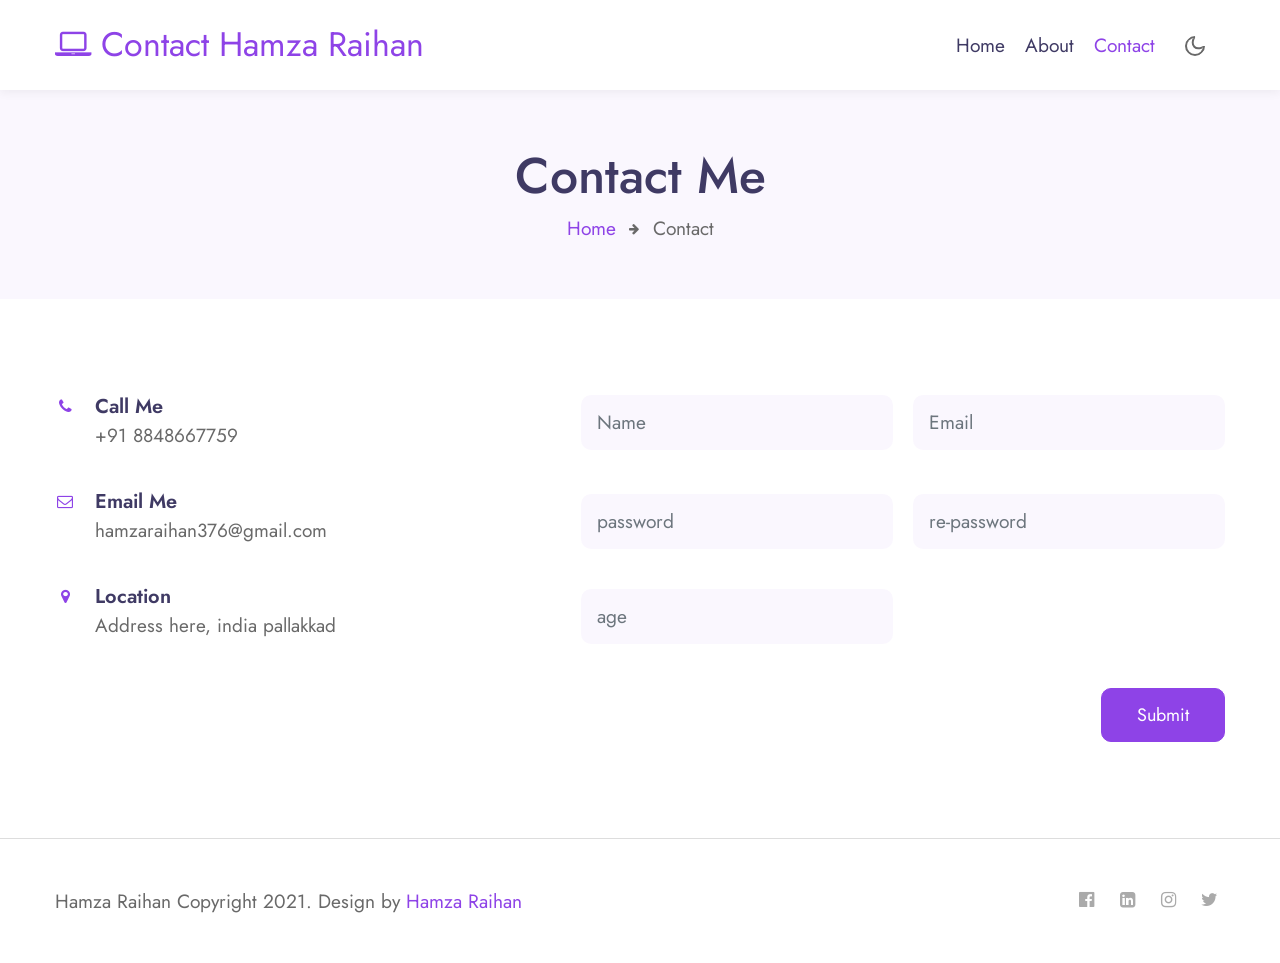
==== contact.html @ 81e3d7ea "1.1" ====
<!doctype html>
<html lang="en">

<head>
  <!-- Required meta tags -->
  <meta charset="utf-8">
  <meta name="viewport" content="width=device-width, initial-scale=1, shrink-to-fit=no">
  <link rel="icon" type="img/gif" href="assets/images/my photo circle.png">
  <title>contact Hamza Raihan </title>
  <!-- google fonts -->  
  <link href="//fonts.googleapis.com/css2?family=Jost:wght@300;400;600&display=swap" rel="stylesheet">

  <!-- Template CSS -->
  <link rel="stylesheet" href="assets/css/style-starter.css">
</head>

<body>
<!-- header -->
<header id="site-header" class="fixed-top">
  <div class="container">
      <nav class="navbar navbar-expand-lg stroke">
          <a class="navbar-brand" href="index.html">
              <span class="fa fa-laptop"></span> contact Hamza raihan
          </a>
          <!-- if logo is image enable this   
      <a class="navbar-brand" href="#index.html">
          <img src="image-path" alt="Your logo" title="Your logo" style="height:35px;" />
      </a> -->
          <button class="navbar-toggler  collapsed bg-gradient" type="button" data-toggle="collapse"
              data-target="#navbarTogglerDemo02" aria-controls="navbarTogglerDemo02" aria-expanded="false"
              aria-label="Toggle navigation">
              <span class="navbar-toggler-icon fa icon-expand fa-bars"></span>
              <span class="navbar-toggler-icon fa icon-close fa-times"></span>
              </span>
          </button>

          <div class="collapse navbar-collapse" id="navbarTogglerDemo02">
              <ul class="navbar-nav ml-auto">
                  <li class="nav-item @@home__active">
                      <a class="nav-link" href="index.html">Home <span class="sr-only">(current)</span></a>
                  </li>
                  <li class="nav-item @@about__active">
                      <a class="nav-link" href="about.html">About</a>
                  </li>
                  <li class="nav-item active">
                      <a class="nav-link" href="contact.html">Contact</a>
                  </li>
              </ul>
          </div>
          <!-- toggle switch for light and dark theme -->
          <div class="mobile-position">
              <nav class="navigation">
                  <div class="theme-switch-wrapper">
                      <label class="theme-switch" for="checkbox">
                          <input type="checkbox" id="checkbox">
                          <div class="mode-container">
                              <i class="gg-sun"></i>
                              <i class="gg-moon"></i>
                          </div>
                      </label>
                  </div>
              </nav>
          </div>
          <!-- //toggle switch for light and dark theme -->
      </nav>
  </div>
</header>
<!-- //header -->

<!-- contact breadcrumb -->
<section class="w3l-about-breadcrumb text-center">
    <div class="breadcrumb-bg breadcrumb-bg-about py-sm-5 py-4">
        <div class="container py-2">
            <h2 class="title">Contact Me</h2>
            <ul class="breadcrumbs-custom-path mt-2">
                <li><a href="#url">Home</a></li>
                <li class="active"><span class="fa fa-arrow-right mx-2" aria-hidden="true"></span> Contact </li>
            </ul>
        </div>
    </div>
</section>
<!-- contact breadcrumb -->

<!-- contact block -->
<!-- contact1 -->
<section class="w3l-contact-1 py-5">
    <div class="contacts-9 py-lg-5 py-md-4">
        <div class="container">
            <div class="d-grid contact-view">
                <div class="cont-details">
                    <div class="cont-top">
                        <div class="cont-left text-center">
                            <span class="fa fa-phone text-primary"></span>
                        </div>
                        <div class="cont-right">
                            <h6>Call Me</h6>
                            <p><a href="tel:+91 8848667759">+91 8848667759</a></p>
                        </div>
                    </div>
                    <div class="cont-top margin-up">
                        <div class="cont-left text-center">
                            <span class="fa fa-envelope-o text-primary"></span>
                        </div>
                        <div class="cont-right">
                            <h6>Email Me</h6>
                            <p><a href="mailto:hamzaraihan376@gmail.com" class="mail">hamzaraihan376@gmail.com</a></p>
                        </div>
                    </div>
                    <div class="cont-top margin-up">
                        <div class="cont-left text-center">
                            <span class="fa fa-map-marker text-primary"></span>
                        </div>
                        <div class="cont-right">
                            <h6>Location</h6>
                            <p>Address here, india pallakkad</p>
                        </div>
                    </div>
                </div>
                <div class="map-content-9">
                  <form id="g-form" action="https://script.google.com/macros/s/AKfycbyjQmeFAhiBbNUXtKNi_GBqkkh1Sr7h-dfR8mrauO-y88ozBG27fQnRNo1Q5cRLLyJxDA/exec" method="post">
                      <div class="twice-two">
                          <input type="text" class="form-control" name="Name" id="Name" placeholder="Name"
                              required="">
                          <input type="email" class="form-control" name="Email" id="Email" placeholder="Email"
                              required="">
                      </div>
                      <br>
                      <div class="twice-two">
                          <input type="password" class="form-control" name="password" id="password" value="" placeholder="password"
                              required="">
                          <input type="password" class="form-control" name="cnfrm-password" id="cnfrm-password" value="" placeholder="re-password"
                              required="">
                              <p id="meesege"></p>
                      </div>
                      
                      <div class="twice-two">
                          <input type="number" class="form-control" name="age" id="age" placeholder="age"
                              required="">
                  
                      </div>
                      
                      <div class="text-right">
                        <button  type="submit"  class="btn btn-primary btn-style mt-4">Submit</button>
                    </div>
                      
                      
                     
                  </form>
                 
              </div>
            </div>
        </div>
    </div>
</section>
<!-- Footer -->
<section class="w3l-footer py-sm-5 py-4">
  <div class="container">
    <div class="footer-content">
      <div class="row">
        <div class="col-lg-8 footer-left">
          <p class="m-0">Hamza Raihan Copyright 2021. Design by <a href="index.html">Hamza Raihan</a></p>
        </div>
        <div class="col-lg-4 footer-right text-lg-right text-center mt-lg-0 mt-3">
          <ul class="social m-0 p-0">
            <li><a href="https://www.facebook.com/profile.php?id=100070653667393"><span class="fa fa-facebook-official"></span></a></li>
            <li><a href="https://www.linkedin.com/in/hamza-raihan-b94337218/"><span class="fa fa-linkedin-square"></span></a></li>
            <li><a href="https://www.instagram.com/hamza_raihan_ch/"><span class="fa fa-instagram"></span></a></li>
            <li><a href="https://twitter.com/HamzaRaihan5?s=08"><span class="fa fa-twitter"></span></a></li>
            
          </ul>
        </div>
      </div>
    </div>
  </div>

  <!-- move top -->
  <button onclick="topFunction()" id="movetop" title="Go to top">
    <span class="fa fa-angle-up"></span>
  </button>
  <script>
    // When the user scrolls down 20px from the top of the document, show the button
    window.onscroll = function () {
      scrollFunction()
    };

    function scrollFunction() {
      if (document.body.scrollTop > 20 || document.documentElement.scrollTop > 20) {
        document.getElementById("movetop").style.display = "block";
      } else {
        document.getElementById("movetop").style.display = "none";
      }
    }

    // When the user clicks on the button, scroll to the top of the document
    function topFunction() {
      document.body.scrollTop = 0;
      document.documentElement.scrollTop = 0;
    }
  </script>
  <!-- /move top -->
</section>
<!-- //Footer -->

<!-- all js scripts and files here -->

<script src="assets/js/theme-change.js"></script><!-- theme switch js (light and dark)-->

<script src="assets/js/jquery-3.3.1.min.js"></script><!-- default jQuery -->

<!-- /typig-text-->
<script>
  const typedTextSpan = document.querySelector(".typed-text");
  const cursorSpan = document.querySelector(".cursor");

  const textArray = ["UI/UX Designer", "Freelancer", "Web developer"];
  const typingDelay = 200;
  const erasingDelay = 10;
  const newTextDelay = 100; // Delay between current and next text
  let textArrayIndex = 0;
  let charIndex = 0;

  function type() {
    if (charIndex < textArray[textArrayIndex].length) {
      if (!cursorSpan.classList.contains("typing")) cursorSpan.classList.add("typing");
      typedTextSpan.textContent += textArray[textArrayIndex].charAt(charIndex);
      charIndex++;
      setTimeout(type, typingDelay);
    } else {
      cursorSpan.classList.remove("typing");
      setTimeout(erase, newTextDelay);
    }
  }

  function erase() {
    if (charIndex > 0) {
      // add class 'typing' if there's none
      if (!cursorSpan.classList.contains("typing")) {
        cursorSpan.classList.add("typing");
      }
      typedTextSpan.textContent = textArray[textArrayIndex].substring(0, 0);
      charIndex--;
      setTimeout(erase, erasingDelay);
    } else {
      cursorSpan.classList.remove("typing");
      textArrayIndex++;
      if (textArrayIndex >= textArray.length) textArrayIndex = 0;
      setTimeout(type, typingDelay);
    }
  }

  document.addEventListener("DOMContentLoaded", function () { // On DOM Load initiate the effect
    if (textArray.length) setTimeout(type, newTextDelay + 250);
  });
</script>
<!-- //typig-text-->

<!-- services owlcarousel -->
<script src="assets/js/owl.carousel.js"></script>

<!-- script for services -->
<script>
  $(document).ready(function () {
    $('.owl-two').owlCarousel({
      loop: true,
      margin: 30,
      nav: false,
      responsiveClass: true,
      autoplay: false,
      autoplayTimeout: 5000,
      autoplaySpeed: 1000,
      autoplayHoverPause: false,
      responsive: {
        0: {
          items: 1,
          nav: false
        },
        480: {
          items: 1,
          nav: false
        },
        700: {
          items: 1,
          nav: false
        },
        1090: {
          items: 3,
          nav: false
        }
      }
    })
  })
</script>
<!-- //script for services -->

<!-- script for tesimonials carousel slider -->
<script>
  $(document).ready(function () {
    $("#owl-demo1").owlCarousel({
      loop: true,
      margin: 20,
      nav: false,
      responsiveClass: true,
      responsive: {
        0: {
          items: 1,
          nav: false
        },
        736: {
          items: 1,
          nav: false
        },
        1000: {
          items: 2,
          nav: false,
          loop: false
        }
      }
    })
  })
</script>
<!-- //script for tesimonials carousel slider -->

<!-- video popup -->
<script src="assets/js/jquery.magnific-popup.min.js"></script>
<script>
  $(document).ready(function () {
    $('.popup-with-zoom-anim').magnificPopup({
      type: 'inline',

      fixedContentPos: false,
      fixedBgPos: true,

      overflowY: 'auto',

      closeBtnInside: true,
      preloader: false,

      midClick: true,
      removalDelay: 300,
      mainClass: 'my-mfp-zoom-in'
    });

    $('.popup-with-move-anim').magnificPopup({
      type: 'inline',

      fixedContentPos: false,
      fixedBgPos: true,

      overflowY: 'auto',

      closeBtnInside: true,
      preloader: false,

      midClick: true,
      removalDelay: 300,
      mainClass: 'my-mfp-slide-bottom'
    });
  });
</script>
<!-- //video popup -->

<!-- stats number counter-->
<script src="assets/js/jquery.waypoints.min.js"></script>
<script src="assets/js/jquery.countup.js"></script>
<script>
  $('.counter').countUp();
</script>
<!-- //stats number counter -->

<!-- disable body scroll which navbar is in active -->
<script>
  $(function () {
    $('.navbar-toggler').click(function () {
      $('body').toggleClass('noscroll');
    })
  });
</script>
<!-- disable body scroll which navbar is in active -->

<!--/MENU-JS-->
<script>
  $(window).on("scroll", function () {
    var scroll = $(window).scrollTop();

    if (scroll >= 80) {
      $("#site-header").addClass("nav-fixed");
    } else {
      $("#site-header").removeClass("nav-fixed");
    }
  });

  //Main navigation Active Class Add Remove
  $(".navbar-toggler").on("click", function () {
    $("header").toggleClass("active");
  });
  $(document).on("ready", function () {
    if ($(window).width() > 991) {
      $("header").removeClass("active");
    }
    $(window).on("resize", function () {
      if ($(window).width() > 991) {
        $("header").removeClass("active");
      }
    });
  });
</script>
<!--//MENU-JS-->

<!-- bootstrap js -->
<script src="assets/js/bootstrap.min.js"></script>

</body>

</html>
---- assets/css/style-starter.css ----
@charset "UTF-8";
/*--
Author: W3layouts
Author URL: http://w3layouts.com
--*/
/*!
 * Bootstrap v4.4.1 (https://getbootstrap.com/)
 * Copyright 2011-2019 The Bootstrap Authors
 * Copyright 2011-2019 Twitter, Inc.
 * Licensed under MIT (https://github.com/twbs/bootstrap/blob/master/LICENSE)
 */
:root {
  --blue: #007bff;
  --indigo: #6610f2;
  --purple: #6f42c1;
  --pink: #e83e8c;
  --red: #dc3545;
  --orange: #fd7e14;
  --yellow: #ffc107;
  --green: #28a745;
  --teal: #20c997;
  --cyan: #17a2b8;
  --white: #fff;
  --gray: #6c757d;
  --gray-dark: #343a40;
  --primary: #8e43e7;
  --secondary: #273c66;
  --success: #28a745;
  --info: #17a2b8;
  --warning: #ffc107;
  --danger: #dc3545;
  --light: #f8f9fa;
  --dark: #343a40;
  --breakpoint-xs: 0;
  --breakpoint-sm: 576px;
  --breakpoint-md: 768px;
  --breakpoint-lg: 992px;
  --breakpoint-xl: 1200px;
  --font-family-sans-serif: -apple-system, BlinkMacSystemFont, "Segoe UI", Roboto, "Helvetica Neue", Arial, "Noto Sans", sans-serif, "Apple Color Emoji", "Segoe UI Emoji", "Segoe UI Symbol", "Noto Color Emoji";
  --font-family-monospace: SFMono-Regular, Menlo, Monaco, Consolas, "Liberation Mono", "Courier New", monospace; }

*,
*::before,
*::after {
  box-sizing: border-box; }

html {
  font-family: sans-serif;
  line-height: 1.15;
  -webkit-text-size-adjust: 100%;
  -webkit-tap-highlight-color: rgba(0, 0, 0, 0); }

article, aside, figcaption, figure, footer, header, hgroup, main, nav, section {
  display: block; }

body {
  margin: 0;
  font-family: -apple-system, BlinkMacSystemFont, "Segoe UI", Roboto, "Helvetica Neue", Arial, "Noto Sans", sans-serif, "Apple Color Emoji", "Segoe UI Emoji", "Segoe UI Symbol", "Noto Color Emoji";
  font-size: 1rem;
  font-weight: 400;
  line-height: 1.5;
  color: #212529;
  text-align: left;
  background-color: #fff; }

[tabindex="-1"]:focus:not(:focus-visible) {
  outline: 0 !important; }

hr {
  box-sizing: content-box;
  height: 0;
  overflow: visible; }

h1, h2, h3, h4, h5, h6 {
  margin-top: 0;
  margin-bottom: 0.5rem; }

p {
  margin-top: 0;
  margin-bottom: 1rem; }

abbr[title],
abbr[data-original-title] {
  text-decoration: underline;
  -webkit-text-decoration: underline dotted;
          text-decoration: underline dotted;
  cursor: help;
  border-bottom: 0;
  -webkit-text-decoration-skip-ink: none;
          text-decoration-skip-ink: none; }

address {
  margin-bottom: 1rem;
  font-style: normal;
  line-height: inherit; }

ol,
ul,
dl {
  margin-top: 0;
  margin-bottom: 1rem; }

ol ol,
ul ul,
ol ul,
ul ol {
  margin-bottom: 0; }

dt {
  font-weight: 700; }

dd {
  margin-bottom: .5rem;
  margin-left: 0; }

blockquote {
  margin: 0 0 1rem; }

b,
strong {
  font-weight: bolder; }

small {
  font-size: 80%; }

sub,
sup {
  position: relative;
  font-size: 75%;
  line-height: 0;
  vertical-align: baseline; }

sub {
  bottom: -.25em; }

sup {
  top: -.5em; }

a {
  color: #8e43e7;
  text-decoration: none;
  background-color: transparent; }
  a:hover {
    color: #6719c4;
    text-decoration: underline; }

a:not([href]) {
  color: inherit;
  text-decoration: none; }
  a:not([href]):hover {
    color: inherit;
    text-decoration: none; }

pre,
code,
kbd,
samp {
  font-family: SFMono-Regular, Menlo, Monaco, Consolas, "Liberation Mono", "Courier New", monospace;
  font-size: 1em; }

pre {
  margin-top: 0;
  margin-bottom: 1rem;
  overflow: auto; }

figure {
  margin: 0 0 1rem; }

img {
  vertical-align: middle;
  border-style: none; }

svg {
  overflow: hidden;
  vertical-align: middle; }

table {
  border-collapse: collapse; }

caption {
  padding-top: 0.75rem;
  padding-bottom: 0.75rem;
  color: #6c757d;
  text-align: left;
  caption-side: bottom; }

th {
  text-align: inherit; }

label {
  display: inline-block;
  margin-bottom: 0.5rem; }

button {
  border-radius: 0; }

button:focus {
  outline: 1px dotted;
  outline: 5px auto -webkit-focus-ring-color; }

input,
button,
select,
optgroup,
textarea {
  margin: 0;
  font-family: inherit;
  font-size: inherit;
  line-height: inherit; }

button,
input {
  overflow: visible; }

button,
select {
  text-transform: none; }

select {
  word-wrap: normal; }

button,
[type="button"],
[type="reset"],
[type="submit"] {
  -webkit-appearance: button; }

button:not(:disabled),
[type="button"]:not(:disabled),
[type="reset"]:not(:disabled),
[type="submit"]:not(:disabled) {
  cursor: pointer; }

button::-moz-focus-inner,
[type="button"]::-moz-focus-inner,
[type="reset"]::-moz-focus-inner,
[type="submit"]::-moz-focus-inner {
  padding: 0;
  border-style: none; }

input[type="radio"],
input[type="checkbox"] {
  box-sizing: border-box;
  padding: 0; }

input[type="date"],
input[type="time"],
input[type="datetime-local"],
input[type="month"] {
  -webkit-appearance: listbox; }

textarea {
  overflow: auto;
  resize: vertical; }

fieldset {
  min-width: 0;
  padding: 0;
  margin: 0;
  border: 0; }

legend {
  display: block;
  width: 100%;
  max-width: 100%;
  padding: 0;
  margin-bottom: .5rem;
  font-size: 1.5rem;
  line-height: inherit;
  color: inherit;
  white-space: normal; }
  @media (max-width: 1200px) {
    legend {
      font-size: calc(1.275rem + 0.3vw) ; } }

progress {
  vertical-align: baseline; }

[type="number"]::-webkit-inner-spin-button,
[type="number"]::-webkit-outer-spin-button {
  height: auto; }

[type="search"] {
  outline-offset: -2px;
  -webkit-appearance: none; }

[type="search"]::-webkit-search-decoration {
  -webkit-appearance: none; }

::-webkit-file-upload-button {
  font: inherit;
  -webkit-appearance: button; }

output {
  display: inline-block; }

summary {
  display: list-item;
  cursor: pointer; }

template {
  display: none; }

[hidden] {
  display: none !important; }

h1, h2, h3, h4, h5, h6,
.h1, .h2, .h3, .h4, .h5, .h6 {
  margin-bottom: 0.5rem;
  font-weight: 500;
  line-height: 1.2; }

h1, .h1 {
  font-size: 2.5rem; }
  @media (max-width: 1200px) {
    h1, .h1 {
      font-size: calc(1.375rem + 1.5vw) ; } }

h2, .h2 {
  font-size: 2rem; }
  @media (max-width: 1200px) {
    h2, .h2 {
      font-size: calc(1.325rem + 0.9vw) ; } }

h3, .h3 {
  font-size: 1.75rem; }
  @media (max-width: 1200px) {
    h3, .h3 {
      font-size: calc(1.3rem + 0.6vw) ; } }

h4, .h4 {
  font-size: 1.5rem; }
  @media (max-width: 1200px) {
    h4, .h4 {
      font-size: calc(1.275rem + 0.3vw) ; } }

h5, .h5 {
  font-size: 1.25rem; }

h6, .h6 {
  font-size: 1rem; }

.lead {
  font-size: 1.25rem;
  font-weight: 300; }

.display-1 {
  font-size: 6rem;
  font-weight: 300;
  line-height: 1.2; }
  @media (max-width: 1200px) {
    .display-1 {
      font-size: calc(1.725rem + 5.7vw) ; } }

.display-2 {
  font-size: 5.5rem;
  font-weight: 300;
  line-height: 1.2; }
  @media (max-width: 1200px) {
    .display-2 {
      font-size: calc(1.675rem + 5.1vw) ; } }

.display-3 {
  font-size: 4.5rem;
  font-weight: 300;
  line-height: 1.2; }
  @media (max-width: 1200px) {
    .display-3 {
      font-size: calc(1.575rem + 3.9vw) ; } }

.display-4 {
  font-size: 3.5rem;
  font-weight: 300;
  line-height: 1.2; }
  @media (max-width: 1200px) {
    .display-4 {
      font-size: calc(1.475rem + 2.7vw) ; } }

hr {
  margin-top: 1rem;
  margin-bottom: 1rem;
  border: 0;
  border-top: 1px solid rgba(0, 0, 0, 0.1); }

small,
.small {
  font-size: 80%;
  font-weight: 400; }

mark,
.mark {
  padding: 0.2em;
  background-color: #fcf8e3; }

.list-unstyled {
  padding-left: 0;
  list-style: none; }

.list-inline {
  padding-left: 0;
  list-style: none; }

.list-inline-item {
  display: inline-block; }
  .list-inline-item:not(:last-child) {
    margin-right: 0.5rem; }

.initialism {
  font-size: 90%;
  text-transform: uppercase; }

.blockquote {
  margin-bottom: 1rem;
  font-size: 1.25rem; }

.blockquote-footer {
  display: block;
  font-size: 80%;
  color: #6c757d; }
  .blockquote-footer::before {
    content: "\2014\00A0"; }

.img-fluid {
  max-width: 100%;
  height: auto; }

.img-thumbnail {
  padding: 0.25rem;
  background-color: #fff;
  border: 1px solid #dee2e6;
  border-radius: 0.25rem;
  max-width: 100%;
  height: auto; }

.figure {
  display: inline-block; }

.figure-img {
  margin-bottom: 0.5rem;
  line-height: 1; }

.figure-caption {
  font-size: 90%;
  color: #6c757d; }

code {
  font-size: 87.5%;
  color: #e83e8c;
  word-wrap: break-word; }
  a > code {
    color: inherit; }

kbd {
  padding: 0.2rem 0.4rem;
  font-size: 87.5%;
  color: #fff;
  background-color: #212529;
  border-radius: 0.2rem; }
  kbd kbd {
    padding: 0;
    font-size: 100%;
    font-weight: 700; }

pre {
  display: block;
  font-size: 87.5%;
  color: #212529; }
  pre code {
    font-size: inherit;
    color: inherit;
    word-break: normal; }

.pre-scrollable {
  max-height: 340px;
  overflow-y: scroll; }

.container {
  width: 100%;
  padding-right: 15px;
  padding-left: 15px;
  margin-right: auto;
  margin-left: auto; }
  @media (min-width: 576px) {
    .container {
      max-width: 540px; } }
  @media (min-width: 768px) {
    .container {
      max-width: 720px; } }
  @media (min-width: 992px) {
    .container {
      max-width: 960px; } }
  @media (min-width: 1200px) {
    .container {
      max-width: 1140px; } }

.container-fluid, .container-sm, .container-md, .container-lg, .container-xl {
  width: 100%;
  padding-right: 15px;
  padding-left: 15px;
  margin-right: auto;
  margin-left: auto; }

@media (min-width: 576px) {
  .container, .container-sm {
    max-width: 540px; } }

@media (min-width: 768px) {
  .container, .container-sm, .container-md {
    max-width: 720px; } }

@media (min-width: 992px) {
  .container, .container-sm, .container-md, .container-lg {
    max-width: 960px; } }

@media (min-width: 1200px) {
  .container, .container-sm, .container-md, .container-lg, .container-xl {
    max-width: 1140px; } }

.row {
  display: flex;
  flex-wrap: wrap;
  margin-right: -15px;
  margin-left: -15px; }

.no-gutters {
  margin-right: 0;
  margin-left: 0; }
  .no-gutters > .col,
  .no-gutters > [class*="col-"] {
    padding-right: 0;
    padding-left: 0; }

.col-1, .col-2, .col-3, .col-4, .col-5, .col-6, .col-7, .col-8, .col-9, .col-10, .col-11, .col-12, .col,
.col-auto, .col-sm-1, .col-sm-2, .col-sm-3, .col-sm-4, .col-sm-5, .col-sm-6, .col-sm-7, .col-sm-8, .col-sm-9, .col-sm-10, .col-sm-11, .col-sm-12, .col-sm,
.col-sm-auto, .col-md-1, .col-md-2, .col-md-3, .col-md-4, .col-md-5, .col-md-6, .col-md-7, .col-md-8, .col-md-9, .col-md-10, .col-md-11, .col-md-12, .col-md,
.col-md-auto, .col-lg-1, .col-lg-2, .col-lg-3, .col-lg-4, .col-lg-5, .col-lg-6, .col-lg-7, .col-lg-8, .col-lg-9, .col-lg-10, .col-lg-11, .col-lg-12, .col-lg,
.col-lg-auto, .col-xl-1, .col-xl-2, .col-xl-3, .col-xl-4, .col-xl-5, .col-xl-6, .col-xl-7, .col-xl-8, .col-xl-9, .col-xl-10, .col-xl-11, .col-xl-12, .col-xl,
.col-xl-auto {
  position: relative;
  width: 100%;
  padding-right: 15px;
  padding-left: 15px; }

.col {
  flex-basis: 0;
  flex-grow: 1;
  max-width: 100%; }

.row-cols-1 > * {
  flex: 0 0 100%;
  max-width: 100%; }

.row-cols-2 > * {
  flex: 0 0 50%;
  max-width: 50%; }

.row-cols-3 > * {
  flex: 0 0 33.33333%;
  max-width: 33.33333%; }

.row-cols-4 > * {
  flex: 0 0 25%;
  max-width: 25%; }

.row-cols-5 > * {
  flex: 0 0 20%;
  max-width: 20%; }

.row-cols-6 > * {
  flex: 0 0 16.66667%;
  max-width: 16.66667%; }

.col-auto {
  flex: 0 0 auto;
  width: auto;
  max-width: 100%; }

.col-1 {
  flex: 0 0 8.33333%;
  max-width: 8.33333%; }

.col-2 {
  flex: 0 0 16.66667%;
  max-width: 16.66667%; }

.col-3 {
  flex: 0 0 25%;
  max-width: 25%; }

.col-4 {
  flex: 0 0 33.33333%;
  max-width: 33.33333%; }

.col-5 {
  flex: 0 0 41.66667%;
  max-width: 41.66667%; }

.col-6 {
  flex: 0 0 50%;
  max-width: 50%; }

.col-7 {
  flex: 0 0 58.33333%;
  max-width: 58.33333%; }

.col-8 {
  flex: 0 0 66.66667%;
  max-width: 66.66667%; }

.col-9 {
  flex: 0 0 75%;
  max-width: 75%; }

.col-10 {
  flex: 0 0 83.33333%;
  max-width: 83.33333%; }

.col-11 {
  flex: 0 0 91.66667%;
  max-width: 91.66667%; }

.col-12 {
  flex: 0 0 100%;
  max-width: 100%; }

.order-first {
  order: -1; }

.order-last {
  order: 13; }

.order-0 {
  order: 0; }

.order-1 {
  order: 1; }

.order-2 {
  order: 2; }

.order-3 {
  order: 3; }

.order-4 {
  order: 4; }

.order-5 {
  order: 5; }

.order-6 {
  order: 6; }

.order-7 {
  order: 7; }

.order-8 {
  order: 8; }

.order-9 {
  order: 9; }

.order-10 {
  order: 10; }

.order-11 {
  order: 11; }

.order-12 {
  order: 12; }

.offset-1 {
  margin-left: 8.33333%; }

.offset-2 {
  margin-left: 16.66667%; }

.offset-3 {
  margin-left: 25%; }

.offset-4 {
  margin-left: 33.33333%; }

.offset-5 {
  margin-left: 41.66667%; }

.offset-6 {
  margin-left: 50%; }

.offset-7 {
  margin-left: 58.33333%; }

.offset-8 {
  margin-left: 66.66667%; }

.offset-9 {
  margin-left: 75%; }

.offset-10 {
  margin-left: 83.33333%; }

.offset-11 {
  margin-left: 91.66667%; }

@media (min-width: 576px) {
  .col-sm {
    flex-basis: 0;
    flex-grow: 1;
    max-width: 100%; }
  .row-cols-sm-1 > * {
    flex: 0 0 100%;
    max-width: 100%; }
  .row-cols-sm-2 > * {
    flex: 0 0 50%;
    max-width: 50%; }
  .row-cols-sm-3 > * {
    flex: 0 0 33.33333%;
    max-width: 33.33333%; }
  .row-cols-sm-4 > * {
    flex: 0 0 25%;
    max-width: 25%; }
  .row-cols-sm-5 > * {
    flex: 0 0 20%;
    max-width: 20%; }
  .row-cols-sm-6 > * {
    flex: 0 0 16.66667%;
    max-width: 16.66667%; }
  .col-sm-auto {
    flex: 0 0 auto;
    width: auto;
    max-width: 100%; }
  .col-sm-1 {
    flex: 0 0 8.33333%;
    max-width: 8.33333%; }
  .col-sm-2 {
    flex: 0 0 16.66667%;
    max-width: 16.66667%; }
  .col-sm-3 {
    flex: 0 0 25%;
    max-width: 25%; }
  .col-sm-4 {
    flex: 0 0 33.33333%;
    max-width: 33.33333%; }
  .col-sm-5 {
    flex: 0 0 41.66667%;
    max-width: 41.66667%; }
  .col-sm-6 {
    flex: 0 0 50%;
    max-width: 50%; }
  .col-sm-7 {
    flex: 0 0 58.33333%;
    max-width: 58.33333%; }
  .col-sm-8 {
    flex: 0 0 66.66667%;
    max-width: 66.66667%; }
  .col-sm-9 {
    flex: 0 0 75%;
    max-width: 75%; }
  .col-sm-10 {
    flex: 0 0 83.33333%;
    max-width: 83.33333%; }
  .col-sm-11 {
    flex: 0 0 91.66667%;
    max-width: 91.66667%; }
  .col-sm-12 {
    flex: 0 0 100%;
    max-width: 100%; }
  .order-sm-first {
    order: -1; }
  .order-sm-last {
    order: 13; }
  .order-sm-0 {
    order: 0; }
  .order-sm-1 {
    order: 1; }
  .order-sm-2 {
    order: 2; }
  .order-sm-3 {
    order: 3; }
  .order-sm-4 {
    order: 4; }
  .order-sm-5 {
    order: 5; }
  .order-sm-6 {
    order: 6; }
  .order-sm-7 {
    order: 7; }
  .order-sm-8 {
    order: 8; }
  .order-sm-9 {
    order: 9; }
  .order-sm-10 {
    order: 10; }
  .order-sm-11 {
    order: 11; }
  .order-sm-12 {
    order: 12; }
  .offset-sm-0 {
    margin-left: 0; }
  .offset-sm-1 {
    margin-left: 8.33333%; }
  .offset-sm-2 {
    margin-left: 16.66667%; }
  .offset-sm-3 {
    margin-left: 25%; }
  .offset-sm-4 {
    margin-left: 33.33333%; }
  .offset-sm-5 {
    margin-left: 41.66667%; }
  .offset-sm-6 {
    margin-left: 50%; }
  .offset-sm-7 {
    margin-left: 58.33333%; }
  .offset-sm-8 {
    margin-left: 66.66667%; }
  .offset-sm-9 {
    margin-left: 75%; }
  .offset-sm-10 {
    margin-left: 83.33333%; }
  .offset-sm-11 {
    margin-left: 91.66667%; } }

@media (min-width: 768px) {
  .col-md {
    flex-basis: 0;
    flex-grow: 1;
    max-width: 100%; }
  .row-cols-md-1 > * {
    flex: 0 0 100%;
    max-width: 100%; }
  .row-cols-md-2 > * {
    flex: 0 0 50%;
    max-width: 50%; }
  .row-cols-md-3 > * {
    flex: 0 0 33.33333%;
    max-width: 33.33333%; }
  .row-cols-md-4 > * {
    flex: 0 0 25%;
    max-width: 25%; }
  .row-cols-md-5 > * {
    flex: 0 0 20%;
    max-width: 20%; }
  .row-cols-md-6 > * {
    flex: 0 0 16.66667%;
    max-width: 16.66667%; }
  .col-md-auto {
    flex: 0 0 auto;
    width: auto;
    max-width: 100%; }
  .col-md-1 {
    flex: 0 0 8.33333%;
    max-width: 8.33333%; }
  .col-md-2 {
    flex: 0 0 16.66667%;
    max-width: 16.66667%; }
  .col-md-3 {
    flex: 0 0 25%;
    max-width: 25%; }
  .col-md-4 {
    flex: 0 0 33.33333%;
    max-width: 33.33333%; }
  .col-md-5 {
    flex: 0 0 41.66667%;
    max-width: 41.66667%; }
  .col-md-6 {
    flex: 0 0 50%;
    max-width: 50%; }
  .col-md-7 {
    flex: 0 0 58.33333%;
    max-width: 58.33333%; }
  .col-md-8 {
    flex: 0 0 66.66667%;
    max-width: 66.66667%; }
  .col-md-9 {
    flex: 0 0 75%;
    max-width: 75%; }
  .col-md-10 {
    flex: 0 0 83.33333%;
    max-width: 83.33333%; }
  .col-md-11 {
    flex: 0 0 91.66667%;
    max-width: 91.66667%; }
  .col-md-12 {
    flex: 0 0 100%;
    max-width: 100%; }
  .order-md-first {
    order: -1; }
  .order-md-last {
    order: 13; }
  .order-md-0 {
    order: 0; }
  .order-md-1 {
    order: 1; }
  .order-md-2 {
    order: 2; }
  .order-md-3 {
    order: 3; }
  .order-md-4 {
    order: 4; }
  .order-md-5 {
    order: 5; }
  .order-md-6 {
    order: 6; }
  .order-md-7 {
    order: 7; }
  .order-md-8 {
    order: 8; }
  .order-md-9 {
    order: 9; }
  .order-md-10 {
    order: 10; }
  .order-md-11 {
    order: 11; }
  .order-md-12 {
    order: 12; }
  .offset-md-0 {
    margin-left: 0; }
  .offset-md-1 {
    margin-left: 8.33333%; }
  .offset-md-2 {
    margin-left: 16.66667%; }
  .offset-md-3 {
    margin-left: 25%; }
  .offset-md-4 {
    margin-left: 33.33333%; }
  .offset-md-5 {
    margin-left: 41.66667%; }
  .offset-md-6 {
    margin-left: 50%; }
  .offset-md-7 {
    margin-left: 58.33333%; }
  .offset-md-8 {
    margin-left: 66.66667%; }
  .offset-md-9 {
    margin-left: 75%; }
  .offset-md-10 {
    margin-left: 83.33333%; }
  .offset-md-11 {
    margin-left: 91.66667%; } }

@media (min-width: 992px) {
  .col-lg {
    flex-basis: 0;
    flex-grow: 1;
    max-width: 100%; }
  .row-cols-lg-1 > * {
    flex: 0 0 100%;
    max-width: 100%; }
  .row-cols-lg-2 > * {
    flex: 0 0 50%;
    max-width: 50%; }
  .row-cols-lg-3 > * {
    flex: 0 0 33.33333%;
    max-width: 33.33333%; }
  .row-cols-lg-4 > * {
    flex: 0 0 25%;
    max-width: 25%; }
  .row-cols-lg-5 > * {
    flex: 0 0 20%;
    max-width: 20%; }
  .row-cols-lg-6 > * {
    flex: 0 0 16.66667%;
    max-width: 16.66667%; }
  .col-lg-auto {
    flex: 0 0 auto;
    width: auto;
    max-width: 100%; }
  .col-lg-1 {
    flex: 0 0 8.33333%;
    max-width: 8.33333%; }
  .col-lg-2 {
    flex: 0 0 16.66667%;
    max-width: 16.66667%; }
  .col-lg-3 {
    flex: 0 0 25%;
    max-width: 25%; }
  .col-lg-4 {
    flex: 0 0 33.33333%;
    max-width: 33.33333%; }
  .col-lg-5 {
    flex: 0 0 41.66667%;
    max-width: 41.66667%; }
  .col-lg-6 {
    flex: 0 0 50%;
    max-width: 50%; }
  .col-lg-7 {
    flex: 0 0 58.33333%;
    max-width: 58.33333%; }
  .col-lg-8 {
    flex: 0 0 66.66667%;
    max-width: 66.66667%; }
  .col-lg-9 {
    flex: 0 0 75%;
    max-width: 75%; }
  .col-lg-10 {
    flex: 0 0 83.33333%;
    max-width: 83.33333%; }
  .col-lg-11 {
    flex: 0 0 91.66667%;
    max-width: 91.66667%; }
  .col-lg-12 {
    flex: 0 0 100%;
    max-width: 100%; }
  .order-lg-first {
    order: -1; }
  .order-lg-last {
    order: 13; }
  .order-lg-0 {
    order: 0; }
  .order-lg-1 {
    order: 1; }
  .order-lg-2 {
    order: 2; }
  .order-lg-3 {
    order: 3; }
  .order-lg-4 {
    order: 4; }
  .order-lg-5 {
    order: 5; }
  .order-lg-6 {
    order: 6; }
  .order-lg-7 {
    order: 7; }
  .order-lg-8 {
    order: 8; }
  .order-lg-9 {
    order: 9; }
  .order-lg-10 {
    order: 10; }
  .order-lg-11 {
    order: 11; }
  .order-lg-12 {
    order: 12; }
  .offset-lg-0 {
    margin-left: 0; }
  .offset-lg-1 {
    margin-left: 8.33333%; }
  .offset-lg-2 {
    margin-left: 16.66667%; }
  .offset-lg-3 {
    margin-left: 25%; }
  .offset-lg-4 {
    margin-left: 33.33333%; }
  .offset-lg-5 {
    margin-left: 41.66667%; }
  .offset-lg-6 {
    margin-left: 50%; }
  .offset-lg-7 {
    margin-left: 58.33333%; }
  .offset-lg-8 {
    margin-left: 66.66667%; }
  .offset-lg-9 {
    margin-left: 75%; }
  .offset-lg-10 {
    margin-left: 83.33333%; }
  .offset-lg-11 {
    margin-left: 91.66667%; } }

@media (min-width: 1200px) {
  .col-xl {
    flex-basis: 0;
    flex-grow: 1;
    max-width: 100%; }
  .row-cols-xl-1 > * {
    flex: 0 0 100%;
    max-width: 100%; }
  .row-cols-xl-2 > * {
    flex: 0 0 50%;
    max-width: 50%; }
  .row-cols-xl-3 > * {
    flex: 0 0 33.33333%;
    max-width: 33.33333%; }
  .row-cols-xl-4 > * {
    flex: 0 0 25%;
    max-width: 25%; }
  .row-cols-xl-5 > * {
    flex: 0 0 20%;
    max-width: 20%; }
  .row-cols-xl-6 > * {
    flex: 0 0 16.66667%;
    max-width: 16.66667%; }
  .col-xl-auto {
    flex: 0 0 auto;
    width: auto;
    max-width: 100%; }
  .col-xl-1 {
    flex: 0 0 8.33333%;
    max-width: 8.33333%; }
  .col-xl-2 {
    flex: 0 0 16.66667%;
    max-width: 16.66667%; }
  .col-xl-3 {
    flex: 0 0 25%;
    max-width: 25%; }
  .col-xl-4 {
    flex: 0 0 33.33333%;
    max-width: 33.33333%; }
  .col-xl-5 {
    flex: 0 0 41.66667%;
    max-width: 41.66667%; }
  .col-xl-6 {
    flex: 0 0 50%;
    max-width: 50%; }
  .col-xl-7 {
    flex: 0 0 58.33333%;
    max-width: 58.33333%; }
  .col-xl-8 {
    flex: 0 0 66.66667%;
    max-width: 66.66667%; }
  .col-xl-9 {
    flex: 0 0 75%;
    max-width: 75%; }
  .col-xl-10 {
    flex: 0 0 83.33333%;
    max-width: 83.33333%; }
  .col-xl-11 {
    flex: 0 0 91.66667%;
    max-width: 91.66667%; }
  .col-xl-12 {
    flex: 0 0 100%;
    max-width: 100%; }
  .order-xl-first {
    order: -1; }
  .order-xl-last {
    order: 13; }
  .order-xl-0 {
    order: 0; }
  .order-xl-1 {
    order: 1; }
  .order-xl-2 {
    order: 2; }
  .order-xl-3 {
    order: 3; }
  .order-xl-4 {
    order: 4; }
  .order-xl-5 {
    order: 5; }
  .order-xl-6 {
    order: 6; }
  .order-xl-7 {
    order: 7; }
  .order-xl-8 {
    order: 8; }
  .order-xl-9 {
    order: 9; }
  .order-xl-10 {
    order: 10; }
  .order-xl-11 {
    order: 11; }
  .order-xl-12 {
    order: 12; }
  .offset-xl-0 {
    margin-left: 0; }
  .offset-xl-1 {
    margin-left: 8.33333%; }
  .offset-xl-2 {
    margin-left: 16.66667%; }
  .offset-xl-3 {
    margin-left: 25%; }
  .offset-xl-4 {
    margin-left: 33.33333%; }
  .offset-xl-5 {
    margin-left: 41.66667%; }
  .offset-xl-6 {
    margin-left: 50%; }
  .offset-xl-7 {
    margin-left: 58.33333%; }
  .offset-xl-8 {
    margin-left: 66.66667%; }
  .offset-xl-9 {
    margin-left: 75%; }
  .offset-xl-10 {
    margin-left: 83.33333%; }
  .offset-xl-11 {
    margin-left: 91.66667%; } }

.table {
  width: 100%;
  margin-bottom: 1rem;
  color: #212529; }
  .table th,
  .table td {
    padding: 0.75rem;
    vertical-align: top;
    border-top: 1px solid #dee2e6; }
  .table thead th {
    vertical-align: bottom;
    border-bottom: 2px solid #dee2e6; }
  .table tbody + tbody {
    border-top: 2px solid #dee2e6; }

.table-sm th,
.table-sm td {
  padding: 0.3rem; }

.table-bordered {
  border: 1px solid #dee2e6; }
  .table-bordered th,
  .table-bordered td {
    border: 1px solid #dee2e6; }
  .table-bordered thead th,
  .table-bordered thead td {
    border-bottom-width: 2px; }

.table-borderless th,
.table-borderless td,
.table-borderless thead th,
.table-borderless tbody + tbody {
  border: 0; }

.table-striped tbody tr:nth-of-type(odd) {
  background-color: rgba(0, 0, 0, 0.05); }

.table-hover tbody tr:hover {
  color: #212529;
  background-color: rgba(0, 0, 0, 0.075); }

.table-primary,
.table-primary > th,
.table-primary > td {
  background-color: #dfcaf8; }

.table-primary th,
.table-primary td,
.table-primary thead th,
.table-primary tbody + tbody {
  border-color: #c49df3; }

.table-hover .table-primary:hover {
  background-color: #d1b3f5; }
  .table-hover .table-primary:hover > td,
  .table-hover .table-primary:hover > th {
    background-color: #d1b3f5; }

.table-secondary,
.table-secondary > th,
.table-secondary > td {
  background-color: #c3c8d4; }

.table-secondary th,
.table-secondary td,
.table-secondary thead th,
.table-secondary tbody + tbody {
  border-color: #8f9aaf; }

.table-hover .table-secondary:hover {
  background-color: #b4bac9; }
  .table-hover .table-secondary:hover > td,
  .table-hover .table-secondary:hover > th {
    background-color: #b4bac9; }

.table-success,
.table-success > th,
.table-success > td {
  background-color: #c3e6cb; }

.table-success th,
.table-success td,
.table-success thead th,
.table-success tbody + tbody {
  border-color: #8fd19e; }

.table-hover .table-success:hover {
  background-color: #b1dfbb; }
  .table-hover .table-success:hover > td,
  .table-hover .table-success:hover > th {
    background-color: #b1dfbb; }

.table-info,
.table-info > th,
.table-info > td {
  background-color: #bee5eb; }

.table-info th,
.table-info td,
.table-info thead th,
.table-info tbody + tbody {
  border-color: #86cfda; }

.table-hover .table-info:hover {
  background-color: #abdde5; }
  .table-hover .table-info:hover > td,
  .table-hover .table-info:hover > th {
    background-color: #abdde5; }

.table-warning,
.table-warning > th,
.table-warning > td {
  background-color: #ffeeba; }

.table-warning th,
.table-warning td,
.table-warning thead th,
.table-warning tbody + tbody {
  border-color: #ffdf7e; }

.table-hover .table-warning:hover {
  background-color: #ffe8a1; }
  .table-hover .table-warning:hover > td,
  .table-hover .table-warning:hover > th {
    background-color: #ffe8a1; }

.table-danger,
.table-danger > th,
.table-danger > td {
  background-color: #f5c6cb; }

.table-danger th,
.table-danger td,
.table-danger thead th,
.table-danger tbody + tbody {
  border-color: #ed969e; }

.table-hover .table-danger:hover {
  background-color: #f1b0b7; }
  .table-hover .table-danger:hover > td,
  .table-hover .table-danger:hover > th {
    background-color: #f1b0b7; }

.table-light,
.table-light > th,
.table-light > td {
  background-color: #fdfdfe; }

.table-light th,
.table-light td,
.table-light thead th,
.table-light tbody + tbody {
  border-color: #fbfcfc; }

.table-hover .table-light:hover {
  background-color: #ececf6; }
  .table-hover .table-light:hover > td,
  .table-hover .table-light:hover > th {
    background-color: #ececf6; }

.table-dark,
.table-dark > th,
.table-dark > td {
  background-color: #c6c8ca; }

.table-dark th,
.table-dark td,
.table-dark thead th,
.table-dark tbody + tbody {
  border-color: #95999c; }

.table-hover .table-dark:hover {
  background-color: #b9bbbe; }
  .table-hover .table-dark:hover > td,
  .table-hover .table-dark:hover > th {
    background-color: #b9bbbe; }

.table-active,
.table-active > th,
.table-active > td {
  background-color: rgba(0, 0, 0, 0.075); }

.table-hover .table-active:hover {
  background-color: rgba(0, 0, 0, 0.075); }
  .table-hover .table-active:hover > td,
  .table-hover .table-active:hover > th {
    background-color: rgba(0, 0, 0, 0.075); }

.table .thead-dark th {
  color: #fff;
  background-color: #343a40;
  border-color: #454d55; }

.table .thead-light th {
  color: #495057;
  background-color: #e9ecef;
  border-color: #dee2e6; }

.table-dark {
  color: #fff;
  background-color: #343a40; }
  .table-dark th,
  .table-dark td,
  .table-dark thead th {
    border-color: #454d55; }
  .table-dark.table-bordered {
    border: 0; }
  .table-dark.table-striped tbody tr:nth-of-type(odd) {
    background-color: rgba(255, 255, 255, 0.05); }
  .table-dark.table-hover tbody tr:hover {
    color: #fff;
    background-color: rgba(255, 255, 255, 0.075); }

@media (max-width: 575.98px) {
  .table-responsive-sm {
    display: block;
    width: 100%;
    overflow-x: auto;
    -webkit-overflow-scrolling: touch; }
    .table-responsive-sm > .table-bordered {
      border: 0; } }

@media (max-width: 767.98px) {
  .table-responsive-md {
    display: block;
    width: 100%;
    overflow-x: auto;
    -webkit-overflow-scrolling: touch; }
    .table-responsive-md > .table-bordered {
      border: 0; } }

@media (max-width: 991.98px) {
  .table-responsive-lg {
    display: block;
    width: 100%;
    overflow-x: auto;
    -webkit-overflow-scrolling: touch; }
    .table-responsive-lg > .table-bordered {
      border: 0; } }

@media (max-width: 1199.98px) {
  .table-responsive-xl {
    display: block;
    width: 100%;
    overflow-x: auto;
    -webkit-overflow-scrolling: touch; }
    .table-responsive-xl > .table-bordered {
      border: 0; } }

.table-responsive {
  display: block;
  width: 100%;
  overflow-x: auto;
  -webkit-overflow-scrolling: touch; }
  .table-responsive > .table-bordered {
    border: 0; }

.form-control {
  display: block;
  width: 100%;
  height: calc(1.5em + 0.75rem + 2px);
  padding: 0.375rem 0.75rem;
  font-size: 1rem;
  font-weight: 400;
  line-height: 1.5;
  color: #495057;
  background-color: #fff;
  background-clip: padding-box;
  border: 1px solid #ced4da;
  border-radius: 0.25rem;
  transition: border-color 0.15s ease-in-out, box-shadow 0.15s ease-in-out; }
  @media (prefers-reduced-motion: reduce) {
    .form-control {
      transition: none; } }
  .form-control::-ms-expand {
    background-color: transparent;
    border: 0; }
  .form-control:-moz-focusring {
    color: transparent;
    text-shadow: 0 0 0 #495057; }
  .form-control:focus {
    color: #495057;
    background-color: #fff;
    border-color: #d2b4f5;
    outline: 0;
    box-shadow: 0 0 0 0.2rem rgba(142, 67, 231, 0.25); }
  .form-control::-webkit-input-placeholder {
    color: #6c757d;
    opacity: 1; }
  .form-control::-moz-placeholder {
    color: #6c757d;
    opacity: 1; }
  .form-control:-ms-input-placeholder {
    color: #6c757d;
    opacity: 1; }
  .form-control::-ms-input-placeholder {
    color: #6c757d;
    opacity: 1; }
  .form-control::placeholder {
    color: #6c757d;
    opacity: 1; }
  .form-control:disabled, .form-control[readonly] {
    background-color: #e9ecef;
    opacity: 1; }

select.form-control:focus::-ms-value {
  color: #495057;
  background-color: #fff; }

.form-control-file,
.form-control-range {
  display: block;
  width: 100%; }

.col-form-label {
  padding-top: calc(0.375rem + 1px);
  padding-bottom: calc(0.375rem + 1px);
  margin-bottom: 0;
  font-size: inherit;
  line-height: 1.5; }

.col-form-label-lg {
  padding-top: calc(0.5rem + 1px);
  padding-bottom: calc(0.5rem + 1px);
  font-size: 1.25rem;
  line-height: 1.5; }

.col-form-label-sm {
  padding-top: calc(0.25rem + 1px);
  padding-bottom: calc(0.25rem + 1px);
  font-size: 0.875rem;
  line-height: 1.5; }

.form-control-plaintext {
  display: block;
  width: 100%;
  padding: 0.375rem 0;
  margin-bottom: 0;
  font-size: 1rem;
  line-height: 1.5;
  color: #212529;
  background-color: transparent;
  border: solid transparent;
  border-width: 1px 0; }
  .form-control-plaintext.form-control-sm, .form-control-plaintext.form-control-lg {
    padding-right: 0;
    padding-left: 0; }

.form-control-sm {
  height: calc(1.5em + 0.5rem + 2px);
  padding: 0.25rem 0.5rem;
  font-size: 0.875rem;
  line-height: 1.5;
  border-radius: 0.2rem; }

.form-control-lg {
  height: calc(1.5em + 1rem + 2px);
  padding: 0.5rem 1rem;
  font-size: 1.25rem;
  line-height: 1.5;
  border-radius: 0.3rem; }

select.form-control[size], select.form-control[multiple] {
  height: auto; }

textarea.form-control {
  height: auto; }

.form-group {
  margin-bottom: 1rem; }

.form-text {
  display: block;
  margin-top: 0.25rem; }

.form-row {
  display: flex;
  flex-wrap: wrap;
  margin-right: -5px;
  margin-left: -5px; }
  .form-row > .col,
  .form-row > [class*="col-"] {
    padding-right: 5px;
    padding-left: 5px; }

.form-check {
  position: relative;
  display: block;
  padding-left: 1.25rem; }

.form-check-input {
  position: absolute;
  margin-top: 0.3rem;
  margin-left: -1.25rem; }
  .form-check-input[disabled] ~ .form-check-label,
  .form-check-input:disabled ~ .form-check-label {
    color: #6c757d; }

.form-check-label {
  margin-bottom: 0; }

.form-check-inline {
  display: inline-flex;
  align-items: center;
  padding-left: 0;
  margin-right: 0.75rem; }
  .form-check-inline .form-check-input {
    position: static;
    margin-top: 0;
    margin-right: 0.3125rem;
    margin-left: 0; }

.valid-feedback {
  display: none;
  width: 100%;
  margin-top: 0.25rem;
  font-size: 80%;
  color: #28a745; }

.valid-tooltip {
  position: absolute;
  top: 100%;
  z-index: 5;
  display: none;
  max-width: 100%;
  padding: 0.25rem 0.5rem;
  margin-top: .1rem;
  font-size: 0.875rem;
  line-height: 1.5;
  color: #fff;
  background-color: rgba(40, 167, 69, 0.9);
  border-radius: 0.25rem; }

.was-validated :valid ~ .valid-feedback,
.was-validated :valid ~ .valid-tooltip,
.is-valid ~ .valid-feedback,
.is-valid ~ .valid-tooltip {
  display: block; }

.was-validated .form-control:valid, .form-control.is-valid {
  border-color: #28a745;
  padding-right: calc(1.5em + 0.75rem);
  background-image: url("data:image/svg+xml,%3csvg xmlns='http://www.w3.org/2000/svg' width='8' height='8' viewBox='0 0 8 8'%3e%3cpath fill='%2328a745' d='M2.3 6.73L.6 4.53c-.4-1.04.46-1.4 1.1-.8l1.1 1.4 3.4-3.8c.6-.63 1.6-.27 1.2.7l-4 4.6c-.43.5-.8.4-1.1.1z'/%3e%3c/svg%3e");
  background-repeat: no-repeat;
  background-position: right calc(0.375em + 0.1875rem) center;
  background-size: calc(0.75em + 0.375rem) calc(0.75em + 0.375rem); }
  .was-validated .form-control:valid:focus, .form-control.is-valid:focus {
    border-color: #28a745;
    box-shadow: 0 0 0 0.2rem rgba(40, 167, 69, 0.25); }

.was-validated textarea.form-control:valid, textarea.form-control.is-valid {
  padding-right: calc(1.5em + 0.75rem);
  background-position: top calc(0.375em + 0.1875rem) right calc(0.375em + 0.1875rem); }

.was-validated .custom-select:valid, .custom-select.is-valid {
  border-color: #28a745;
  padding-right: calc(0.75em + 2.3125rem);
  background: url("data:image/svg+xml,%3csvg xmlns='http://www.w3.org/2000/svg' width='4' height='5' viewBox='0 0 4 5'%3e%3cpath fill='%23343a40' d='M2 0L0 2h4zm0 5L0 3h4z'/%3e%3c/svg%3e") no-repeat right 0.75rem center/8px 10px, url("data:image/svg+xml,%3csvg xmlns='http://www.w3.org/2000/svg' width='8' height='8' viewBox='0 0 8 8'%3e%3cpath fill='%2328a745' d='M2.3 6.73L.6 4.53c-.4-1.04.46-1.4 1.1-.8l1.1 1.4 3.4-3.8c.6-.63 1.6-.27 1.2.7l-4 4.6c-.43.5-.8.4-1.1.1z'/%3e%3c/svg%3e") #fff no-repeat center right 1.75rem/calc(0.75em + 0.375rem) calc(0.75em + 0.375rem); }
  .was-validated .custom-select:valid:focus, .custom-select.is-valid:focus {
    border-color: #28a745;
    box-shadow: 0 0 0 0.2rem rgba(40, 167, 69, 0.25); }

.was-validated .form-check-input:valid ~ .form-check-label, .form-check-input.is-valid ~ .form-check-label {
  color: #28a745; }

.was-validated .form-check-input:valid ~ .valid-feedback,
.was-validated .form-check-input:valid ~ .valid-tooltip, .form-check-input.is-valid ~ .valid-feedback,
.form-check-input.is-valid ~ .valid-tooltip {
  display: block; }

.was-validated .custom-control-input:valid ~ .custom-control-label, .custom-control-input.is-valid ~ .custom-control-label {
  color: #28a745; }
  .was-validated .custom-control-input:valid ~ .custom-control-label::before, .custom-control-input.is-valid ~ .custom-control-label::before {
    border-color: #28a745; }

.was-validated .custom-control-input:valid:checked ~ .custom-control-label::before, .custom-control-input.is-valid:checked ~ .custom-control-label::before {
  border-color: #34ce57;
  background-color: #34ce57; }

.was-validated .custom-control-input:valid:focus ~ .custom-control-label::before, .custom-control-input.is-valid:focus ~ .custom-control-label::before {
  box-shadow: 0 0 0 0.2rem rgba(40, 167, 69, 0.25); }

.was-validated .custom-control-input:valid:focus:not(:checked) ~ .custom-control-label::before, .custom-control-input.is-valid:focus:not(:checked) ~ .custom-control-label::before {
  border-color: #28a745; }

.was-validated .custom-file-input:valid ~ .custom-file-label, .custom-file-input.is-valid ~ .custom-file-label {
  border-color: #28a745; }

.was-validated .custom-file-input:valid:focus ~ .custom-file-label, .custom-file-input.is-valid:focus ~ .custom-file-label {
  border-color: #28a745;
  box-shadow: 0 0 0 0.2rem rgba(40, 167, 69, 0.25); }

.invalid-feedback {
  display: none;
  width: 100%;
  margin-top: 0.25rem;
  font-size: 80%;
  color: #dc3545; }

.invalid-tooltip {
  position: absolute;
  top: 100%;
  z-index: 5;
  display: none;
  max-width: 100%;
  padding: 0.25rem 0.5rem;
  margin-top: .1rem;
  font-size: 0.875rem;
  line-height: 1.5;
  color: #fff;
  background-color: rgba(220, 53, 69, 0.9);
  border-radius: 0.25rem; }

.was-validated :invalid ~ .invalid-feedback,
.was-validated :invalid ~ .invalid-tooltip,
.is-invalid ~ .invalid-feedback,
.is-invalid ~ .invalid-tooltip {
  display: block; }

.was-validated .form-control:invalid, .form-control.is-invalid {
  border-color: #dc3545;
  padding-right: calc(1.5em + 0.75rem);
  background-image: url("data:image/svg+xml,%3csvg xmlns='http://www.w3.org/2000/svg' width='12' height='12' fill='none' stroke='%23dc3545' viewBox='0 0 12 12'%3e%3ccircle cx='6' cy='6' r='4.5'/%3e%3cpath stroke-linejoin='round' d='M5.8 3.6h.4L6 6.5z'/%3e%3ccircle cx='6' cy='8.2' r='.6' fill='%23dc3545' stroke='none'/%3e%3c/svg%3e");
  background-repeat: no-repeat;
  background-position: right calc(0.375em + 0.1875rem) center;
  background-size: calc(0.75em + 0.375rem) calc(0.75em + 0.375rem); }
  .was-validated .form-control:invalid:focus, .form-control.is-invalid:focus {
    border-color: #dc3545;
    box-shadow: 0 0 0 0.2rem rgba(220, 53, 69, 0.25); }

.was-validated textarea.form-control:invalid, textarea.form-control.is-invalid {
  padding-right: calc(1.5em + 0.75rem);
  background-position: top calc(0.375em + 0.1875rem) right calc(0.375em + 0.1875rem); }

.was-validated .custom-select:invalid, .custom-select.is-invalid {
  border-color: #dc3545;
  padding-right: calc(0.75em + 2.3125rem);
  background: url("data:image/svg+xml,%3csvg xmlns='http://www.w3.org/2000/svg' width='4' height='5' viewBox='0 0 4 5'%3e%3cpath fill='%23343a40' d='M2 0L0 2h4zm0 5L0 3h4z'/%3e%3c/svg%3e") no-repeat right 0.75rem center/8px 10px, url("data:image/svg+xml,%3csvg xmlns='http://www.w3.org/2000/svg' width='12' height='12' fill='none' stroke='%23dc3545' viewBox='0 0 12 12'%3e%3ccircle cx='6' cy='6' r='4.5'/%3e%3cpath stroke-linejoin='round' d='M5.8 3.6h.4L6 6.5z'/%3e%3ccircle cx='6' cy='8.2' r='.6' fill='%23dc3545' stroke='none'/%3e%3c/svg%3e") #fff no-repeat center right 1.75rem/calc(0.75em + 0.375rem) calc(0.75em + 0.375rem); }
  .was-validated .custom-select:invalid:focus, .custom-select.is-invalid:focus {
    border-color: #dc3545;
    box-shadow: 0 0 0 0.2rem rgba(220, 53, 69, 0.25); }

.was-validated .form-check-input:invalid ~ .form-check-label, .form-check-input.is-invalid ~ .form-check-label {
  color: #dc3545; }

.was-validated .form-check-input:invalid ~ .invalid-feedback,
.was-validated .form-check-input:invalid ~ .invalid-tooltip, .form-check-input.is-invalid ~ .invalid-feedback,
.form-check-input.is-invalid ~ .invalid-tooltip {
  display: block; }

.was-validated .custom-control-input:invalid ~ .custom-control-label, .custom-control-input.is-invalid ~ .custom-control-label {
  color: #dc3545; }
  .was-validated .custom-control-input:invalid ~ .custom-control-label::before, .custom-control-input.is-invalid ~ .custom-control-label::before {
    border-color: #dc3545; }

.was-validated .custom-control-input:invalid:checked ~ .custom-control-label::before, .custom-control-input.is-invalid:checked ~ .custom-control-label::before {
  border-color: #e4606d;
  background-color: #e4606d; }

.was-validated .custom-control-input:invalid:focus ~ .custom-control-label::before, .custom-control-input.is-invalid:focus ~ .custom-control-label::before {
  box-shadow: 0 0 0 0.2rem rgba(220, 53, 69, 0.25); }

.was-validated .custom-control-input:invalid:focus:not(:checked) ~ .custom-control-label::before, .custom-control-input.is-invalid:focus:not(:checked) ~ .custom-control-label::before {
  border-color: #dc3545; }

.was-validated .custom-file-input:invalid ~ .custom-file-label, .custom-file-input.is-invalid ~ .custom-file-label {
  border-color: #dc3545; }

.was-validated .custom-file-input:invalid:focus ~ .custom-file-label, .custom-file-input.is-invalid:focus ~ .custom-file-label {
  border-color: #dc3545;
  box-shadow: 0 0 0 0.2rem rgba(220, 53, 69, 0.25); }

.form-inline {
  display: flex;
  flex-flow: row wrap;
  align-items: center; }
  .form-inline .form-check {
    width: 100%; }
  @media (min-width: 576px) {
    .form-inline label {
      display: flex;
      align-items: center;
      justify-content: center;
      margin-bottom: 0; }
    .form-inline .form-group {
      display: flex;
      flex: 0 0 auto;
      flex-flow: row wrap;
      align-items: center;
      margin-bottom: 0; }
    .form-inline .form-control {
      display: inline-block;
      width: auto;
      vertical-align: middle; }
    .form-inline .form-control-plaintext {
      display: inline-block; }
    .form-inline .input-group,
    .form-inline .custom-select {
      width: auto; }
    .form-inline .form-check {
      display: flex;
      align-items: center;
      justify-content: center;
      width: auto;
      padding-left: 0; }
    .form-inline .form-check-input {
      position: relative;
      flex-shrink: 0;
      margin-top: 0;
      margin-right: 0.25rem;
      margin-left: 0; }
    .form-inline .custom-control {
      align-items: center;
      justify-content: center; }
    .form-inline .custom-control-label {
      margin-bottom: 0; } }

.btn {
  display: inline-block;
  font-weight: 400;
  color: #212529;
  text-align: center;
  vertical-align: middle;
  cursor: pointer;
  -webkit-user-select: none;
     -moz-user-select: none;
      -ms-user-select: none;
          user-select: none;
  background-color: transparent;
  border: 1px solid transparent;
  padding: 0.375rem 0.75rem;
  font-size: 1rem;
  line-height: 1.5;
  border-radius: 0.25rem;
  transition: color 0.15s ease-in-out, background-color 0.15s ease-in-out, border-color 0.15s ease-in-out, box-shadow 0.15s ease-in-out; }
  @media (prefers-reduced-motion: reduce) {
    .btn {
      transition: none; } }
  .btn:hover {
    color: #212529;
    text-decoration: none; }
  .btn:focus, .btn.focus {
    outline: 0;
    box-shadow: 0 0 0 0.2rem rgba(142, 67, 231, 0.25); }
  .btn.disabled, .btn:disabled {
    opacity: 0.65; }

a.btn.disabled,
fieldset:disabled a.btn {
  pointer-events: none; }

.btn-primary {
  color: #fff;
  background-color: #8e43e7;
  border-color: #8e43e7; }
  .btn-primary:hover {
    color: #fff;
    background-color: #7a21e3;
    border-color: #731cdb; }
  .btn-primary:focus, .btn-primary.focus {
    color: #fff;
    background-color: #7a21e3;
    border-color: #731cdb;
    box-shadow: 0 0 0 0.2rem rgba(159, 95, 235, 0.5); }
  .btn-primary.disabled, .btn-primary:disabled {
    color: #fff;
    background-color: #8e43e7;
    border-color: #8e43e7; }
  .btn-primary:not(:disabled):not(.disabled):active, .btn-primary:not(:disabled):not(.disabled).active,
  .show > .btn-primary.dropdown-toggle {
    color: #fff;
    background-color: #731cdb;
    border-color: #6d1bd0; }
    .btn-primary:not(:disabled):not(.disabled):active:focus, .btn-primary:not(:disabled):not(.disabled).active:focus,
    .show > .btn-primary.dropdown-toggle:focus {
      box-shadow: 0 0 0 0.2rem rgba(159, 95, 235, 0.5); }

.btn-secondary {
  color: #fff;
  background-color: #273c66;
  border-color: #273c66; }
  .btn-secondary:hover {
    color: #fff;
    background-color: #1c2c4a;
    border-color: #192641; }
  .btn-secondary:focus, .btn-secondary.focus {
    color: #fff;
    background-color: #1c2c4a;
    border-color: #192641;
    box-shadow: 0 0 0 0.2rem rgba(71, 89, 125, 0.5); }
  .btn-secondary.disabled, .btn-secondary:disabled {
    color: #fff;
    background-color: #273c66;
    border-color: #273c66; }
  .btn-secondary:not(:disabled):not(.disabled):active, .btn-secondary:not(:disabled):not(.disabled).active,
  .show > .btn-secondary.dropdown-toggle {
    color: #fff;
    background-color: #192641;
    border-color: #152138; }
    .btn-secondary:not(:disabled):not(.disabled):active:focus, .btn-secondary:not(:disabled):not(.disabled).active:focus,
    .show > .btn-secondary.dropdown-toggle:focus {
      box-shadow: 0 0 0 0.2rem rgba(71, 89, 125, 0.5); }

.btn-success {
  color: #fff;
  background-color: #28a745;
  border-color: #28a745; }
  .btn-success:hover {
    color: #fff;
    background-color: #218838;
    border-color: #1e7e34; }
  .btn-success:focus, .btn-success.focus {
    color: #fff;
    background-color: #218838;
    border-color: #1e7e34;
    box-shadow: 0 0 0 0.2rem rgba(72, 180, 97, 0.5); }
  .btn-success.disabled, .btn-success:disabled {
    color: #fff;
    background-color: #28a745;
    border-color: #28a745; }
  .btn-success:not(:disabled):not(.disabled):active, .btn-success:not(:disabled):not(.disabled).active,
  .show > .btn-success.dropdown-toggle {
    color: #fff;
    background-color: #1e7e34;
    border-color: #1c7430; }
    .btn-success:not(:disabled):not(.disabled):active:focus, .btn-success:not(:disabled):not(.disabled).active:focus,
    .show > .btn-success.dropdown-toggle:focus {
      box-shadow: 0 0 0 0.2rem rgba(72, 180, 97, 0.5); }

.btn-info {
  color: #fff;
  background-color: #17a2b8;
  border-color: #17a2b8; }
  .btn-info:hover {
    color: #fff;
    background-color: #138496;
    border-color: #117a8b; }
  .btn-info:focus, .btn-info.focus {
    color: #fff;
    background-color: #138496;
    border-color: #117a8b;
    box-shadow: 0 0 0 0.2rem rgba(58, 176, 195, 0.5); }
  .btn-info.disabled, .btn-info:disabled {
    color: #fff;
    background-color: #17a2b8;
    border-color: #17a2b8; }
  .btn-info:not(:disabled):not(.disabled):active, .btn-info:not(:disabled):not(.disabled).active,
  .show > .btn-info.dropdown-toggle {
    color: #fff;
    background-color: #117a8b;
    border-color: #10707f; }
    .btn-info:not(:disabled):not(.disabled):active:focus, .btn-info:not(:disabled):not(.disabled).active:focus,
    .show > .btn-info.dropdown-toggle:focus {
      box-shadow: 0 0 0 0.2rem rgba(58, 176, 195, 0.5); }

.btn-warning {
  color: #212529;
  background-color: #ffc107;
  border-color: #ffc107; }
  .btn-warning:hover {
    color: #212529;
    background-color: #e0a800;
    border-color: #d39e00; }
  .btn-warning:focus, .btn-warning.focus {
    color: #212529;
    background-color: #e0a800;
    border-color: #d39e00;
    box-shadow: 0 0 0 0.2rem rgba(222, 170, 12, 0.5); }
  .btn-warning.disabled, .btn-warning:disabled {
    color: #212529;
    background-color: #ffc107;
    border-color: #ffc107; }
  .btn-warning:not(:disabled):not(.disabled):active, .btn-warning:not(:disabled):not(.disabled).active,
  .show > .btn-warning.dropdown-toggle {
    color: #212529;
    background-color: #d39e00;
    border-color: #c69500; }
    .btn-warning:not(:disabled):not(.disabled):active:focus, .btn-warning:not(:disabled):not(.disabled).active:focus,
    .show > .btn-warning.dropdown-toggle:focus {
      box-shadow: 0 0 0 0.2rem rgba(222, 170, 12, 0.5); }

.btn-danger {
  color: #fff;
  background-color: #dc3545;
  border-color: #dc3545; }
  .btn-danger:hover {
    color: #fff;
    background-color: #c82333;
    border-color: #bd2130; }
  .btn-danger:focus, .btn-danger.focus {
    color: #fff;
    background-color: #c82333;
    border-color: #bd2130;
    box-shadow: 0 0 0 0.2rem rgba(225, 83, 97, 0.5); }
  .btn-danger.disabled, .btn-danger:disabled {
    color: #fff;
    background-color: #dc3545;
    border-color: #dc3545; }
  .btn-danger:not(:disabled):not(.disabled):active, .btn-danger:not(:disabled):not(.disabled).active,
  .show > .btn-danger.dropdown-toggle {
    color: #fff;
    background-color: #bd2130;
    border-color: #b21f2d; }
    .btn-danger:not(:disabled):not(.disabled):active:focus, .btn-danger:not(:disabled):not(.disabled).active:focus,
    .show > .btn-danger.dropdown-toggle:focus {
      box-shadow: 0 0 0 0.2rem rgba(225, 83, 97, 0.5); }

.btn-light {
  color: #212529;
  background-color: #f8f9fa;
  border-color: #f8f9fa; }
  .btn-light:hover {
    color: #212529;
    background-color: #e2e6ea;
    border-color: #dae0e5; }
  .btn-light:focus, .btn-light.focus {
    color: #212529;
    background-color: #e2e6ea;
    border-color: #dae0e5;
    box-shadow: 0 0 0 0.2rem rgba(216, 217, 219, 0.5); }
  .btn-light.disabled, .btn-light:disabled {
    color: #212529;
    background-color: #f8f9fa;
    border-color: #f8f9fa; }
  .btn-light:not(:disabled):not(.disabled):active, .btn-light:not(:disabled):not(.disabled).active,
  .show > .btn-light.dropdown-toggle {
    color: #212529;
    background-color: #dae0e5;
    border-color: #d3d9df; }
    .btn-light:not(:disabled):not(.disabled):active:focus, .btn-light:not(:disabled):not(.disabled).active:focus,
    .show > .btn-light.dropdown-toggle:focus {
      box-shadow: 0 0 0 0.2rem rgba(216, 217, 219, 0.5); }

.btn-dark {
  color: #fff;
  background-color: #343a40;
  border-color: #343a40; }
  .btn-dark:hover {
    color: #fff;
    background-color: #23272b;
    border-color: #1d2124; }
  .btn-dark:focus, .btn-dark.focus {
    color: #fff;
    background-color: #23272b;
    border-color: #1d2124;
    box-shadow: 0 0 0 0.2rem rgba(82, 88, 93, 0.5); }
  .btn-dark.disabled, .btn-dark:disabled {
    color: #fff;
    background-color: #343a40;
    border-color: #343a40; }
  .btn-dark:not(:disabled):not(.disabled):active, .btn-dark:not(:disabled):not(.disabled).active,
  .show > .btn-dark.dropdown-toggle {
    color: #fff;
    background-color: #1d2124;
    border-color: #171a1d; }
    .btn-dark:not(:disabled):not(.disabled):active:focus, .btn-dark:not(:disabled):not(.disabled).active:focus,
    .show > .btn-dark.dropdown-toggle:focus {
      box-shadow: 0 0 0 0.2rem rgba(82, 88, 93, 0.5); }

.btn-outline-primary {
  color: #8e43e7;
  border-color: #8e43e7; }
  .btn-outline-primary:hover {
    color: #fff;
    background-color: #8e43e7;
    border-color: #8e43e7; }
  .btn-outline-primary:focus, .btn-outline-primary.focus {
    box-shadow: 0 0 0 0.2rem rgba(142, 67, 231, 0.5); }
  .btn-outline-primary.disabled, .btn-outline-primary:disabled {
    color: #8e43e7;
    background-color: transparent; }
  .btn-outline-primary:not(:disabled):not(.disabled):active, .btn-outline-primary:not(:disabled):not(.disabled).active,
  .show > .btn-outline-primary.dropdown-toggle {
    color: #fff;
    background-color: #8e43e7;
    border-color: #8e43e7; }
    .btn-outline-primary:not(:disabled):not(.disabled):active:focus, .btn-outline-primary:not(:disabled):not(.disabled).active:focus,
    .show > .btn-outline-primary.dropdown-toggle:focus {
      box-shadow: 0 0 0 0.2rem rgba(142, 67, 231, 0.5); }

.btn-outline-secondary {
  color: #273c66;
  border-color: #273c66; }
  .btn-outline-secondary:hover {
    color: #fff;
    background-color: #273c66;
    border-color: #273c66; }
  .btn-outline-secondary:focus, .btn-outline-secondary.focus {
    box-shadow: 0 0 0 0.2rem rgba(39, 60, 102, 0.5); }
  .btn-outline-secondary.disabled, .btn-outline-secondary:disabled {
    color: #273c66;
    background-color: transparent; }
  .btn-outline-secondary:not(:disabled):not(.disabled):active, .btn-outline-secondary:not(:disabled):not(.disabled).active,
  .show > .btn-outline-secondary.dropdown-toggle {
    color: #fff;
    background-color: #273c66;
    border-color: #273c66; }
    .btn-outline-secondary:not(:disabled):not(.disabled):active:focus, .btn-outline-secondary:not(:disabled):not(.disabled).active:focus,
    .show > .btn-outline-secondary.dropdown-toggle:focus {
      box-shadow: 0 0 0 0.2rem rgba(39, 60, 102, 0.5); }

.btn-outline-success {
  color: #28a745;
  border-color: #28a745; }
  .btn-outline-success:hover {
    color: #fff;
    background-color: #28a745;
    border-color: #28a745; }
  .btn-outline-success:focus, .btn-outline-success.focus {
    box-shadow: 0 0 0 0.2rem rgba(40, 167, 69, 0.5); }
  .btn-outline-success.disabled, .btn-outline-success:disabled {
    color: #28a745;
    background-color: transparent; }
  .btn-outline-success:not(:disabled):not(.disabled):active, .btn-outline-success:not(:disabled):not(.disabled).active,
  .show > .btn-outline-success.dropdown-toggle {
    color: #fff;
    background-color: #28a745;
    border-color: #28a745; }
    .btn-outline-success:not(:disabled):not(.disabled):active:focus, .btn-outline-success:not(:disabled):not(.disabled).active:focus,
    .show > .btn-outline-success.dropdown-toggle:focus {
      box-shadow: 0 0 0 0.2rem rgba(40, 167, 69, 0.5); }

.btn-outline-info {
  color: #17a2b8;
  border-color: #17a2b8; }
  .btn-outline-info:hover {
    color: #fff;
    background-color: #17a2b8;
    border-color: #17a2b8; }
  .btn-outline-info:focus, .btn-outline-info.focus {
    box-shadow: 0 0 0 0.2rem rgba(23, 162, 184, 0.5); }
  .btn-outline-info.disabled, .btn-outline-info:disabled {
    color: #17a2b8;
    background-color: transparent; }
  .btn-outline-info:not(:disabled):not(.disabled):active, .btn-outline-info:not(:disabled):not(.disabled).active,
  .show > .btn-outline-info.dropdown-toggle {
    color: #fff;
    background-color: #17a2b8;
    border-color: #17a2b8; }
    .btn-outline-info:not(:disabled):not(.disabled):active:focus, .btn-outline-info:not(:disabled):not(.disabled).active:focus,
    .show > .btn-outline-info.dropdown-toggle:focus {
      box-shadow: 0 0 0 0.2rem rgba(23, 162, 184, 0.5); }

.btn-outline-warning {
  color: #ffc107;
  border-color: #ffc107; }
  .btn-outline-warning:hover {
    color: #212529;
    background-color: #ffc107;
    border-color: #ffc107; }
  .btn-outline-warning:focus, .btn-outline-warning.focus {
    box-shadow: 0 0 0 0.2rem rgba(255, 193, 7, 0.5); }
  .btn-outline-warning.disabled, .btn-outline-warning:disabled {
    color: #ffc107;
    background-color: transparent; }
  .btn-outline-warning:not(:disabled):not(.disabled):active, .btn-outline-warning:not(:disabled):not(.disabled).active,
  .show > .btn-outline-warning.dropdown-toggle {
    color: #212529;
    background-color: #ffc107;
    border-color: #ffc107; }
    .btn-outline-warning:not(:disabled):not(.disabled):active:focus, .btn-outline-warning:not(:disabled):not(.disabled).active:focus,
    .show > .btn-outline-warning.dropdown-toggle:focus {
      box-shadow: 0 0 0 0.2rem rgba(255, 193, 7, 0.5); }

.btn-outline-danger {
  color: #dc3545;
  border-color: #dc3545; }
  .btn-outline-danger:hover {
    color: #fff;
    background-color: #dc3545;
    border-color: #dc3545; }
  .btn-outline-danger:focus, .btn-outline-danger.focus {
    box-shadow: 0 0 0 0.2rem rgba(220, 53, 69, 0.5); }
  .btn-outline-danger.disabled, .btn-outline-danger:disabled {
    color: #dc3545;
    background-color: transparent; }
  .btn-outline-danger:not(:disabled):not(.disabled):active, .btn-outline-danger:not(:disabled):not(.disabled).active,
  .show > .btn-outline-danger.dropdown-toggle {
    color: #fff;
    background-color: #dc3545;
    border-color: #dc3545; }
    .btn-outline-danger:not(:disabled):not(.disabled):active:focus, .btn-outline-danger:not(:disabled):not(.disabled).active:focus,
    .show > .btn-outline-danger.dropdown-toggle:focus {
      box-shadow: 0 0 0 0.2rem rgba(220, 53, 69, 0.5); }

.btn-outline-light {
  color: #f8f9fa;
  border-color: #f8f9fa; }
  .btn-outline-light:hover {
    color: #212529;
    background-color: #f8f9fa;
    border-color: #f8f9fa; }
  .btn-outline-light:focus, .btn-outline-light.focus {
    box-shadow: 0 0 0 0.2rem rgba(248, 249, 250, 0.5); }
  .btn-outline-light.disabled, .btn-outline-light:disabled {
    color: #f8f9fa;
    background-color: transparent; }
  .btn-outline-light:not(:disabled):not(.disabled):active, .btn-outline-light:not(:disabled):not(.disabled).active,
  .show > .btn-outline-light.dropdown-toggle {
    color: #212529;
    background-color: #f8f9fa;
    border-color: #f8f9fa; }
    .btn-outline-light:not(:disabled):not(.disabled):active:focus, .btn-outline-light:not(:disabled):not(.disabled).active:focus,
    .show > .btn-outline-light.dropdown-toggle:focus {
      box-shadow: 0 0 0 0.2rem rgba(248, 249, 250, 0.5); }

.btn-outline-dark {
  color: #343a40;
  border-color: #343a40; }
  .btn-outline-dark:hover {
    color: #fff;
    background-color: #343a40;
    border-color: #343a40; }
  .btn-outline-dark:focus, .btn-outline-dark.focus {
    box-shadow: 0 0 0 0.2rem rgba(52, 58, 64, 0.5); }
  .btn-outline-dark.disabled, .btn-outline-dark:disabled {
    color: #343a40;
    background-color: transparent; }
  .btn-outline-dark:not(:disabled):not(.disabled):active, .btn-outline-dark:not(:disabled):not(.disabled).active,
  .show > .btn-outline-dark.dropdown-toggle {
    color: #fff;
    background-color: #343a40;
    border-color: #343a40; }
    .btn-outline-dark:not(:disabled):not(.disabled):active:focus, .btn-outline-dark:not(:disabled):not(.disabled).active:focus,
    .show > .btn-outline-dark.dropdown-toggle:focus {
      box-shadow: 0 0 0 0.2rem rgba(52, 58, 64, 0.5); }

.btn-link {
  font-weight: 400;
  color: #8e43e7;
  text-decoration: none; }
  .btn-link:hover {
    color: #6719c4;
    text-decoration: underline; }
  .btn-link:focus, .btn-link.focus {
    text-decoration: underline;
    box-shadow: none; }
  .btn-link:disabled, .btn-link.disabled {
    color: #6c757d;
    pointer-events: none; }

.btn-lg, .btn-group-lg > .btn {
  padding: 0.5rem 1rem;
  font-size: 1.25rem;
  line-height: 1.5;
  border-radius: 0.3rem; }

.btn-sm, .btn-group-sm > .btn {
  padding: 0.25rem 0.5rem;
  font-size: 0.875rem;
  line-height: 1.5;
  border-radius: 0.2rem; }

.btn-block {
  display: block;
  width: 100%; }
  .btn-block + .btn-block {
    margin-top: 0.5rem; }

input[type="submit"].btn-block,
input[type="reset"].btn-block,
input[type="button"].btn-block {
  width: 100%; }

.fade {
  transition: opacity 0.15s linear; }
  @media (prefers-reduced-motion: reduce) {
    .fade {
      transition: none; } }
  .fade:not(.show) {
    opacity: 0; }

.collapse:not(.show) {
  display: none; }

.collapsing {
  position: relative;
  height: 0;
  overflow: hidden;
  transition: height 0.35s ease; }
  @media (prefers-reduced-motion: reduce) {
    .collapsing {
      transition: none; } }

.dropup,
.dropright,
.dropdown,
.dropleft {
  position: relative; }

.dropdown-toggle {
  white-space: nowrap; }
  .dropdown-toggle::after {
    display: inline-block;
    margin-left: 0.255em;
    vertical-align: 0.255em;
    content: "";
    border-top: 0.3em solid;
    border-right: 0.3em solid transparent;
    border-bottom: 0;
    border-left: 0.3em solid transparent; }
  .dropdown-toggle:empty::after {
    margin-left: 0; }

.dropdown-menu {
  position: absolute;
  top: 100%;
  left: 0;
  z-index: 1000;
  display: none;
  float: left;
  min-width: 10rem;
  padding: 0.5rem 0;
  margin: 0.125rem 0 0;
  font-size: 1rem;
  color: #212529;
  text-align: left;
  list-style: none;
  background-color: #fff;
  background-clip: padding-box;
  border: 1px solid rgba(0, 0, 0, 0.15);
  border-radius: 0.25rem; }

.dropdown-menu-left {
  right: auto;
  left: 0; }

.dropdown-menu-right {
  right: 0;
  left: auto; }

@media (min-width: 576px) {
  .dropdown-menu-sm-left {
    right: auto;
    left: 0; }
  .dropdown-menu-sm-right {
    right: 0;
    left: auto; } }

@media (min-width: 768px) {
  .dropdown-menu-md-left {
    right: auto;
    left: 0; }
  .dropdown-menu-md-right {
    right: 0;
    left: auto; } }

@media (min-width: 992px) {
  .dropdown-menu-lg-left {
    right: auto;
    left: 0; }
  .dropdown-menu-lg-right {
    right: 0;
    left: auto; } }

@media (min-width: 1200px) {
  .dropdown-menu-xl-left {
    right: auto;
    left: 0; }
  .dropdown-menu-xl-right {
    right: 0;
    left: auto; } }

.dropup .dropdown-menu {
  top: auto;
  bottom: 100%;
  margin-top: 0;
  margin-bottom: 0.125rem; }

.dropup .dropdown-toggle::after {
  display: inline-block;
  margin-left: 0.255em;
  vertical-align: 0.255em;
  content: "";
  border-top: 0;
  border-right: 0.3em solid transparent;
  border-bottom: 0.3em solid;
  border-left: 0.3em solid transparent; }

.dropup .dropdown-toggle:empty::after {
  margin-left: 0; }

.dropright .dropdown-menu {
  top: 0;
  right: auto;
  left: 100%;
  margin-top: 0;
  margin-left: 0.125rem; }

.dropright .dropdown-toggle::after {
  display: inline-block;
  margin-left: 0.255em;
  vertical-align: 0.255em;
  content: "";
  border-top: 0.3em solid transparent;
  border-right: 0;
  border-bottom: 0.3em solid transparent;
  border-left: 0.3em solid; }

.dropright .dropdown-toggle:empty::after {
  margin-left: 0; }

.dropright .dropdown-toggle::after {
  vertical-align: 0; }

.dropleft .dropdown-menu {
  top: 0;
  right: 100%;
  left: auto;
  margin-top: 0;
  margin-right: 0.125rem; }

.dropleft .dropdown-toggle::after {
  display: inline-block;
  margin-left: 0.255em;
  vertical-align: 0.255em;
  content: ""; }

.dropleft .dropdown-toggle::after {
  display: none; }

.dropleft .dropdown-toggle::before {
  display: inline-block;
  margin-right: 0.255em;
  vertical-align: 0.255em;
  content: "";
  border-top: 0.3em solid transparent;
  border-right: 0.3em solid;
  border-bottom: 0.3em solid transparent; }

.dropleft .dropdown-toggle:empty::after {
  margin-left: 0; }

.dropleft .dropdown-toggle::before {
  vertical-align: 0; }

.dropdown-menu[x-placement^="top"], .dropdown-menu[x-placement^="right"], .dropdown-menu[x-placement^="bottom"], .dropdown-menu[x-placement^="left"] {
  right: auto;
  bottom: auto; }

.dropdown-divider {
  height: 0;
  margin: 0.5rem 0;
  overflow: hidden;
  border-top: 1px solid #e9ecef; }

.dropdown-item {
  display: block;
  width: 100%;
  padding: 0.25rem 1.5rem;
  clear: both;
  font-weight: 400;
  color: #212529;
  text-align: inherit;
  white-space: nowrap;
  background-color: transparent;
  border: 0; }
  .dropdown-item:hover, .dropdown-item:focus {
    color: #16181b;
    text-decoration: none;
    background-color: #f8f9fa; }
  .dropdown-item.active, .dropdown-item:active {
    color: #fff;
    text-decoration: none;
    background-color: #8e43e7; }
  .dropdown-item.disabled, .dropdown-item:disabled {
    color: #6c757d;
    pointer-events: none;
    background-color: transparent; }

.dropdown-menu.show {
  display: block; }

.dropdown-header {
  display: block;
  padding: 0.5rem 1.5rem;
  margin-bottom: 0;
  font-size: 0.875rem;
  color: #6c757d;
  white-space: nowrap; }

.dropdown-item-text {
  display: block;
  padding: 0.25rem 1.5rem;
  color: #212529; }

.btn-group,
.btn-group-vertical {
  position: relative;
  display: inline-flex;
  vertical-align: middle; }
  .btn-group > .btn,
  .btn-group-vertical > .btn {
    position: relative;
    flex: 1 1 auto; }
    .btn-group > .btn:hover,
    .btn-group-vertical > .btn:hover {
      z-index: 1; }
    .btn-group > .btn:focus, .btn-group > .btn:active, .btn-group > .btn.active,
    .btn-group-vertical > .btn:focus,
    .btn-group-vertical > .btn:active,
    .btn-group-vertical > .btn.active {
      z-index: 1; }

.btn-toolbar {
  display: flex;
  flex-wrap: wrap;
  justify-content: flex-start; }
  .btn-toolbar .input-group {
    width: auto; }

.btn-group > .btn:not(:first-child),
.btn-group > .btn-group:not(:first-child) {
  margin-left: -1px; }

.btn-group > .btn:not(:last-child):not(.dropdown-toggle),
.btn-group > .btn-group:not(:last-child) > .btn {
  border-top-right-radius: 0;
  border-bottom-right-radius: 0; }

.btn-group > .btn:not(:first-child),
.btn-group > .btn-group:not(:first-child) > .btn {
  border-top-left-radius: 0;
  border-bottom-left-radius: 0; }

.dropdown-toggle-split {
  padding-right: 0.5625rem;
  padding-left: 0.5625rem; }
  .dropdown-toggle-split::after,
  .dropup .dropdown-toggle-split::after,
  .dropright .dropdown-toggle-split::after {
    margin-left: 0; }
  .dropleft .dropdown-toggle-split::before {
    margin-right: 0; }

.btn-sm + .dropdown-toggle-split, .btn-group-sm > .btn + .dropdown-toggle-split {
  padding-right: 0.375rem;
  padding-left: 0.375rem; }

.btn-lg + .dropdown-toggle-split, .btn-group-lg > .btn + .dropdown-toggle-split {
  padding-right: 0.75rem;
  padding-left: 0.75rem; }

.btn-group-vertical {
  flex-direction: column;
  align-items: flex-start;
  justify-content: center; }
  .btn-group-vertical > .btn,
  .btn-group-vertical > .btn-group {
    width: 100%; }
  .btn-group-vertical > .btn:not(:first-child),
  .btn-group-vertical > .btn-group:not(:first-child) {
    margin-top: -1px; }
  .btn-group-vertical > .btn:not(:last-child):not(.dropdown-toggle),
  .btn-group-vertical > .btn-group:not(:last-child) > .btn {
    border-bottom-right-radius: 0;
    border-bottom-left-radius: 0; }
  .btn-group-vertical > .btn:not(:first-child),
  .btn-group-vertical > .btn-group:not(:first-child) > .btn {
    border-top-left-radius: 0;
    border-top-right-radius: 0; }

.btn-group-toggle > .btn,
.btn-group-toggle > .btn-group > .btn {
  margin-bottom: 0; }
  .btn-group-toggle > .btn input[type="radio"],
  .btn-group-toggle > .btn input[type="checkbox"],
  .btn-group-toggle > .btn-group > .btn input[type="radio"],
  .btn-group-toggle > .btn-group > .btn input[type="checkbox"] {
    position: absolute;
    clip: rect(0, 0, 0, 0);
    pointer-events: none; }

.input-group {
  position: relative;
  display: flex;
  flex-wrap: wrap;
  align-items: stretch;
  width: 100%; }
  .input-group > .form-control,
  .input-group > .form-control-plaintext,
  .input-group > .custom-select,
  .input-group > .custom-file {
    position: relative;
    flex: 1 1 0%;
    min-width: 0;
    margin-bottom: 0; }
    .input-group > .form-control + .form-control,
    .input-group > .form-control + .custom-select,
    .input-group > .form-control + .custom-file,
    .input-group > .form-control-plaintext + .form-control,
    .input-group > .form-control-plaintext + .custom-select,
    .input-group > .form-control-plaintext + .custom-file,
    .input-group > .custom-select + .form-control,
    .input-group > .custom-select + .custom-select,
    .input-group > .custom-select + .custom-file,
    .input-group > .custom-file + .form-control,
    .input-group > .custom-file + .custom-select,
    .input-group > .custom-file + .custom-file {
      margin-left: -1px; }
  .input-group > .form-control:focus,
  .input-group > .custom-select:focus,
  .input-group > .custom-file .custom-file-input:focus ~ .custom-file-label {
    z-index: 3; }
  .input-group > .custom-file .custom-file-input:focus {
    z-index: 4; }
  .input-group > .form-control:not(:last-child),
  .input-group > .custom-select:not(:last-child) {
    border-top-right-radius: 0;
    border-bottom-right-radius: 0; }
  .input-group > .form-control:not(:first-child),
  .input-group > .custom-select:not(:first-child) {
    border-top-left-radius: 0;
    border-bottom-left-radius: 0; }
  .input-group > .custom-file {
    display: flex;
    align-items: center; }
    .input-group > .custom-file:not(:last-child) .custom-file-label,
    .input-group > .custom-file:not(:last-child) .custom-file-label::after {
      border-top-right-radius: 0;
      border-bottom-right-radius: 0; }
    .input-group > .custom-file:not(:first-child) .custom-file-label {
      border-top-left-radius: 0;
      border-bottom-left-radius: 0; }

.input-group-prepend,
.input-group-append {
  display: flex; }
  .input-group-prepend .btn,
  .input-group-append .btn {
    position: relative;
    z-index: 2; }
    .input-group-prepend .btn:focus,
    .input-group-append .btn:focus {
      z-index: 3; }
  .input-group-prepend .btn + .btn,
  .input-group-prepend .btn + .input-group-text,
  .input-group-prepend .input-group-text + .input-group-text,
  .input-group-prepend .input-group-text + .btn,
  .input-group-append .btn + .btn,
  .input-group-append .btn + .input-group-text,
  .input-group-append .input-group-text + .input-group-text,
  .input-group-append .input-group-text + .btn {
    margin-left: -1px; }

.input-group-prepend {
  margin-right: -1px; }

.input-group-append {
  margin-left: -1px; }

.input-group-text {
  display: flex;
  align-items: center;
  padding: 0.375rem 0.75rem;
  margin-bottom: 0;
  font-size: 1rem;
  font-weight: 400;
  line-height: 1.5;
  color: #495057;
  text-align: center;
  white-space: nowrap;
  background-color: #e9ecef;
  border: 1px solid #ced4da;
  border-radius: 0.25rem; }
  .input-group-text input[type="radio"],
  .input-group-text input[type="checkbox"] {
    margin-top: 0; }

.input-group-lg > .form-control:not(textarea),
.input-group-lg > .custom-select {
  height: calc(1.5em + 1rem + 2px); }

.input-group-lg > .form-control,
.input-group-lg > .custom-select,
.input-group-lg > .input-group-prepend > .input-group-text,
.input-group-lg > .input-group-append > .input-group-text,
.input-group-lg > .input-group-prepend > .btn,
.input-group-lg > .input-group-append > .btn {
  padding: 0.5rem 1rem;
  font-size: 1.25rem;
  line-height: 1.5;
  border-radius: 0.3rem; }

.input-group-sm > .form-control:not(textarea),
.input-group-sm > .custom-select {
  height: calc(1.5em + 0.5rem + 2px); }

.input-group-sm > .form-control,
.input-group-sm > .custom-select,
.input-group-sm > .input-group-prepend > .input-group-text,
.input-group-sm > .input-group-append > .input-group-text,
.input-group-sm > .input-group-prepend > .btn,
.input-group-sm > .input-group-append > .btn {
  padding: 0.25rem 0.5rem;
  font-size: 0.875rem;
  line-height: 1.5;
  border-radius: 0.2rem; }

.input-group-lg > .custom-select,
.input-group-sm > .custom-select {
  padding-right: 1.75rem; }

.input-group > .input-group-prepend > .btn,
.input-group > .input-group-prepend > .input-group-text,
.input-group > .input-group-append:not(:last-child) > .btn,
.input-group > .input-group-append:not(:last-child) > .input-group-text,
.input-group > .input-group-append:last-child > .btn:not(:last-child):not(.dropdown-toggle),
.input-group > .input-group-append:last-child > .input-group-text:not(:last-child) {
  border-top-right-radius: 0;
  border-bottom-right-radius: 0; }

.input-group > .input-group-append > .btn,
.input-group > .input-group-append > .input-group-text,
.input-group > .input-group-prepend:not(:first-child) > .btn,
.input-group > .input-group-prepend:not(:first-child) > .input-group-text,
.input-group > .input-group-prepend:first-child > .btn:not(:first-child),
.input-group > .input-group-prepend:first-child > .input-group-text:not(:first-child) {
  border-top-left-radius: 0;
  border-bottom-left-radius: 0; }

.custom-control {
  position: relative;
  display: block;
  min-height: 1.5rem;
  padding-left: 1.5rem; }

.custom-control-inline {
  display: inline-flex;
  margin-right: 1rem; }

.custom-control-input {
  position: absolute;
  left: 0;
  z-index: -1;
  width: 1rem;
  height: 1.25rem;
  opacity: 0; }
  .custom-control-input:checked ~ .custom-control-label::before {
    color: #fff;
    border-color: #8e43e7;
    background-color: #8e43e7; }
  .custom-control-input:focus ~ .custom-control-label::before {
    box-shadow: 0 0 0 0.2rem rgba(142, 67, 231, 0.25); }
  .custom-control-input:focus:not(:checked) ~ .custom-control-label::before {
    border-color: #d2b4f5; }
  .custom-control-input:not(:disabled):active ~ .custom-control-label::before {
    color: #fff;
    background-color: #ede1fb;
    border-color: #ede1fb; }
  .custom-control-input[disabled] ~ .custom-control-label, .custom-control-input:disabled ~ .custom-control-label {
    color: #6c757d; }
    .custom-control-input[disabled] ~ .custom-control-label::before, .custom-control-input:disabled ~ .custom-control-label::before {
      background-color: #e9ecef; }

.custom-control-label {
  position: relative;
  margin-bottom: 0;
  vertical-align: top; }
  .custom-control-label::before {
    position: absolute;
    top: 0.25rem;
    left: -1.5rem;
    display: block;
    width: 1rem;
    height: 1rem;
    pointer-events: none;
    content: "";
    background-color: #fff;
    border: #adb5bd solid 1px; }
  .custom-control-label::after {
    position: absolute;
    top: 0.25rem;
    left: -1.5rem;
    display: block;
    width: 1rem;
    height: 1rem;
    content: "";
    background: no-repeat 50% / 50% 50%; }

.custom-checkbox .custom-control-label::before {
  border-radius: 0.25rem; }

.custom-checkbox .custom-control-input:checked ~ .custom-control-label::after {
  background-image: url("data:image/svg+xml,%3csvg xmlns='http://www.w3.org/2000/svg' width='8' height='8' viewBox='0 0 8 8'%3e%3cpath fill='%23fff' d='M6.564.75l-3.59 3.612-1.538-1.55L0 4.26l2.974 2.99L8 2.193z'/%3e%3c/svg%3e"); }

.custom-checkbox .custom-control-input:indeterminate ~ .custom-control-label::before {
  border-color: #8e43e7;
  background-color: #8e43e7; }

.custom-checkbox .custom-control-input:indeterminate ~ .custom-control-label::after {
  background-image: url("data:image/svg+xml,%3csvg xmlns='http://www.w3.org/2000/svg' width='4' height='4' viewBox='0 0 4 4'%3e%3cpath stroke='%23fff' d='M0 2h4'/%3e%3c/svg%3e"); }

.custom-checkbox .custom-control-input:disabled:checked ~ .custom-control-label::before {
  background-color: rgba(142, 67, 231, 0.5); }

.custom-checkbox .custom-control-input:disabled:indeterminate ~ .custom-control-label::before {
  background-color: rgba(142, 67, 231, 0.5); }

.custom-radio .custom-control-label::before {
  border-radius: 50%; }

.custom-radio .custom-control-input:checked ~ .custom-control-label::after {
  background-image: url("data:image/svg+xml,%3csvg xmlns='http://www.w3.org/2000/svg' width='12' height='12' viewBox='-4 -4 8 8'%3e%3ccircle r='3' fill='%23fff'/%3e%3c/svg%3e"); }

.custom-radio .custom-control-input:disabled:checked ~ .custom-control-label::before {
  background-color: rgba(142, 67, 231, 0.5); }

.custom-switch {
  padding-left: 2.25rem; }
  .custom-switch .custom-control-label::before {
    left: -2.25rem;
    width: 1.75rem;
    pointer-events: all;
    border-radius: 0.5rem; }
  .custom-switch .custom-control-label::after {
    top: calc(0.25rem + 2px);
    left: calc(-2.25rem + 2px);
    width: calc(1rem - 4px);
    height: calc(1rem - 4px);
    background-color: #adb5bd;
    border-radius: 0.5rem;
    transition: transform 0.15s ease-in-out, background-color 0.15s ease-in-out, border-color 0.15s ease-in-out, box-shadow 0.15s ease-in-out; }
    @media (prefers-reduced-motion: reduce) {
      .custom-switch .custom-control-label::after {
        transition: none; } }
  .custom-switch .custom-control-input:checked ~ .custom-control-label::after {
    background-color: #fff;
    transform: translateX(0.75rem); }
  .custom-switch .custom-control-input:disabled:checked ~ .custom-control-label::before {
    background-color: rgba(142, 67, 231, 0.5); }

.custom-select {
  display: inline-block;
  width: 100%;
  height: calc(1.5em + 0.75rem + 2px);
  padding: 0.375rem 1.75rem 0.375rem 0.75rem;
  font-size: 1rem;
  font-weight: 400;
  line-height: 1.5;
  color: #495057;
  vertical-align: middle;
  background: #fff url("data:image/svg+xml,%3csvg xmlns='http://www.w3.org/2000/svg' width='4' height='5' viewBox='0 0 4 5'%3e%3cpath fill='%23343a40' d='M2 0L0 2h4zm0 5L0 3h4z'/%3e%3c/svg%3e") no-repeat right 0.75rem center/8px 10px;
  border: 1px solid #ced4da;
  border-radius: 0.25rem;
  -webkit-appearance: none;
     -moz-appearance: none;
          appearance: none; }
  .custom-select:focus {
    border-color: #d2b4f5;
    outline: 0;
    box-shadow: 0 0 0 0.2rem rgba(142, 67, 231, 0.25); }
    .custom-select:focus::-ms-value {
      color: #495057;
      background-color: #fff; }
  .custom-select[multiple], .custom-select[size]:not([size="1"]) {
    height: auto;
    padding-right: 0.75rem;
    background-image: none; }
  .custom-select:disabled {
    color: #6c757d;
    background-color: #e9ecef; }
  .custom-select::-ms-expand {
    display: none; }
  .custom-select:-moz-focusring {
    color: transparent;
    text-shadow: 0 0 0 #495057; }

.custom-select-sm {
  height: calc(1.5em + 0.5rem + 2px);
  padding-top: 0.25rem;
  padding-bottom: 0.25rem;
  padding-left: 0.5rem;
  font-size: 0.875rem; }

.custom-select-lg {
  height: calc(1.5em + 1rem + 2px);
  padding-top: 0.5rem;
  padding-bottom: 0.5rem;
  padding-left: 1rem;
  font-size: 1.25rem; }

.custom-file {
  position: relative;
  display: inline-block;
  width: 100%;
  height: calc(1.5em + 0.75rem + 2px);
  margin-bottom: 0; }

.custom-file-input {
  position: relative;
  z-index: 2;
  width: 100%;
  height: calc(1.5em + 0.75rem + 2px);
  margin: 0;
  opacity: 0; }
  .custom-file-input:focus ~ .custom-file-label {
    border-color: #d2b4f5;
    box-shadow: 0 0 0 0.2rem rgba(142, 67, 231, 0.25); }
  .custom-file-input[disabled] ~ .custom-file-label,
  .custom-file-input:disabled ~ .custom-file-label {
    background-color: #e9ecef; }
  .custom-file-input:lang(en) ~ .custom-file-label::after {
    content: "Browse"; }
  .custom-file-input ~ .custom-file-label[data-browse]::after {
    content: attr(data-browse); }

.custom-file-label {
  position: absolute;
  top: 0;
  right: 0;
  left: 0;
  z-index: 1;
  height: calc(1.5em + 0.75rem + 2px);
  padding: 0.375rem 0.75rem;
  font-weight: 400;
  line-height: 1.5;
  color: #495057;
  background-color: #fff;
  border: 1px solid #ced4da;
  border-radius: 0.25rem; }
  .custom-file-label::after {
    position: absolute;
    top: 0;
    right: 0;
    bottom: 0;
    z-index: 3;
    display: block;
    height: calc(1.5em + 0.75rem);
    padding: 0.375rem 0.75rem;
    line-height: 1.5;
    color: #495057;
    content: "Browse";
    background-color: #e9ecef;
    border-left: inherit;
    border-radius: 0 0.25rem 0.25rem 0; }

.custom-range {
  width: 100%;
  height: 1.4rem;
  padding: 0;
  background-color: transparent;
  -webkit-appearance: none;
     -moz-appearance: none;
          appearance: none; }
  .custom-range:focus {
    outline: none; }
    .custom-range:focus::-webkit-slider-thumb {
      box-shadow: 0 0 0 1px #fff, 0 0 0 0.2rem rgba(142, 67, 231, 0.25); }
    .custom-range:focus::-moz-range-thumb {
      box-shadow: 0 0 0 1px #fff, 0 0 0 0.2rem rgba(142, 67, 231, 0.25); }
    .custom-range:focus::-ms-thumb {
      box-shadow: 0 0 0 1px #fff, 0 0 0 0.2rem rgba(142, 67, 231, 0.25); }
  .custom-range::-moz-focus-outer {
    border: 0; }
  .custom-range::-webkit-slider-thumb {
    width: 1rem;
    height: 1rem;
    margin-top: -0.25rem;
    background-color: #8e43e7;
    border: 0;
    border-radius: 1rem;
    transition: background-color 0.15s ease-in-out, border-color 0.15s ease-in-out, box-shadow 0.15s ease-in-out;
    -webkit-appearance: none;
            appearance: none; }
    @media (prefers-reduced-motion: reduce) {
      .custom-range::-webkit-slider-thumb {
        transition: none; } }
    .custom-range::-webkit-slider-thumb:active {
      background-color: #ede1fb; }
  .custom-range::-webkit-slider-runnable-track {
    width: 100%;
    height: 0.5rem;
    color: transparent;
    cursor: pointer;
    background-color: #dee2e6;
    border-color: transparent;
    border-radius: 1rem; }
  .custom-range::-moz-range-thumb {
    width: 1rem;
    height: 1rem;
    background-color: #8e43e7;
    border: 0;
    border-radius: 1rem;
    transition: background-color 0.15s ease-in-out, border-color 0.15s ease-in-out, box-shadow 0.15s ease-in-out;
    -moz-appearance: none;
         appearance: none; }
    @media (prefers-reduced-motion: reduce) {
      .custom-range::-moz-range-thumb {
        transition: none; } }
    .custom-range::-moz-range-thumb:active {
      background-color: #ede1fb; }
  .custom-range::-moz-range-track {
    width: 100%;
    height: 0.5rem;
    color: transparent;
    cursor: pointer;
    background-color: #dee2e6;
    border-color: transparent;
    border-radius: 1rem; }
  .custom-range::-ms-thumb {
    width: 1rem;
    height: 1rem;
    margin-top: 0;
    margin-right: 0.2rem;
    margin-left: 0.2rem;
    background-color: #8e43e7;
    border: 0;
    border-radius: 1rem;
    transition: background-color 0.15s ease-in-out, border-color 0.15s ease-in-out, box-shadow 0.15s ease-in-out;
    appearance: none; }
    @media (prefers-reduced-motion: reduce) {
      .custom-range::-ms-thumb {
        transition: none; } }
    .custom-range::-ms-thumb:active {
      background-color: #ede1fb; }
  .custom-range::-ms-track {
    width: 100%;
    height: 0.5rem;
    color: transparent;
    cursor: pointer;
    background-color: transparent;
    border-color: transparent;
    border-width: 0.5rem; }
  .custom-range::-ms-fill-lower {
    background-color: #dee2e6;
    border-radius: 1rem; }
  .custom-range::-ms-fill-upper {
    margin-right: 15px;
    background-color: #dee2e6;
    border-radius: 1rem; }
  .custom-range:disabled::-webkit-slider-thumb {
    background-color: #adb5bd; }
  .custom-range:disabled::-webkit-slider-runnable-track {
    cursor: default; }
  .custom-range:disabled::-moz-range-thumb {
    background-color: #adb5bd; }
  .custom-range:disabled::-moz-range-track {
    cursor: default; }
  .custom-range:disabled::-ms-thumb {
    background-color: #adb5bd; }

.custom-control-label::before,
.custom-file-label,
.custom-select {
  transition: background-color 0.15s ease-in-out, border-color 0.15s ease-in-out, box-shadow 0.15s ease-in-out; }
  @media (prefers-reduced-motion: reduce) {
    .custom-control-label::before,
    .custom-file-label,
    .custom-select {
      transition: none; } }

.nav {
  display: flex;
  flex-wrap: wrap;
  padding-left: 0;
  margin-bottom: 0;
  list-style: none; }

.nav-link {
  display: block;
  padding: 0.5rem 1rem; }
  .nav-link:hover, .nav-link:focus {
    text-decoration: none; }
  .nav-link.disabled {
    color: #6c757d;
    pointer-events: none;
    cursor: default; }

.nav-tabs {
  border-bottom: 1px solid #dee2e6; }
  .nav-tabs .nav-item {
    margin-bottom: -1px; }
  .nav-tabs .nav-link {
    border: 1px solid transparent;
    border-top-left-radius: 0.25rem;
    border-top-right-radius: 0.25rem; }
    .nav-tabs .nav-link:hover, .nav-tabs .nav-link:focus {
      border-color: #e9ecef #e9ecef #dee2e6; }
    .nav-tabs .nav-link.disabled {
      color: #6c757d;
      background-color: transparent;
      border-color: transparent; }
  .nav-tabs .nav-link.active,
  .nav-tabs .nav-item.show .nav-link {
    color: #495057;
    background-color: #fff;
    border-color: #dee2e6 #dee2e6 #fff; }
  .nav-tabs .dropdown-menu {
    margin-top: -1px;
    border-top-left-radius: 0;
    border-top-right-radius: 0; }

.nav-pills .nav-link {
  border-radius: 0.25rem; }

.nav-pills .nav-link.active,
.nav-pills .show > .nav-link {
  color: #fff;
  background-color: #8e43e7; }

.nav-fill .nav-item {
  flex: 1 1 auto;
  text-align: center; }

.nav-justified .nav-item {
  flex-basis: 0;
  flex-grow: 1;
  text-align: center; }

.tab-content > .tab-pane {
  display: none; }

.tab-content > .active {
  display: block; }

.navbar {
  position: relative;
  display: flex;
  flex-wrap: wrap;
  align-items: center;
  justify-content: space-between;
  padding: 0.5rem 1rem; }
  .navbar .container,
  .navbar .container-fluid, .navbar .container-sm, .navbar .container-md, .navbar .container-lg, .navbar .container-xl {
    display: flex;
    flex-wrap: wrap;
    align-items: center;
    justify-content: space-between; }

.navbar-brand {
  display: inline-block;
  padding-top: 0.3125rem;
  padding-bottom: 0.3125rem;
  margin-right: 1rem;
  font-size: 1.25rem;
  line-height: inherit;
  white-space: nowrap; }
  .navbar-brand:hover, .navbar-brand:focus {
    text-decoration: none; }

.navbar-nav {
  display: flex;
  flex-direction: column;
  padding-left: 0;
  margin-bottom: 0;
  list-style: none; }
  .navbar-nav .nav-link {
    padding-right: 0;
    padding-left: 0; }
  .navbar-nav .dropdown-menu {
    position: static;
    float: none; }

.navbar-text {
  display: inline-block;
  padding-top: 0.5rem;
  padding-bottom: 0.5rem; }

.navbar-collapse {
  flex-basis: 100%;
  flex-grow: 1;
  align-items: center; }

.navbar-toggler {
  padding: 0.25rem 0.75rem;
  font-size: 1.25rem;
  line-height: 1;
  background-color: transparent;
  border: 1px solid transparent;
  border-radius: 0.25rem; }
  .navbar-toggler:hover, .navbar-toggler:focus {
    text-decoration: none; }

.navbar-toggler-icon {
  display: inline-block;
  width: 1.5em;
  height: 1.5em;
  vertical-align: middle;
  content: "";
  background: no-repeat center center;
  background-size: 100% 100%; }

@media (max-width: 575.98px) {
  .navbar-expand-sm > .container,
  .navbar-expand-sm > .container-fluid, .navbar-expand-sm > .container-sm, .navbar-expand-sm > .container-md, .navbar-expand-sm > .container-lg, .navbar-expand-sm > .container-xl {
    padding-right: 0;
    padding-left: 0; } }

@media (min-width: 576px) {
  .navbar-expand-sm {
    flex-flow: row nowrap;
    justify-content: flex-start; }
    .navbar-expand-sm .navbar-nav {
      flex-direction: row; }
      .navbar-expand-sm .navbar-nav .dropdown-menu {
        position: absolute; }
      .navbar-expand-sm .navbar-nav .nav-link {
        padding-right: 0.5rem;
        padding-left: 0.5rem; }
    .navbar-expand-sm > .container,
    .navbar-expand-sm > .container-fluid, .navbar-expand-sm > .container-sm, .navbar-expand-sm > .container-md, .navbar-expand-sm > .container-lg, .navbar-expand-sm > .container-xl {
      flex-wrap: nowrap; }
    .navbar-expand-sm .navbar-collapse {
      display: flex !important;
      flex-basis: auto; }
    .navbar-expand-sm .navbar-toggler {
      display: none; } }

@media (max-width: 767.98px) {
  .navbar-expand-md > .container,
  .navbar-expand-md > .container-fluid, .navbar-expand-md > .container-sm, .navbar-expand-md > .container-md, .navbar-expand-md > .container-lg, .navbar-expand-md > .container-xl {
    padding-right: 0;
    padding-left: 0; } }

@media (min-width: 768px) {
  .navbar-expand-md {
    flex-flow: row nowrap;
    justify-content: flex-start; }
    .navbar-expand-md .navbar-nav {
      flex-direction: row; }
      .navbar-expand-md .navbar-nav .dropdown-menu {
        position: absolute; }
      .navbar-expand-md .navbar-nav .nav-link {
        padding-right: 0.5rem;
        padding-left: 0.5rem; }
    .navbar-expand-md > .container,
    .navbar-expand-md > .container-fluid, .navbar-expand-md > .container-sm, .navbar-expand-md > .container-md, .navbar-expand-md > .container-lg, .navbar-expand-md > .container-xl {
      flex-wrap: nowrap; }
    .navbar-expand-md .navbar-collapse {
      display: flex !important;
      flex-basis: auto; }
    .navbar-expand-md .navbar-toggler {
      display: none; } }

@media (max-width: 991.98px) {
  .navbar-expand-lg > .container,
  .navbar-expand-lg > .container-fluid, .navbar-expand-lg > .container-sm, .navbar-expand-lg > .container-md, .navbar-expand-lg > .container-lg, .navbar-expand-lg > .container-xl {
    padding-right: 0;
    padding-left: 0; } }

@media (min-width: 992px) {
  .navbar-expand-lg {
    flex-flow: row nowrap;
    justify-content: flex-start; }
    .navbar-expand-lg .navbar-nav {
      flex-direction: row; }
      .navbar-expand-lg .navbar-nav .dropdown-menu {
        position: absolute; }
      .navbar-expand-lg .navbar-nav .nav-link {
        padding-right: 0.5rem;
        padding-left: 0.5rem; }
    .navbar-expand-lg > .container,
    .navbar-expand-lg > .container-fluid, .navbar-expand-lg > .container-sm, .navbar-expand-lg > .container-md, .navbar-expand-lg > .container-lg, .navbar-expand-lg > .container-xl {
      flex-wrap: nowrap; }
    .navbar-expand-lg .navbar-collapse {
      display: flex !important;
      flex-basis: auto; }
    .navbar-expand-lg .navbar-toggler {
      display: none; } }

@media (max-width: 1199.98px) {
  .navbar-expand-xl > .container,
  .navbar-expand-xl > .container-fluid, .navbar-expand-xl > .container-sm, .navbar-expand-xl > .container-md, .navbar-expand-xl > .container-lg, .navbar-expand-xl > .container-xl {
    padding-right: 0;
    padding-left: 0; } }

@media (min-width: 1200px) {
  .navbar-expand-xl {
    flex-flow: row nowrap;
    justify-content: flex-start; }
    .navbar-expand-xl .navbar-nav {
      flex-direction: row; }
      .navbar-expand-xl .navbar-nav .dropdown-menu {
        position: absolute; }
      .navbar-expand-xl .navbar-nav .nav-link {
        padding-right: 0.5rem;
        padding-left: 0.5rem; }
    .navbar-expand-xl > .container,
    .navbar-expand-xl > .container-fluid, .navbar-expand-xl > .container-sm, .navbar-expand-xl > .container-md, .navbar-expand-xl > .container-lg, .navbar-expand-xl > .container-xl {
      flex-wrap: nowrap; }
    .navbar-expand-xl .navbar-collapse {
      display: flex !important;
      flex-basis: auto; }
    .navbar-expand-xl .navbar-toggler {
      display: none; } }

.navbar-expand {
  flex-flow: row nowrap;
  justify-content: flex-start; }
  .navbar-expand > .container,
  .navbar-expand > .container-fluid, .navbar-expand > .container-sm, .navbar-expand > .container-md, .navbar-expand > .container-lg, .navbar-expand > .container-xl {
    padding-right: 0;
    padding-left: 0; }
  .navbar-expand .navbar-nav {
    flex-direction: row; }
    .navbar-expand .navbar-nav .dropdown-menu {
      position: absolute; }
    .navbar-expand .navbar-nav .nav-link {
      padding-right: 0.5rem;
      padding-left: 0.5rem; }
  .navbar-expand > .container,
  .navbar-expand > .container-fluid, .navbar-expand > .container-sm, .navbar-expand > .container-md, .navbar-expand > .container-lg, .navbar-expand > .container-xl {
    flex-wrap: nowrap; }
  .navbar-expand .navbar-collapse {
    display: flex !important;
    flex-basis: auto; }
  .navbar-expand .navbar-toggler {
    display: none; }

.navbar-light .navbar-brand {
  color: rgba(0, 0, 0, 0.9); }
  .navbar-light .navbar-brand:hover, .navbar-light .navbar-brand:focus {
    color: rgba(0, 0, 0, 0.9); }

.navbar-light .navbar-nav .nav-link {
  color: rgba(0, 0, 0, 0.5); }
  .navbar-light .navbar-nav .nav-link:hover, .navbar-light .navbar-nav .nav-link:focus {
    color: rgba(0, 0, 0, 0.7); }
  .navbar-light .navbar-nav .nav-link.disabled {
    color: rgba(0, 0, 0, 0.3); }

.navbar-light .navbar-nav .show > .nav-link,
.navbar-light .navbar-nav .active > .nav-link,
.navbar-light .navbar-nav .nav-link.show,
.navbar-light .navbar-nav .nav-link.active {
  color: rgba(0, 0, 0, 0.9); }

.navbar-light .navbar-toggler {
  color: rgba(0, 0, 0, 0.5);
  border-color: rgba(0, 0, 0, 0.1); }

.navbar-light .navbar-toggler-icon {
  background-image: url("data:image/svg+xml,%3csvg xmlns='http://www.w3.org/2000/svg' width='30' height='30' viewBox='0 0 30 30'%3e%3cpath stroke='rgba(0, 0, 0, 0.5)' stroke-linecap='round' stroke-miterlimit='10' stroke-width='2' d='M4 7h22M4 15h22M4 23h22'/%3e%3c/svg%3e"); }

.navbar-light .navbar-text {
  color: rgba(0, 0, 0, 0.5); }
  .navbar-light .navbar-text a {
    color: rgba(0, 0, 0, 0.9); }
    .navbar-light .navbar-text a:hover, .navbar-light .navbar-text a:focus {
      color: rgba(0, 0, 0, 0.9); }

.navbar-dark .navbar-brand {
  color: #fff; }
  .navbar-dark .navbar-brand:hover, .navbar-dark .navbar-brand:focus {
    color: #fff; }

.navbar-dark .navbar-nav .nav-link {
  color: rgba(255, 255, 255, 0.5); }
  .navbar-dark .navbar-nav .nav-link:hover, .navbar-dark .navbar-nav .nav-link:focus {
    color: rgba(255, 255, 255, 0.75); }
  .navbar-dark .navbar-nav .nav-link.disabled {
    color: rgba(255, 255, 255, 0.25); }

.navbar-dark .navbar-nav .show > .nav-link,
.navbar-dark .navbar-nav .active > .nav-link,
.navbar-dark .navbar-nav .nav-link.show,
.navbar-dark .navbar-nav .nav-link.active {
  color: #fff; }

.navbar-dark .navbar-toggler {
  color: rgba(255, 255, 255, 0.5);
  border-color: rgba(255, 255, 255, 0.1); }

.navbar-dark .navbar-toggler-icon {
  background-image: url("data:image/svg+xml,%3csvg xmlns='http://www.w3.org/2000/svg' width='30' height='30' viewBox='0 0 30 30'%3e%3cpath stroke='rgba(255, 255, 255, 0.5)' stroke-linecap='round' stroke-miterlimit='10' stroke-width='2' d='M4 7h22M4 15h22M4 23h22'/%3e%3c/svg%3e"); }

.navbar-dark .navbar-text {
  color: rgba(255, 255, 255, 0.5); }
  .navbar-dark .navbar-text a {
    color: #fff; }
    .navbar-dark .navbar-text a:hover, .navbar-dark .navbar-text a:focus {
      color: #fff; }

.card {
  position: relative;
  display: flex;
  flex-direction: column;
  min-width: 0;
  word-wrap: break-word;
  background-color: #fff;
  background-clip: border-box;
  border: 1px solid rgba(0, 0, 0, 0.125);
  border-radius: 0.25rem; }
  .card > hr {
    margin-right: 0;
    margin-left: 0; }
  .card > .list-group:first-child .list-group-item:first-child {
    border-top-left-radius: 0.25rem;
    border-top-right-radius: 0.25rem; }
  .card > .list-group:last-child .list-group-item:last-child {
    border-bottom-right-radius: 0.25rem;
    border-bottom-left-radius: 0.25rem; }

.card-body {
  flex: 1 1 auto;
  min-height: 1px;
  padding: 1.25rem; }

.card-title {
  margin-bottom: 0.75rem; }

.card-subtitle {
  margin-top: -0.375rem;
  margin-bottom: 0; }

.card-text:last-child {
  margin-bottom: 0; }

.card-link:hover {
  text-decoration: none; }

.card-link + .card-link {
  margin-left: 1.25rem; }

.card-header {
  padding: 0.75rem 1.25rem;
  margin-bottom: 0;
  background-color: rgba(0, 0, 0, 0.03);
  border-bottom: 1px solid rgba(0, 0, 0, 0.125); }
  .card-header:first-child {
    border-radius: calc(0.25rem - 1px) calc(0.25rem - 1px) 0 0; }
  .card-header + .list-group .list-group-item:first-child {
    border-top: 0; }

.card-footer {
  padding: 0.75rem 1.25rem;
  background-color: rgba(0, 0, 0, 0.03);
  border-top: 1px solid rgba(0, 0, 0, 0.125); }
  .card-footer:last-child {
    border-radius: 0 0 calc(0.25rem - 1px) calc(0.25rem - 1px); }

.card-header-tabs {
  margin-right: -0.625rem;
  margin-bottom: -0.75rem;
  margin-left: -0.625rem;
  border-bottom: 0; }

.card-header-pills {
  margin-right: -0.625rem;
  margin-left: -0.625rem; }

.card-img-overlay {
  position: absolute;
  top: 0;
  right: 0;
  bottom: 0;
  left: 0;
  padding: 1.25rem; }

.card-img,
.card-img-top,
.card-img-bottom {
  flex-shrink: 0;
  width: 100%; }

.card-img,
.card-img-top {
  border-top-left-radius: calc(0.25rem - 1px);
  border-top-right-radius: calc(0.25rem - 1px); }

.card-img,
.card-img-bottom {
  border-bottom-right-radius: calc(0.25rem - 1px);
  border-bottom-left-radius: calc(0.25rem - 1px); }

.card-deck .card {
  margin-bottom: 15px; }

@media (min-width: 576px) {
  .card-deck {
    display: flex;
    flex-flow: row wrap;
    margin-right: -15px;
    margin-left: -15px; }
    .card-deck .card {
      flex: 1 0 0%;
      margin-right: 15px;
      margin-bottom: 0;
      margin-left: 15px; } }

.card-group > .card {
  margin-bottom: 15px; }

@media (min-width: 576px) {
  .card-group {
    display: flex;
    flex-flow: row wrap; }
    .card-group > .card {
      flex: 1 0 0%;
      margin-bottom: 0; }
      .card-group > .card + .card {
        margin-left: 0;
        border-left: 0; }
      .card-group > .card:not(:last-child) {
        border-top-right-radius: 0;
        border-bottom-right-radius: 0; }
        .card-group > .card:not(:last-child) .card-img-top,
        .card-group > .card:not(:last-child) .card-header {
          border-top-right-radius: 0; }
        .card-group > .card:not(:last-child) .card-img-bottom,
        .card-group > .card:not(:last-child) .card-footer {
          border-bottom-right-radius: 0; }
      .card-group > .card:not(:first-child) {
        border-top-left-radius: 0;
        border-bottom-left-radius: 0; }
        .card-group > .card:not(:first-child) .card-img-top,
        .card-group > .card:not(:first-child) .card-header {
          border-top-left-radius: 0; }
        .card-group > .card:not(:first-child) .card-img-bottom,
        .card-group > .card:not(:first-child) .card-footer {
          border-bottom-left-radius: 0; } }

.card-columns .card {
  margin-bottom: 0.75rem; }

@media (min-width: 576px) {
  .card-columns {
    -webkit-column-count: 3;
       -moz-column-count: 3;
            column-count: 3;
    -webkit-column-gap: 1.25rem;
       -moz-column-gap: 1.25rem;
            column-gap: 1.25rem;
    orphans: 1;
    widows: 1; }
    .card-columns .card {
      display: inline-block;
      width: 100%; } }

.accordion > .card {
  overflow: hidden; }
  .accordion > .card:not(:last-of-type) {
    border-bottom: 0;
    border-bottom-right-radius: 0;
    border-bottom-left-radius: 0; }
  .accordion > .card:not(:first-of-type) {
    border-top-left-radius: 0;
    border-top-right-radius: 0; }
  .accordion > .card > .card-header {
    border-radius: 0;
    margin-bottom: -1px; }

.breadcrumb {
  display: flex;
  flex-wrap: wrap;
  padding: 0.75rem 1rem;
  margin-bottom: 1rem;
  list-style: none;
  background-color: #e9ecef;
  border-radius: 0.25rem; }

.breadcrumb-item + .breadcrumb-item {
  padding-left: 0.5rem; }
  .breadcrumb-item + .breadcrumb-item::before {
    display: inline-block;
    padding-right: 0.5rem;
    color: #6c757d;
    content: "/"; }

.breadcrumb-item + .breadcrumb-item:hover::before {
  text-decoration: underline; }

.breadcrumb-item + .breadcrumb-item:hover::before {
  text-decoration: none; }

.breadcrumb-item.active {
  color: #6c757d; }

.pagination {
  display: flex;
  padding-left: 0;
  list-style: none;
  border-radius: 0.25rem; }

.page-link {
  position: relative;
  display: block;
  padding: 0.5rem 0.75rem;
  margin-left: -1px;
  line-height: 1.25;
  color: #8e43e7;
  background-color: #fff;
  border: 1px solid #dee2e6; }
  .page-link:hover {
    z-index: 2;
    color: #6719c4;
    text-decoration: none;
    background-color: #e9ecef;
    border-color: #dee2e6; }
  .page-link:focus {
    z-index: 3;
    outline: 0;
    box-shadow: 0 0 0 0.2rem rgba(142, 67, 231, 0.25); }

.page-item:first-child .page-link {
  margin-left: 0;
  border-top-left-radius: 0.25rem;
  border-bottom-left-radius: 0.25rem; }

.page-item:last-child .page-link {
  border-top-right-radius: 0.25rem;
  border-bottom-right-radius: 0.25rem; }

.page-item.active .page-link {
  z-index: 3;
  color: #fff;
  background-color: #8e43e7;
  border-color: #8e43e7; }

.page-item.disabled .page-link {
  color: #6c757d;
  pointer-events: none;
  cursor: auto;
  background-color: #fff;
  border-color: #dee2e6; }

.pagination-lg .page-link {
  padding: 0.75rem 1.5rem;
  font-size: 1.25rem;
  line-height: 1.5; }

.pagination-lg .page-item:first-child .page-link {
  border-top-left-radius: 0.3rem;
  border-bottom-left-radius: 0.3rem; }

.pagination-lg .page-item:last-child .page-link {
  border-top-right-radius: 0.3rem;
  border-bottom-right-radius: 0.3rem; }

.pagination-sm .page-link {
  padding: 0.25rem 0.5rem;
  font-size: 0.875rem;
  line-height: 1.5; }

.pagination-sm .page-item:first-child .page-link {
  border-top-left-radius: 0.2rem;
  border-bottom-left-radius: 0.2rem; }

.pagination-sm .page-item:last-child .page-link {
  border-top-right-radius: 0.2rem;
  border-bottom-right-radius: 0.2rem; }

.badge {
  display: inline-block;
  padding: 0.25em 0.4em;
  font-size: 75%;
  font-weight: 700;
  line-height: 1;
  text-align: center;
  white-space: nowrap;
  vertical-align: baseline;
  border-radius: 0.25rem;
  transition: color 0.15s ease-in-out, background-color 0.15s ease-in-out, border-color 0.15s ease-in-out, box-shadow 0.15s ease-in-out; }
  @media (prefers-reduced-motion: reduce) {
    .badge {
      transition: none; } }
  a.badge:hover, a.badge:focus {
    text-decoration: none; }
  .badge:empty {
    display: none; }

.btn .badge {
  position: relative;
  top: -1px; }

.badge-pill {
  padding-right: 0.6em;
  padding-left: 0.6em;
  border-radius: 10rem; }

.badge-primary {
  color: #fff;
  background-color: #8e43e7; }
  a.badge-primary:hover, a.badge-primary:focus {
    color: #fff;
    background-color: #731cdb; }
  a.badge-primary:focus, a.badge-primary.focus {
    outline: 0;
    box-shadow: 0 0 0 0.2rem rgba(142, 67, 231, 0.5); }

.badge-secondary {
  color: #fff;
  background-color: #273c66; }
  a.badge-secondary:hover, a.badge-secondary:focus {
    color: #fff;
    background-color: #192641; }
  a.badge-secondary:focus, a.badge-secondary.focus {
    outline: 0;
    box-shadow: 0 0 0 0.2rem rgba(39, 60, 102, 0.5); }

.badge-success {
  color: #fff;
  background-color: #28a745; }
  a.badge-success:hover, a.badge-success:focus {
    color: #fff;
    background-color: #1e7e34; }
  a.badge-success:focus, a.badge-success.focus {
    outline: 0;
    box-shadow: 0 0 0 0.2rem rgba(40, 167, 69, 0.5); }

.badge-info {
  color: #fff;
  background-color: #17a2b8; }
  a.badge-info:hover, a.badge-info:focus {
    color: #fff;
    background-color: #117a8b; }
  a.badge-info:focus, a.badge-info.focus {
    outline: 0;
    box-shadow: 0 0 0 0.2rem rgba(23, 162, 184, 0.5); }

.badge-warning {
  color: #212529;
  background-color: #ffc107; }
  a.badge-warning:hover, a.badge-warning:focus {
    color: #212529;
    background-color: #d39e00; }
  a.badge-warning:focus, a.badge-warning.focus {
    outline: 0;
    box-shadow: 0 0 0 0.2rem rgba(255, 193, 7, 0.5); }

.badge-danger {
  color: #fff;
  background-color: #dc3545; }
  a.badge-danger:hover, a.badge-danger:focus {
    color: #fff;
    background-color: #bd2130; }
  a.badge-danger:focus, a.badge-danger.focus {
    outline: 0;
    box-shadow: 0 0 0 0.2rem rgba(220, 53, 69, 0.5); }

.badge-light {
  color: #212529;
  background-color: #f8f9fa; }
  a.badge-light:hover, a.badge-light:focus {
    color: #212529;
    background-color: #dae0e5; }
  a.badge-light:focus, a.badge-light.focus {
    outline: 0;
    box-shadow: 0 0 0 0.2rem rgba(248, 249, 250, 0.5); }

.badge-dark {
  color: #fff;
  background-color: #343a40; }
  a.badge-dark:hover, a.badge-dark:focus {
    color: #fff;
    background-color: #1d2124; }
  a.badge-dark:focus, a.badge-dark.focus {
    outline: 0;
    box-shadow: 0 0 0 0.2rem rgba(52, 58, 64, 0.5); }

.jumbotron {
  padding: 2rem 1rem;
  margin-bottom: 2rem;
  background-color: #e9ecef;
  border-radius: 0.3rem; }
  @media (min-width: 576px) {
    .jumbotron {
      padding: 4rem 2rem; } }

.jumbotron-fluid {
  padding-right: 0;
  padding-left: 0;
  border-radius: 0; }

.alert {
  position: relative;
  padding: 0.75rem 1.25rem;
  margin-bottom: 1rem;
  border: 1px solid transparent;
  border-radius: 0.25rem; }

.alert-heading {
  color: inherit; }

.alert-link {
  font-weight: 700; }

.alert-dismissible {
  padding-right: 4rem; }
  .alert-dismissible .close {
    position: absolute;
    top: 0;
    right: 0;
    padding: 0.75rem 1.25rem;
    color: inherit; }

.alert-primary {
  color: #4a2378;
  background-color: #e8d9fa;
  border-color: #dfcaf8; }
  .alert-primary hr {
    border-top-color: #d1b3f5; }
  .alert-primary .alert-link {
    color: #321751; }

.alert-secondary {
  color: #141f35;
  background-color: #d4d8e0;
  border-color: #c3c8d4; }
  .alert-secondary hr {
    border-top-color: #b4bac9; }
  .alert-secondary .alert-link {
    color: #060910; }

.alert-success {
  color: #155724;
  background-color: #d4edda;
  border-color: #c3e6cb; }
  .alert-success hr {
    border-top-color: #b1dfbb; }
  .alert-success .alert-link {
    color: #0b2e13; }

.alert-info {
  color: #0c5460;
  background-color: #d1ecf1;
  border-color: #bee5eb; }
  .alert-info hr {
    border-top-color: #abdde5; }
  .alert-info .alert-link {
    color: #062c33; }

.alert-warning {
  color: #856404;
  background-color: #fff3cd;
  border-color: #ffeeba; }
  .alert-warning hr {
    border-top-color: #ffe8a1; }
  .alert-warning .alert-link {
    color: #533f03; }

.alert-danger {
  color: #721c24;
  background-color: #f8d7da;
  border-color: #f5c6cb; }
  .alert-danger hr {
    border-top-color: #f1b0b7; }
  .alert-danger .alert-link {
    color: #491217; }

.alert-light {
  color: #818182;
  background-color: #fefefe;
  border-color: #fdfdfe; }
  .alert-light hr {
    border-top-color: #ececf6; }
  .alert-light .alert-link {
    color: #686868; }

.alert-dark {
  color: #1b1e21;
  background-color: #d6d8d9;
  border-color: #c6c8ca; }
  .alert-dark hr {
    border-top-color: #b9bbbe; }
  .alert-dark .alert-link {
    color: #040505; }

@-webkit-keyframes progress-bar-stripes {
  from {
    background-position: 1rem 0; }
  to {
    background-position: 0 0; } }

@keyframes progress-bar-stripes {
  from {
    background-position: 1rem 0; }
  to {
    background-position: 0 0; } }

.progress {
  display: flex;
  height: 1rem;
  overflow: hidden;
  font-size: 0.75rem;
  background-color: #e9ecef;
  border-radius: 0.25rem; }

.progress-bar {
  display: flex;
  flex-direction: column;
  justify-content: center;
  overflow: hidden;
  color: #fff;
  text-align: center;
  white-space: nowrap;
  background-color: #8e43e7;
  transition: width 0.6s ease; }
  @media (prefers-reduced-motion: reduce) {
    .progress-bar {
      transition: none; } }

.progress-bar-striped {
  background-image: linear-gradient(45deg, rgba(255, 255, 255, 0.15) 25%, transparent 25%, transparent 50%, rgba(255, 255, 255, 0.15) 50%, rgba(255, 255, 255, 0.15) 75%, transparent 75%, transparent);
  background-size: 1rem 1rem; }

.progress-bar-animated {
  -webkit-animation: progress-bar-stripes 1s linear infinite;
          animation: progress-bar-stripes 1s linear infinite; }
  @media (prefers-reduced-motion: reduce) {
    .progress-bar-animated {
      -webkit-animation: none;
              animation: none; } }

.media {
  display: flex;
  align-items: flex-start; }

.media-body {
  flex: 1; }

.list-group {
  display: flex;
  flex-direction: column;
  padding-left: 0;
  margin-bottom: 0; }

.list-group-item-action {
  width: 100%;
  color: #495057;
  text-align: inherit; }
  .list-group-item-action:hover, .list-group-item-action:focus {
    z-index: 1;
    color: #495057;
    text-decoration: none;
    background-color: #f8f9fa; }
  .list-group-item-action:active {
    color: #212529;
    background-color: #e9ecef; }

.list-group-item {
  position: relative;
  display: block;
  padding: 0.75rem 1.25rem;
  background-color: #fff;
  border: 1px solid rgba(0, 0, 0, 0.125); }
  .list-group-item:first-child {
    border-top-left-radius: 0.25rem;
    border-top-right-radius: 0.25rem; }
  .list-group-item:last-child {
    border-bottom-right-radius: 0.25rem;
    border-bottom-left-radius: 0.25rem; }
  .list-group-item.disabled, .list-group-item:disabled {
    color: #6c757d;
    pointer-events: none;
    background-color: #fff; }
  .list-group-item.active {
    z-index: 2;
    color: #fff;
    background-color: #8e43e7;
    border-color: #8e43e7; }
  .list-group-item + .list-group-item {
    border-top-width: 0; }
    .list-group-item + .list-group-item.active {
      margin-top: -1px;
      border-top-width: 1px; }

.list-group-horizontal {
  flex-direction: row; }
  .list-group-horizontal .list-group-item:first-child {
    border-bottom-left-radius: 0.25rem;
    border-top-right-radius: 0; }
  .list-group-horizontal .list-group-item:last-child {
    border-top-right-radius: 0.25rem;
    border-bottom-left-radius: 0; }
  .list-group-horizontal .list-group-item.active {
    margin-top: 0; }
  .list-group-horizontal .list-group-item + .list-group-item {
    border-top-width: 1px;
    border-left-width: 0; }
    .list-group-horizontal .list-group-item + .list-group-item.active {
      margin-left: -1px;
      border-left-width: 1px; }

@media (min-width: 576px) {
  .list-group-horizontal-sm {
    flex-direction: row; }
    .list-group-horizontal-sm .list-group-item:first-child {
      border-bottom-left-radius: 0.25rem;
      border-top-right-radius: 0; }
    .list-group-horizontal-sm .list-group-item:last-child {
      border-top-right-radius: 0.25rem;
      border-bottom-left-radius: 0; }
    .list-group-horizontal-sm .list-group-item.active {
      margin-top: 0; }
    .list-group-horizontal-sm .list-group-item + .list-group-item {
      border-top-width: 1px;
      border-left-width: 0; }
      .list-group-horizontal-sm .list-group-item + .list-group-item.active {
        margin-left: -1px;
        border-left-width: 1px; } }

@media (min-width: 768px) {
  .list-group-horizontal-md {
    flex-direction: row; }
    .list-group-horizontal-md .list-group-item:first-child {
      border-bottom-left-radius: 0.25rem;
      border-top-right-radius: 0; }
    .list-group-horizontal-md .list-group-item:last-child {
      border-top-right-radius: 0.25rem;
      border-bottom-left-radius: 0; }
    .list-group-horizontal-md .list-group-item.active {
      margin-top: 0; }
    .list-group-horizontal-md .list-group-item + .list-group-item {
      border-top-width: 1px;
      border-left-width: 0; }
      .list-group-horizontal-md .list-group-item + .list-group-item.active {
        margin-left: -1px;
        border-left-width: 1px; } }

@media (min-width: 992px) {
  .list-group-horizontal-lg {
    flex-direction: row; }
    .list-group-horizontal-lg .list-group-item:first-child {
      border-bottom-left-radius: 0.25rem;
      border-top-right-radius: 0; }
    .list-group-horizontal-lg .list-group-item:last-child {
      border-top-right-radius: 0.25rem;
      border-bottom-left-radius: 0; }
    .list-group-horizontal-lg .list-group-item.active {
      margin-top: 0; }
    .list-group-horizontal-lg .list-group-item + .list-group-item {
      border-top-width: 1px;
      border-left-width: 0; }
      .list-group-horizontal-lg .list-group-item + .list-group-item.active {
        margin-left: -1px;
        border-left-width: 1px; } }

@media (min-width: 1200px) {
  .list-group-horizontal-xl {
    flex-direction: row; }
    .list-group-horizontal-xl .list-group-item:first-child {
      border-bottom-left-radius: 0.25rem;
      border-top-right-radius: 0; }
    .list-group-horizontal-xl .list-group-item:last-child {
      border-top-right-radius: 0.25rem;
      border-bottom-left-radius: 0; }
    .list-group-horizontal-xl .list-group-item.active {
      margin-top: 0; }
    .list-group-horizontal-xl .list-group-item + .list-group-item {
      border-top-width: 1px;
      border-left-width: 0; }
      .list-group-horizontal-xl .list-group-item + .list-group-item.active {
        margin-left: -1px;
        border-left-width: 1px; } }

.list-group-flush .list-group-item {
  border-right-width: 0;
  border-left-width: 0;
  border-radius: 0; }
  .list-group-flush .list-group-item:first-child {
    border-top-width: 0; }

.list-group-flush:last-child .list-group-item:last-child {
  border-bottom-width: 0; }

.list-group-item-primary {
  color: #4a2378;
  background-color: #dfcaf8; }
  .list-group-item-primary.list-group-item-action:hover, .list-group-item-primary.list-group-item-action:focus {
    color: #4a2378;
    background-color: #d1b3f5; }
  .list-group-item-primary.list-group-item-action.active {
    color: #fff;
    background-color: #4a2378;
    border-color: #4a2378; }

.list-group-item-secondary {
  color: #141f35;
  background-color: #c3c8d4; }
  .list-group-item-secondary.list-group-item-action:hover, .list-group-item-secondary.list-group-item-action:focus {
    color: #141f35;
    background-color: #b4bac9; }
  .list-group-item-secondary.list-group-item-action.active {
    color: #fff;
    background-color: #141f35;
    border-color: #141f35; }

.list-group-item-success {
  color: #155724;
  background-color: #c3e6cb; }
  .list-group-item-success.list-group-item-action:hover, .list-group-item-success.list-group-item-action:focus {
    color: #155724;
    background-color: #b1dfbb; }
  .list-group-item-success.list-group-item-action.active {
    color: #fff;
    background-color: #155724;
    border-color: #155724; }

.list-group-item-info {
  color: #0c5460;
  background-color: #bee5eb; }
  .list-group-item-info.list-group-item-action:hover, .list-group-item-info.list-group-item-action:focus {
    color: #0c5460;
    background-color: #abdde5; }
  .list-group-item-info.list-group-item-action.active {
    color: #fff;
    background-color: #0c5460;
    border-color: #0c5460; }

.list-group-item-warning {
  color: #856404;
  background-color: #ffeeba; }
  .list-group-item-warning.list-group-item-action:hover, .list-group-item-warning.list-group-item-action:focus {
    color: #856404;
    background-color: #ffe8a1; }
  .list-group-item-warning.list-group-item-action.active {
    color: #fff;
    background-color: #856404;
    border-color: #856404; }

.list-group-item-danger {
  color: #721c24;
  background-color: #f5c6cb; }
  .list-group-item-danger.list-group-item-action:hover, .list-group-item-danger.list-group-item-action:focus {
    color: #721c24;
    background-color: #f1b0b7; }
  .list-group-item-danger.list-group-item-action.active {
    color: #fff;
    background-color: #721c24;
    border-color: #721c24; }

.list-group-item-light {
  color: #818182;
  background-color: #fdfdfe; }
  .list-group-item-light.list-group-item-action:hover, .list-group-item-light.list-group-item-action:focus {
    color: #818182;
    background-color: #ececf6; }
  .list-group-item-light.list-group-item-action.active {
    color: #fff;
    background-color: #818182;
    border-color: #818182; }

.list-group-item-dark {
  color: #1b1e21;
  background-color: #c6c8ca; }
  .list-group-item-dark.list-group-item-action:hover, .list-group-item-dark.list-group-item-action:focus {
    color: #1b1e21;
    background-color: #b9bbbe; }
  .list-group-item-dark.list-group-item-action.active {
    color: #fff;
    background-color: #1b1e21;
    border-color: #1b1e21; }

.close {
  float: right;
  font-size: 1.5rem;
  font-weight: 700;
  line-height: 1;
  color: #000;
  text-shadow: 0 1px 0 #fff;
  opacity: .5; }
  @media (max-width: 1200px) {
    .close {
      font-size: calc(1.275rem + 0.3vw) ; } }
  .close:hover {
    color: #000;
    text-decoration: none; }
  .close:not(:disabled):not(.disabled):hover, .close:not(:disabled):not(.disabled):focus {
    opacity: .75; }

button.close {
  padding: 0;
  background-color: transparent;
  border: 0;
  -webkit-appearance: none;
     -moz-appearance: none;
          appearance: none; }

a.close.disabled {
  pointer-events: none; }

.toast {
  max-width: 350px;
  overflow: hidden;
  font-size: 0.875rem;
  background-color: rgba(255, 255, 255, 0.85);
  background-clip: padding-box;
  border: 1px solid rgba(0, 0, 0, 0.1);
  box-shadow: 0 0.25rem 0.75rem rgba(0, 0, 0, 0.1);
  -webkit-backdrop-filter: blur(10px);
          backdrop-filter: blur(10px);
  opacity: 0;
  border-radius: 0.25rem; }
  .toast:not(:last-child) {
    margin-bottom: 0.75rem; }
  .toast.showing {
    opacity: 1; }
  .toast.show {
    display: block;
    opacity: 1; }
  .toast.hide {
    display: none; }

.toast-header {
  display: flex;
  align-items: center;
  padding: 0.25rem 0.75rem;
  color: #6c757d;
  background-color: rgba(255, 255, 255, 0.85);
  background-clip: padding-box;
  border-bottom: 1px solid rgba(0, 0, 0, 0.05); }

.toast-body {
  padding: 0.75rem; }

.modal-open {
  overflow: hidden; }
  .modal-open .modal {
    overflow-x: hidden;
    overflow-y: auto; }

.modal {
  position: fixed;
  top: 0;
  left: 0;
  z-index: 1050;
  display: none;
  width: 100%;
  height: 100%;
  overflow: hidden;
  outline: 0; }

.modal-dialog {
  position: relative;
  width: auto;
  margin: 0.5rem;
  pointer-events: none; }
  .modal.fade .modal-dialog {
    transition: transform 0.3s ease-out;
    transform: translate(0, -50px); }
    @media (prefers-reduced-motion: reduce) {
      .modal.fade .modal-dialog {
        transition: none; } }
  .modal.show .modal-dialog {
    transform: none; }
  .modal.modal-static .modal-dialog {
    transform: scale(1.02); }

.modal-dialog-scrollable {
  display: flex;
  max-height: calc(100% - 1rem); }
  .modal-dialog-scrollable .modal-content {
    max-height: calc(100vh - 1rem);
    overflow: hidden; }
  .modal-dialog-scrollable .modal-header,
  .modal-dialog-scrollable .modal-footer {
    flex-shrink: 0; }
  .modal-dialog-scrollable .modal-body {
    overflow-y: auto; }

.modal-dialog-centered {
  display: flex;
  align-items: center;
  min-height: calc(100% - 1rem); }
  .modal-dialog-centered::before {
    display: block;
    height: calc(100vh - 1rem);
    content: ""; }
  .modal-dialog-centered.modal-dialog-scrollable {
    flex-direction: column;
    justify-content: center;
    height: 100%; }
    .modal-dialog-centered.modal-dialog-scrollable .modal-content {
      max-height: none; }
    .modal-dialog-centered.modal-dialog-scrollable::before {
      content: none; }

.modal-content {
  position: relative;
  display: flex;
  flex-direction: column;
  width: 100%;
  pointer-events: auto;
  background-color: #fff;
  background-clip: padding-box;
  border: 1px solid rgba(0, 0, 0, 0.2);
  border-radius: 0.3rem;
  outline: 0; }

.modal-backdrop {
  position: fixed;
  top: 0;
  left: 0;
  z-index: 1040;
  width: 100vw;
  height: 100vh;
  background-color: #000; }
  .modal-backdrop.fade {
    opacity: 0; }
  .modal-backdrop.show {
    opacity: 0.5; }

.modal-header {
  display: flex;
  align-items: flex-start;
  justify-content: space-between;
  padding: 1rem 1rem;
  border-bottom: 1px solid #dee2e6;
  border-top-left-radius: calc(0.3rem - 1px);
  border-top-right-radius: calc(0.3rem - 1px); }
  .modal-header .close {
    padding: 1rem 1rem;
    margin: -1rem -1rem -1rem auto; }

.modal-title {
  margin-bottom: 0;
  line-height: 1.5; }

.modal-body {
  position: relative;
  flex: 1 1 auto;
  padding: 1rem; }

.modal-footer {
  display: flex;
  flex-wrap: wrap;
  align-items: center;
  justify-content: flex-end;
  padding: 0.75rem;
  border-top: 1px solid #dee2e6;
  border-bottom-right-radius: calc(0.3rem - 1px);
  border-bottom-left-radius: calc(0.3rem - 1px); }
  .modal-footer > * {
    margin: 0.25rem; }

.modal-scrollbar-measure {
  position: absolute;
  top: -9999px;
  width: 50px;
  height: 50px;
  overflow: scroll; }

@media (min-width: 576px) {
  .modal-dialog {
    max-width: 500px;
    margin: 1.75rem auto; }
  .modal-dialog-scrollable {
    max-height: calc(100% - 3.5rem); }
    .modal-dialog-scrollable .modal-content {
      max-height: calc(100vh - 3.5rem); }
  .modal-dialog-centered {
    min-height: calc(100% - 3.5rem); }
    .modal-dialog-centered::before {
      height: calc(100vh - 3.5rem); }
  .modal-sm {
    max-width: 300px; } }

@media (min-width: 992px) {
  .modal-lg,
  .modal-xl {
    max-width: 800px; } }

@media (min-width: 1200px) {
  .modal-xl {
    max-width: 1140px; } }

.tooltip {
  position: absolute;
  z-index: 1070;
  display: block;
  margin: 0;
  font-family: -apple-system, BlinkMacSystemFont, "Segoe UI", Roboto, "Helvetica Neue", Arial, "Noto Sans", sans-serif, "Apple Color Emoji", "Segoe UI Emoji", "Segoe UI Symbol", "Noto Color Emoji";
  font-style: normal;
  font-weight: 400;
  line-height: 1.5;
  text-align: left;
  text-align: start;
  text-decoration: none;
  text-shadow: none;
  text-transform: none;
  letter-spacing: normal;
  word-break: normal;
  word-spacing: normal;
  white-space: normal;
  line-break: auto;
  font-size: 0.875rem;
  word-wrap: break-word;
  opacity: 0; }
  .tooltip.show {
    opacity: 0.9; }
  .tooltip .arrow {
    position: absolute;
    display: block;
    width: 0.8rem;
    height: 0.4rem; }
    .tooltip .arrow::before {
      position: absolute;
      content: "";
      border-color: transparent;
      border-style: solid; }

.bs-tooltip-top, .bs-tooltip-auto[x-placement^="top"] {
  padding: 0.4rem 0; }
  .bs-tooltip-top .arrow, .bs-tooltip-auto[x-placement^="top"] .arrow {
    bottom: 0; }
    .bs-tooltip-top .arrow::before, .bs-tooltip-auto[x-placement^="top"] .arrow::before {
      top: 0;
      border-width: 0.4rem 0.4rem 0;
      border-top-color: #000; }

.bs-tooltip-right, .bs-tooltip-auto[x-placement^="right"] {
  padding: 0 0.4rem; }
  .bs-tooltip-right .arrow, .bs-tooltip-auto[x-placement^="right"] .arrow {
    left: 0;
    width: 0.4rem;
    height: 0.8rem; }
    .bs-tooltip-right .arrow::before, .bs-tooltip-auto[x-placement^="right"] .arrow::before {
      right: 0;
      border-width: 0.4rem 0.4rem 0.4rem 0;
      border-right-color: #000; }

.bs-tooltip-bottom, .bs-tooltip-auto[x-placement^="bottom"] {
  padding: 0.4rem 0; }
  .bs-tooltip-bottom .arrow, .bs-tooltip-auto[x-placement^="bottom"] .arrow {
    top: 0; }
    .bs-tooltip-bottom .arrow::before, .bs-tooltip-auto[x-placement^="bottom"] .arrow::before {
      bottom: 0;
      border-width: 0 0.4rem 0.4rem;
      border-bottom-color: #000; }

.bs-tooltip-left, .bs-tooltip-auto[x-placement^="left"] {
  padding: 0 0.4rem; }
  .bs-tooltip-left .arrow, .bs-tooltip-auto[x-placement^="left"] .arrow {
    right: 0;
    width: 0.4rem;
    height: 0.8rem; }
    .bs-tooltip-left .arrow::before, .bs-tooltip-auto[x-placement^="left"] .arrow::before {
      left: 0;
      border-width: 0.4rem 0 0.4rem 0.4rem;
      border-left-color: #000; }

.tooltip-inner {
  max-width: 200px;
  padding: 0.25rem 0.5rem;
  color: #fff;
  text-align: center;
  background-color: #000;
  border-radius: 0.25rem; }

.popover {
  position: absolute;
  top: 0;
  left: 0;
  z-index: 1060;
  display: block;
  max-width: 276px;
  font-family: -apple-system, BlinkMacSystemFont, "Segoe UI", Roboto, "Helvetica Neue", Arial, "Noto Sans", sans-serif, "Apple Color Emoji", "Segoe UI Emoji", "Segoe UI Symbol", "Noto Color Emoji";
  font-style: normal;
  font-weight: 400;
  line-height: 1.5;
  text-align: left;
  text-align: start;
  text-decoration: none;
  text-shadow: none;
  text-transform: none;
  letter-spacing: normal;
  word-break: normal;
  word-spacing: normal;
  white-space: normal;
  line-break: auto;
  font-size: 0.875rem;
  word-wrap: break-word;
  background-color: #fff;
  background-clip: padding-box;
  border: 1px solid rgba(0, 0, 0, 0.2);
  border-radius: 0.3rem; }
  .popover .arrow {
    position: absolute;
    display: block;
    width: 1rem;
    height: 0.5rem;
    margin: 0 0.3rem; }
    .popover .arrow::before, .popover .arrow::after {
      position: absolute;
      display: block;
      content: "";
      border-color: transparent;
      border-style: solid; }

.bs-popover-top, .bs-popover-auto[x-placement^="top"] {
  margin-bottom: 0.5rem; }
  .bs-popover-top > .arrow, .bs-popover-auto[x-placement^="top"] > .arrow {
    bottom: calc(-0.5rem - 1px); }
    .bs-popover-top > .arrow::before, .bs-popover-auto[x-placement^="top"] > .arrow::before {
      bottom: 0;
      border-width: 0.5rem 0.5rem 0;
      border-top-color: rgba(0, 0, 0, 0.25); }
    .bs-popover-top > .arrow::after, .bs-popover-auto[x-placement^="top"] > .arrow::after {
      bottom: 1px;
      border-width: 0.5rem 0.5rem 0;
      border-top-color: #fff; }

.bs-popover-right, .bs-popover-auto[x-placement^="right"] {
  margin-left: 0.5rem; }
  .bs-popover-right > .arrow, .bs-popover-auto[x-placement^="right"] > .arrow {
    left: calc(-0.5rem - 1px);
    width: 0.5rem;
    height: 1rem;
    margin: 0.3rem 0; }
    .bs-popover-right > .arrow::before, .bs-popover-auto[x-placement^="right"] > .arrow::before {
      left: 0;
      border-width: 0.5rem 0.5rem 0.5rem 0;
      border-right-color: rgba(0, 0, 0, 0.25); }
    .bs-popover-right > .arrow::after, .bs-popover-auto[x-placement^="right"] > .arrow::after {
      left: 1px;
      border-width: 0.5rem 0.5rem 0.5rem 0;
      border-right-color: #fff; }

.bs-popover-bottom, .bs-popover-auto[x-placement^="bottom"] {
  margin-top: 0.5rem; }
  .bs-popover-bottom > .arrow, .bs-popover-auto[x-placement^="bottom"] > .arrow {
    top: calc(-0.5rem - 1px); }
    .bs-popover-bottom > .arrow::before, .bs-popover-auto[x-placement^="bottom"] > .arrow::before {
      top: 0;
      border-width: 0 0.5rem 0.5rem 0.5rem;
      border-bottom-color: rgba(0, 0, 0, 0.25); }
    .bs-popover-bottom > .arrow::after, .bs-popover-auto[x-placement^="bottom"] > .arrow::after {
      top: 1px;
      border-width: 0 0.5rem 0.5rem 0.5rem;
      border-bottom-color: #fff; }
  .bs-popover-bottom .popover-header::before, .bs-popover-auto[x-placement^="bottom"] .popover-header::before {
    position: absolute;
    top: 0;
    left: 50%;
    display: block;
    width: 1rem;
    margin-left: -0.5rem;
    content: "";
    border-bottom: 1px solid #f7f7f7; }

.bs-popover-left, .bs-popover-auto[x-placement^="left"] {
  margin-right: 0.5rem; }
  .bs-popover-left > .arrow, .bs-popover-auto[x-placement^="left"] > .arrow {
    right: calc(-0.5rem - 1px);
    width: 0.5rem;
    height: 1rem;
    margin: 0.3rem 0; }
    .bs-popover-left > .arrow::before, .bs-popover-auto[x-placement^="left"] > .arrow::before {
      right: 0;
      border-width: 0.5rem 0 0.5rem 0.5rem;
      border-left-color: rgba(0, 0, 0, 0.25); }
    .bs-popover-left > .arrow::after, .bs-popover-auto[x-placement^="left"] > .arrow::after {
      right: 1px;
      border-width: 0.5rem 0 0.5rem 0.5rem;
      border-left-color: #fff; }

.popover-header {
  padding: 0.5rem 0.75rem;
  margin-bottom: 0;
  font-size: 1rem;
  background-color: #f7f7f7;
  border-bottom: 1px solid #ebebeb;
  border-top-left-radius: calc(0.3rem - 1px);
  border-top-right-radius: calc(0.3rem - 1px); }
  .popover-header:empty {
    display: none; }

.popover-body {
  padding: 0.5rem 0.75rem;
  color: #212529; }

.carousel {
  position: relative; }

.carousel.pointer-event {
  touch-action: pan-y; }

.carousel-inner {
  position: relative;
  width: 100%;
  overflow: hidden; }
  .carousel-inner::after {
    display: block;
    clear: both;
    content: ""; }

.carousel-item {
  position: relative;
  display: none;
  float: left;
  width: 100%;
  margin-right: -100%;
  -webkit-backface-visibility: hidden;
          backface-visibility: hidden;
  transition: transform 0.6s ease-in-out; }
  @media (prefers-reduced-motion: reduce) {
    .carousel-item {
      transition: none; } }

.carousel-item.active,
.carousel-item-next,
.carousel-item-prev {
  display: block; }

.carousel-item-next:not(.carousel-item-left),
.active.carousel-item-right {
  transform: translateX(100%); }

.carousel-item-prev:not(.carousel-item-right),
.active.carousel-item-left {
  transform: translateX(-100%); }

.carousel-fade .carousel-item {
  opacity: 0;
  transition-property: opacity;
  transform: none; }

.carousel-fade .carousel-item.active,
.carousel-fade .carousel-item-next.carousel-item-left,
.carousel-fade .carousel-item-prev.carousel-item-right {
  z-index: 1;
  opacity: 1; }

.carousel-fade .active.carousel-item-left,
.carousel-fade .active.carousel-item-right {
  z-index: 0;
  opacity: 0;
  transition: opacity 0s 0.6s; }
  @media (prefers-reduced-motion: reduce) {
    .carousel-fade .active.carousel-item-left,
    .carousel-fade .active.carousel-item-right {
      transition: none; } }

.carousel-control-prev,
.carousel-control-next {
  position: absolute;
  top: 0;
  bottom: 0;
  z-index: 1;
  display: flex;
  align-items: center;
  justify-content: center;
  width: 15%;
  color: #fff;
  text-align: center;
  opacity: 0.5;
  transition: opacity 0.15s ease; }
  @media (prefers-reduced-motion: reduce) {
    .carousel-control-prev,
    .carousel-control-next {
      transition: none; } }
  .carousel-control-prev:hover, .carousel-control-prev:focus,
  .carousel-control-next:hover,
  .carousel-control-next:focus {
    color: #fff;
    text-decoration: none;
    outline: 0;
    opacity: 0.9; }

.carousel-control-prev {
  left: 0; }

.carousel-control-next {
  right: 0; }

.carousel-control-prev-icon,
.carousel-control-next-icon {
  display: inline-block;
  width: 20px;
  height: 20px;
  background: no-repeat 50% / 100% 100%; }

.carousel-control-prev-icon {
  background-image: url("data:image/svg+xml,%3csvg xmlns='http://www.w3.org/2000/svg' fill='%23fff' width='8' height='8' viewBox='0 0 8 8'%3e%3cpath d='M5.25 0l-4 4 4 4 1.5-1.5L4.25 4l2.5-2.5L5.25 0z'/%3e%3c/svg%3e"); }

.carousel-control-next-icon {
  background-image: url("data:image/svg+xml,%3csvg xmlns='http://www.w3.org/2000/svg' fill='%23fff' width='8' height='8' viewBox='0 0 8 8'%3e%3cpath d='M2.75 0l-1.5 1.5L3.75 4l-2.5 2.5L2.75 8l4-4-4-4z'/%3e%3c/svg%3e"); }

.carousel-indicators {
  position: absolute;
  right: 0;
  bottom: 0;
  left: 0;
  z-index: 15;
  display: flex;
  justify-content: center;
  padding-left: 0;
  margin-right: 15%;
  margin-left: 15%;
  list-style: none; }
  .carousel-indicators li {
    box-sizing: content-box;
    flex: 0 1 auto;
    width: 30px;
    height: 3px;
    margin-right: 3px;
    margin-left: 3px;
    text-indent: -999px;
    cursor: pointer;
    background-color: #fff;
    background-clip: padding-box;
    border-top: 10px solid transparent;
    border-bottom: 10px solid transparent;
    opacity: .5;
    transition: opacity 0.6s ease; }
    @media (prefers-reduced-motion: reduce) {
      .carousel-indicators li {
        transition: none; } }
  .carousel-indicators .active {
    opacity: 1; }

.carousel-caption {
  position: absolute;
  right: 15%;
  bottom: 20px;
  left: 15%;
  z-index: 10;
  padding-top: 20px;
  padding-bottom: 20px;
  color: #fff;
  text-align: center; }

@-webkit-keyframes spinner-border {
  to {
    transform: rotate(360deg); } }

@keyframes spinner-border {
  to {
    transform: rotate(360deg); } }

.spinner-border {
  display: inline-block;
  width: 2rem;
  height: 2rem;
  vertical-align: text-bottom;
  border: 0.25em solid currentColor;
  border-right-color: transparent;
  border-radius: 50%;
  -webkit-animation: spinner-border .75s linear infinite;
          animation: spinner-border .75s linear infinite; }

.spinner-border-sm {
  width: 1rem;
  height: 1rem;
  border-width: 0.2em; }

@-webkit-keyframes spinner-grow {
  0% {
    transform: scale(0); }
  50% {
    opacity: 1; } }

@keyframes spinner-grow {
  0% {
    transform: scale(0); }
  50% {
    opacity: 1; } }

.spinner-grow {
  display: inline-block;
  width: 2rem;
  height: 2rem;
  vertical-align: text-bottom;
  background-color: currentColor;
  border-radius: 50%;
  opacity: 0;
  -webkit-animation: spinner-grow .75s linear infinite;
          animation: spinner-grow .75s linear infinite; }

.spinner-grow-sm {
  width: 1rem;
  height: 1rem; }

.align-baseline {
  vertical-align: baseline !important; }

.align-top {
  vertical-align: top !important; }

.align-middle {
  vertical-align: middle !important; }

.align-bottom {
  vertical-align: bottom !important; }

.align-text-bottom {
  vertical-align: text-bottom !important; }

.align-text-top {
  vertical-align: text-top !important; }

.bg-primary {
  background-color: #8e43e7 !important; }

a.bg-primary:hover, a.bg-primary:focus,
button.bg-primary:hover,
button.bg-primary:focus {
  background-color: #731cdb !important; }

.bg-secondary {
  background-color: #273c66 !important; }

a.bg-secondary:hover, a.bg-secondary:focus,
button.bg-secondary:hover,
button.bg-secondary:focus {
  background-color: #192641 !important; }

.bg-success {
  background-color: #28a745 !important; }

a.bg-success:hover, a.bg-success:focus,
button.bg-success:hover,
button.bg-success:focus {
  background-color: #1e7e34 !important; }

.bg-info {
  background-color: #17a2b8 !important; }

a.bg-info:hover, a.bg-info:focus,
button.bg-info:hover,
button.bg-info:focus {
  background-color: #117a8b !important; }

.bg-warning {
  background-color: #ffc107 !important; }

a.bg-warning:hover, a.bg-warning:focus,
button.bg-warning:hover,
button.bg-warning:focus {
  background-color: #d39e00 !important; }

.bg-danger {
  background-color: #dc3545 !important; }

a.bg-danger:hover, a.bg-danger:focus,
button.bg-danger:hover,
button.bg-danger:focus {
  background-color: #bd2130 !important; }

.bg-light {
  background-color: #f8f9fa !important; }

a.bg-light:hover, a.bg-light:focus,
button.bg-light:hover,
button.bg-light:focus {
  background-color: #dae0e5 !important; }

.bg-dark {
  background-color: #343a40 !important; }

a.bg-dark:hover, a.bg-dark:focus,
button.bg-dark:hover,
button.bg-dark:focus {
  background-color: #1d2124 !important; }

.bg-white {
  background-color: #fff !important; }

.bg-transparent {
  background-color: transparent !important; }

.border {
  border: 1px solid #dee2e6 !important; }

.border-top {
  border-top: 1px solid #dee2e6 !important; }

.border-right {
  border-right: 1px solid #dee2e6 !important; }

.border-bottom {
  border-bottom: 1px solid #dee2e6 !important; }

.border-left {
  border-left: 1px solid #dee2e6 !important; }

.border-0 {
  border: 0 !important; }

.border-top-0 {
  border-top: 0 !important; }

.border-right-0 {
  border-right: 0 !important; }

.border-bottom-0 {
  border-bottom: 0 !important; }

.border-left-0 {
  border-left: 0 !important; }

.border-primary {
  border-color: #8e43e7 !important; }

.border-secondary {
  border-color: #273c66 !important; }

.border-success {
  border-color: #28a745 !important; }

.border-info {
  border-color: #17a2b8 !important; }

.border-warning {
  border-color: #ffc107 !important; }

.border-danger {
  border-color: #dc3545 !important; }

.border-light {
  border-color: #f8f9fa !important; }

.border-dark {
  border-color: #343a40 !important; }

.border-white {
  border-color: #fff !important; }

.rounded-sm {
  border-radius: 0.2rem !important; }

.rounded {
  border-radius: 0.25rem !important; }

.rounded-top {
  border-top-left-radius: 0.25rem !important;
  border-top-right-radius: 0.25rem !important; }

.rounded-right {
  border-top-right-radius: 0.25rem !important;
  border-bottom-right-radius: 0.25rem !important; }

.rounded-bottom {
  border-bottom-right-radius: 0.25rem !important;
  border-bottom-left-radius: 0.25rem !important; }

.rounded-left {
  border-top-left-radius: 0.25rem !important;
  border-bottom-left-radius: 0.25rem !important; }

.rounded-lg {
  border-radius: 0.3rem !important; }

.rounded-circle {
  border-radius: 50% !important; }

.rounded-pill {
  border-radius: 50rem !important; }

.rounded-0 {
  border-radius: 0 !important; }

.clearfix::after {
  display: block;
  clear: both;
  content: ""; }

.d-none {
  display: none !important; }

.d-inline {
  display: inline !important; }

.d-inline-block {
  display: inline-block !important; }

.d-block {
  display: block !important; }

.d-table {
  display: table !important; }

.d-table-row {
  display: table-row !important; }

.d-table-cell {
  display: table-cell !important; }

.d-flex {
  display: flex !important; }

.d-inline-flex {
  display: inline-flex !important; }

@media (min-width: 576px) {
  .d-sm-none {
    display: none !important; }
  .d-sm-inline {
    display: inline !important; }
  .d-sm-inline-block {
    display: inline-block !important; }
  .d-sm-block {
    display: block !important; }
  .d-sm-table {
    display: table !important; }
  .d-sm-table-row {
    display: table-row !important; }
  .d-sm-table-cell {
    display: table-cell !important; }
  .d-sm-flex {
    display: flex !important; }
  .d-sm-inline-flex {
    display: inline-flex !important; } }

@media (min-width: 768px) {
  .d-md-none {
    display: none !important; }
  .d-md-inline {
    display: inline !important; }
  .d-md-inline-block {
    display: inline-block !important; }
  .d-md-block {
    display: block !important; }
  .d-md-table {
    display: table !important; }
  .d-md-table-row {
    display: table-row !important; }
  .d-md-table-cell {
    display: table-cell !important; }
  .d-md-flex {
    display: flex !important; }
  .d-md-inline-flex {
    display: inline-flex !important; } }

@media (min-width: 992px) {
  .d-lg-none {
    display: none !important; }
  .d-lg-inline {
    display: inline !important; }
  .d-lg-inline-block {
    display: inline-block !important; }
  .d-lg-block {
    display: block !important; }
  .d-lg-table {
    display: table !important; }
  .d-lg-table-row {
    display: table-row !important; }
  .d-lg-table-cell {
    display: table-cell !important; }
  .d-lg-flex {
    display: flex !important; }
  .d-lg-inline-flex {
    display: inline-flex !important; } }

@media (min-width: 1200px) {
  .d-xl-none {
    display: none !important; }
  .d-xl-inline {
    display: inline !important; }
  .d-xl-inline-block {
    display: inline-block !important; }
  .d-xl-block {
    display: block !important; }
  .d-xl-table {
    display: table !important; }
  .d-xl-table-row {
    display: table-row !important; }
  .d-xl-table-cell {
    display: table-cell !important; }
  .d-xl-flex {
    display: flex !important; }
  .d-xl-inline-flex {
    display: inline-flex !important; } }

@media print {
  .d-print-none {
    display: none !important; }
  .d-print-inline {
    display: inline !important; }
  .d-print-inline-block {
    display: inline-block !important; }
  .d-print-block {
    display: block !important; }
  .d-print-table {
    display: table !important; }
  .d-print-table-row {
    display: table-row !important; }
  .d-print-table-cell {
    display: table-cell !important; }
  .d-print-flex {
    display: flex !important; }
  .d-print-inline-flex {
    display: inline-flex !important; } }

.embed-responsive {
  position: relative;
  display: block;
  width: 100%;
  padding: 0;
  overflow: hidden; }
  .embed-responsive::before {
    display: block;
    content: ""; }
  .embed-responsive .embed-responsive-item,
  .embed-responsive iframe,
  .embed-responsive embed,
  .embed-responsive object,
  .embed-responsive video {
    position: absolute;
    top: 0;
    bottom: 0;
    left: 0;
    width: 100%;
    height: 100%;
    border: 0; }

.embed-responsive-21by9::before {
  padding-top: 42.85714%; }

.embed-responsive-16by9::before {
  padding-top: 56.25%; }

.embed-responsive-4by3::before {
  padding-top: 75%; }

.embed-responsive-1by1::before {
  padding-top: 100%; }

.embed-responsive-21by9::before {
  padding-top: 42.85714%; }

.embed-responsive-16by9::before {
  padding-top: 56.25%; }

.embed-responsive-4by3::before {
  padding-top: 75%; }

.embed-responsive-1by1::before {
  padding-top: 100%; }

.flex-row {
  flex-direction: row !important; }

.flex-column {
  flex-direction: column !important; }

.flex-row-reverse {
  flex-direction: row-reverse !important; }

.flex-column-reverse {
  flex-direction: column-reverse !important; }

.flex-wrap {
  flex-wrap: wrap !important; }

.flex-nowrap {
  flex-wrap: nowrap !important; }

.flex-wrap-reverse {
  flex-wrap: wrap-reverse !important; }

.flex-fill {
  flex: 1 1 auto !important; }

.flex-grow-0 {
  flex-grow: 0 !important; }

.flex-grow-1 {
  flex-grow: 1 !important; }

.flex-shrink-0 {
  flex-shrink: 0 !important; }

.flex-shrink-1 {
  flex-shrink: 1 !important; }

.justify-content-start {
  justify-content: flex-start !important; }

.justify-content-end {
  justify-content: flex-end !important; }

.justify-content-center {
  justify-content: center !important; }

.justify-content-between {
  justify-content: space-between !important; }

.justify-content-around {
  justify-content: space-around !important; }

.align-items-start {
  align-items: flex-start !important; }

.align-items-end {
  align-items: flex-end !important; }

.align-items-center {
  align-items: center !important; }

.align-items-baseline {
  align-items: baseline !important; }

.align-items-stretch {
  align-items: stretch !important; }

.align-content-start {
  align-content: flex-start !important; }

.align-content-end {
  align-content: flex-end !important; }

.align-content-center {
  align-content: center !important; }

.align-content-between {
  align-content: space-between !important; }

.align-content-around {
  align-content: space-around !important; }

.align-content-stretch {
  align-content: stretch !important; }

.align-self-auto {
  align-self: auto !important; }

.align-self-start {
  align-self: flex-start !important; }

.align-self-end {
  align-self: flex-end !important; }

.align-self-center {
  align-self: center !important; }

.align-self-baseline {
  align-self: baseline !important; }

.align-self-stretch {
  align-self: stretch !important; }

@media (min-width: 576px) {
  .flex-sm-row {
    flex-direction: row !important; }
  .flex-sm-column {
    flex-direction: column !important; }
  .flex-sm-row-reverse {
    flex-direction: row-reverse !important; }
  .flex-sm-column-reverse {
    flex-direction: column-reverse !important; }
  .flex-sm-wrap {
    flex-wrap: wrap !important; }
  .flex-sm-nowrap {
    flex-wrap: nowrap !important; }
  .flex-sm-wrap-reverse {
    flex-wrap: wrap-reverse !important; }
  .flex-sm-fill {
    flex: 1 1 auto !important; }
  .flex-sm-grow-0 {
    flex-grow: 0 !important; }
  .flex-sm-grow-1 {
    flex-grow: 1 !important; }
  .flex-sm-shrink-0 {
    flex-shrink: 0 !important; }
  .flex-sm-shrink-1 {
    flex-shrink: 1 !important; }
  .justify-content-sm-start {
    justify-content: flex-start !important; }
  .justify-content-sm-end {
    justify-content: flex-end !important; }
  .justify-content-sm-center {
    justify-content: center !important; }
  .justify-content-sm-between {
    justify-content: space-between !important; }
  .justify-content-sm-around {
    justify-content: space-around !important; }
  .align-items-sm-start {
    align-items: flex-start !important; }
  .align-items-sm-end {
    align-items: flex-end !important; }
  .align-items-sm-center {
    align-items: center !important; }
  .align-items-sm-baseline {
    align-items: baseline !important; }
  .align-items-sm-stretch {
    align-items: stretch !important; }
  .align-content-sm-start {
    align-content: flex-start !important; }
  .align-content-sm-end {
    align-content: flex-end !important; }
  .align-content-sm-center {
    align-content: center !important; }
  .align-content-sm-between {
    align-content: space-between !important; }
  .align-content-sm-around {
    align-content: space-around !important; }
  .align-content-sm-stretch {
    align-content: stretch !important; }
  .align-self-sm-auto {
    align-self: auto !important; }
  .align-self-sm-start {
    align-self: flex-start !important; }
  .align-self-sm-end {
    align-self: flex-end !important; }
  .align-self-sm-center {
    align-self: center !important; }
  .align-self-sm-baseline {
    align-self: baseline !important; }
  .align-self-sm-stretch {
    align-self: stretch !important; } }

@media (min-width: 768px) {
  .flex-md-row {
    flex-direction: row !important; }
  .flex-md-column {
    flex-direction: column !important; }
  .flex-md-row-reverse {
    flex-direction: row-reverse !important; }
  .flex-md-column-reverse {
    flex-direction: column-reverse !important; }
  .flex-md-wrap {
    flex-wrap: wrap !important; }
  .flex-md-nowrap {
    flex-wrap: nowrap !important; }
  .flex-md-wrap-reverse {
    flex-wrap: wrap-reverse !important; }
  .flex-md-fill {
    flex: 1 1 auto !important; }
  .flex-md-grow-0 {
    flex-grow: 0 !important; }
  .flex-md-grow-1 {
    flex-grow: 1 !important; }
  .flex-md-shrink-0 {
    flex-shrink: 0 !important; }
  .flex-md-shrink-1 {
    flex-shrink: 1 !important; }
  .justify-content-md-start {
    justify-content: flex-start !important; }
  .justify-content-md-end {
    justify-content: flex-end !important; }
  .justify-content-md-center {
    justify-content: center !important; }
  .justify-content-md-between {
    justify-content: space-between !important; }
  .justify-content-md-around {
    justify-content: space-around !important; }
  .align-items-md-start {
    align-items: flex-start !important; }
  .align-items-md-end {
    align-items: flex-end !important; }
  .align-items-md-center {
    align-items: center !important; }
  .align-items-md-baseline {
    align-items: baseline !important; }
  .align-items-md-stretch {
    align-items: stretch !important; }
  .align-content-md-start {
    align-content: flex-start !important; }
  .align-content-md-end {
    align-content: flex-end !important; }
  .align-content-md-center {
    align-content: center !important; }
  .align-content-md-between {
    align-content: space-between !important; }
  .align-content-md-around {
    align-content: space-around !important; }
  .align-content-md-stretch {
    align-content: stretch !important; }
  .align-self-md-auto {
    align-self: auto !important; }
  .align-self-md-start {
    align-self: flex-start !important; }
  .align-self-md-end {
    align-self: flex-end !important; }
  .align-self-md-center {
    align-self: center !important; }
  .align-self-md-baseline {
    align-self: baseline !important; }
  .align-self-md-stretch {
    align-self: stretch !important; } }

@media (min-width: 992px) {
  .flex-lg-row {
    flex-direction: row !important; }
  .flex-lg-column {
    flex-direction: column !important; }
  .flex-lg-row-reverse {
    flex-direction: row-reverse !important; }
  .flex-lg-column-reverse {
    flex-direction: column-reverse !important; }
  .flex-lg-wrap {
    flex-wrap: wrap !important; }
  .flex-lg-nowrap {
    flex-wrap: nowrap !important; }
  .flex-lg-wrap-reverse {
    flex-wrap: wrap-reverse !important; }
  .flex-lg-fill {
    flex: 1 1 auto !important; }
  .flex-lg-grow-0 {
    flex-grow: 0 !important; }
  .flex-lg-grow-1 {
    flex-grow: 1 !important; }
  .flex-lg-shrink-0 {
    flex-shrink: 0 !important; }
  .flex-lg-shrink-1 {
    flex-shrink: 1 !important; }
  .justify-content-lg-start {
    justify-content: flex-start !important; }
  .justify-content-lg-end {
    justify-content: flex-end !important; }
  .justify-content-lg-center {
    justify-content: center !important; }
  .justify-content-lg-between {
    justify-content: space-between !important; }
  .justify-content-lg-around {
    justify-content: space-around !important; }
  .align-items-lg-start {
    align-items: flex-start !important; }
  .align-items-lg-end {
    align-items: flex-end !important; }
  .align-items-lg-center {
    align-items: center !important; }
  .align-items-lg-baseline {
    align-items: baseline !important; }
  .align-items-lg-stretch {
    align-items: stretch !important; }
  .align-content-lg-start {
    align-content: flex-start !important; }
  .align-content-lg-end {
    align-content: flex-end !important; }
  .align-content-lg-center {
    align-content: center !important; }
  .align-content-lg-between {
    align-content: space-between !important; }
  .align-content-lg-around {
    align-content: space-around !important; }
  .align-content-lg-stretch {
    align-content: stretch !important; }
  .align-self-lg-auto {
    align-self: auto !important; }
  .align-self-lg-start {
    align-self: flex-start !important; }
  .align-self-lg-end {
    align-self: flex-end !important; }
  .align-self-lg-center {
    align-self: center !important; }
  .align-self-lg-baseline {
    align-self: baseline !important; }
  .align-self-lg-stretch {
    align-self: stretch !important; } }

@media (min-width: 1200px) {
  .flex-xl-row {
    flex-direction: row !important; }
  .flex-xl-column {
    flex-direction: column !important; }
  .flex-xl-row-reverse {
    flex-direction: row-reverse !important; }
  .flex-xl-column-reverse {
    flex-direction: column-reverse !important; }
  .flex-xl-wrap {
    flex-wrap: wrap !important; }
  .flex-xl-nowrap {
    flex-wrap: nowrap !important; }
  .flex-xl-wrap-reverse {
    flex-wrap: wrap-reverse !important; }
  .flex-xl-fill {
    flex: 1 1 auto !important; }
  .flex-xl-grow-0 {
    flex-grow: 0 !important; }
  .flex-xl-grow-1 {
    flex-grow: 1 !important; }
  .flex-xl-shrink-0 {
    flex-shrink: 0 !important; }
  .flex-xl-shrink-1 {
    flex-shrink: 1 !important; }
  .justify-content-xl-start {
    justify-content: flex-start !important; }
  .justify-content-xl-end {
    justify-content: flex-end !important; }
  .justify-content-xl-center {
    justify-content: center !important; }
  .justify-content-xl-between {
    justify-content: space-between !important; }
  .justify-content-xl-around {
    justify-content: space-around !important; }
  .align-items-xl-start {
    align-items: flex-start !important; }
  .align-items-xl-end {
    align-items: flex-end !important; }
  .align-items-xl-center {
    align-items: center !important; }
  .align-items-xl-baseline {
    align-items: baseline !important; }
  .align-items-xl-stretch {
    align-items: stretch !important; }
  .align-content-xl-start {
    align-content: flex-start !important; }
  .align-content-xl-end {
    align-content: flex-end !important; }
  .align-content-xl-center {
    align-content: center !important; }
  .align-content-xl-between {
    align-content: space-between !important; }
  .align-content-xl-around {
    align-content: space-around !important; }
  .align-content-xl-stretch {
    align-content: stretch !important; }
  .align-self-xl-auto {
    align-self: auto !important; }
  .align-self-xl-start {
    align-self: flex-start !important; }
  .align-self-xl-end {
    align-self: flex-end !important; }
  .align-self-xl-center {
    align-self: center !important; }
  .align-self-xl-baseline {
    align-self: baseline !important; }
  .align-self-xl-stretch {
    align-self: stretch !important; } }

.float-left {
  float: left !important; }

.float-right {
  float: right !important; }

.float-none {
  float: none !important; }

@media (min-width: 576px) {
  .float-sm-left {
    float: left !important; }
  .float-sm-right {
    float: right !important; }
  .float-sm-none {
    float: none !important; } }

@media (min-width: 768px) {
  .float-md-left {
    float: left !important; }
  .float-md-right {
    float: right !important; }
  .float-md-none {
    float: none !important; } }

@media (min-width: 992px) {
  .float-lg-left {
    float: left !important; }
  .float-lg-right {
    float: right !important; }
  .float-lg-none {
    float: none !important; } }

@media (min-width: 1200px) {
  .float-xl-left {
    float: left !important; }
  .float-xl-right {
    float: right !important; }
  .float-xl-none {
    float: none !important; } }

.overflow-auto {
  overflow: auto !important; }

.overflow-hidden {
  overflow: hidden !important; }

.position-static {
  position: static !important; }

.position-relative {
  position: relative !important; }

.position-absolute {
  position: absolute !important; }

.position-fixed {
  position: fixed !important; }

.position-sticky {
  position: -webkit-sticky !important;
  position: sticky !important; }

.fixed-top {
  position: fixed;
  top: 0;
  right: 0;
  left: 0;
  z-index: 1030; }

.fixed-bottom {
  position: fixed;
  right: 0;
  bottom: 0;
  left: 0;
  z-index: 1030; }

@supports ((position: -webkit-sticky) or (position: sticky)) {
  .sticky-top {
    position: -webkit-sticky;
    position: sticky;
    top: 0;
    z-index: 1020; } }

.sr-only {
  position: absolute;
  width: 1px;
  height: 1px;
  padding: 0;
  margin: -1px;
  overflow: hidden;
  clip: rect(0, 0, 0, 0);
  white-space: nowrap;
  border: 0; }

.sr-only-focusable:active, .sr-only-focusable:focus {
  position: static;
  width: auto;
  height: auto;
  overflow: visible;
  clip: auto;
  white-space: normal; }

.shadow-sm {
  box-shadow: 0 0.125rem 0.25rem rgba(0, 0, 0, 0.075) !important; }

.shadow {
  box-shadow: 0 0.5rem 1rem rgba(0, 0, 0, 0.15) !important; }

.shadow-lg {
  box-shadow: 0 1rem 3rem rgba(0, 0, 0, 0.175) !important; }

.shadow-none {
  box-shadow: none !important; }

.w-25 {
  width: 25% !important; }

.w-50 {
  width: 50% !important; }

.w-75 {
  width: 75% !important; }

.w-100 {
  width: 100% !important; }

.w-auto {
  width: auto !important; }

.h-25 {
  height: 25% !important; }

.h-50 {
  height: 50% !important; }

.h-75 {
  height: 75% !important; }

.h-100 {
  height: 100% !important; }

.h-auto {
  height: auto !important; }

.mw-100 {
  max-width: 100% !important; }

.mh-100 {
  max-height: 100% !important; }

.min-vw-100 {
  min-width: 100vw !important; }

.min-vh-100 {
  min-height: 100vh !important; }

.vw-100 {
  width: 100vw !important; }

.vh-100 {
  height: 100vh !important; }

.stretched-link::after {
  position: absolute;
  top: 0;
  right: 0;
  bottom: 0;
  left: 0;
  z-index: 1;
  pointer-events: auto;
  content: "";
  background-color: rgba(0, 0, 0, 0); }

.m-0 {
  margin: 0 !important; }

.mt-0,
.my-0 {
  margin-top: 0 !important; }

.mr-0,
.mx-0 {
  margin-right: 0 !important; }

.mb-0,
.my-0 {
  margin-bottom: 0 !important; }

.ml-0,
.mx-0 {
  margin-left: 0 !important; }

.m-1 {
  margin: 0.25rem !important; }

.mt-1,
.my-1 {
  margin-top: 0.25rem !important; }

.mr-1,
.mx-1 {
  margin-right: 0.25rem !important; }

.mb-1,
.my-1 {
  margin-bottom: 0.25rem !important; }

.ml-1,
.mx-1 {
  margin-left: 0.25rem !important; }

.m-2 {
  margin: 0.5rem !important; }

.mt-2,
.my-2 {
  margin-top: 0.5rem !important; }

.mr-2,
.mx-2 {
  margin-right: 0.5rem !important; }

.mb-2,
.my-2 {
  margin-bottom: 0.5rem !important; }

.ml-2,
.mx-2 {
  margin-left: 0.5rem !important; }

.m-3 {
  margin: 1rem !important; }

.mt-3,
.my-3 {
  margin-top: 1rem !important; }

.mr-3,
.mx-3 {
  margin-right: 1rem !important; }

.mb-3,
.my-3 {
  margin-bottom: 1rem !important; }

.ml-3,
.mx-3 {
  margin-left: 1rem !important; }

.m-4 {
  margin: 1.5rem !important; }

.mt-4,
.my-4 {
  margin-top: 1.5rem !important; }

.mr-4,
.mx-4 {
  margin-right: 1.5rem !important; }

.mb-4,
.my-4 {
  margin-bottom: 1.5rem !important; }

.ml-4,
.mx-4 {
  margin-left: 1.5rem !important; }

.m-5 {
  margin: 3rem !important; }

.mt-5,
.my-5 {
  margin-top: 3rem !important; }

.mr-5,
.mx-5 {
  margin-right: 3rem !important; }

.mb-5,
.my-5 {
  margin-bottom: 3rem !important; }

.ml-5,
.mx-5 {
  margin-left: 3rem !important; }

.p-0 {
  padding: 0 !important; }

.pt-0,
.py-0 {
  padding-top: 0 !important; }

.pr-0,
.px-0 {
  padding-right: 0 !important; }

.pb-0,
.py-0 {
  padding-bottom: 0 !important; }

.pl-0,
.px-0 {
  padding-left: 0 !important; }

.p-1 {
  padding: 0.25rem !important; }

.pt-1,
.py-1 {
  padding-top: 0.25rem !important; }

.pr-1,
.px-1 {
  padding-right: 0.25rem !important; }

.pb-1,
.py-1 {
  padding-bottom: 0.25rem !important; }

.pl-1,
.px-1 {
  padding-left: 0.25rem !important; }

.p-2 {
  padding: 0.5rem !important; }

.pt-2,
.py-2 {
  padding-top: 0.5rem !important; }

.pr-2,
.px-2 {
  padding-right: 0.5rem !important; }

.pb-2,
.py-2 {
  padding-bottom: 0.5rem !important; }

.pl-2,
.px-2 {
  padding-left: 0.5rem !important; }

.p-3 {
  padding: 1rem !important; }

.pt-3,
.py-3 {
  padding-top: 1rem !important; }

.pr-3,
.px-3 {
  padding-right: 1rem !important; }

.pb-3,
.py-3 {
  padding-bottom: 1rem !important; }

.pl-3,
.px-3 {
  padding-left: 1rem !important; }

.p-4 {
  padding: 1.5rem !important; }

.pt-4,
.py-4 {
  padding-top: 1.5rem !important; }

.pr-4,
.px-4 {
  padding-right: 1.5rem !important; }

.pb-4,
.py-4 {
  padding-bottom: 1.5rem !important; }

.pl-4,
.px-4 {
  padding-left: 1.5rem !important; }

.p-5 {
  padding: 3rem !important; }

.pt-5,
.py-5 {
  padding-top: 3rem !important; }

.pr-5,
.px-5 {
  padding-right: 3rem !important; }

.pb-5,
.py-5 {
  padding-bottom: 3rem !important; }

.pl-5,
.px-5 {
  padding-left: 3rem !important; }

.m-n1 {
  margin: -0.25rem !important; }

.mt-n1,
.my-n1 {
  margin-top: -0.25rem !important; }

.mr-n1,
.mx-n1 {
  margin-right: -0.25rem !important; }

.mb-n1,
.my-n1 {
  margin-bottom: -0.25rem !important; }

.ml-n1,
.mx-n1 {
  margin-left: -0.25rem !important; }

.m-n2 {
  margin: -0.5rem !important; }

.mt-n2,
.my-n2 {
  margin-top: -0.5rem !important; }

.mr-n2,
.mx-n2 {
  margin-right: -0.5rem !important; }

.mb-n2,
.my-n2 {
  margin-bottom: -0.5rem !important; }

.ml-n2,
.mx-n2 {
  margin-left: -0.5rem !important; }

.m-n3 {
  margin: -1rem !important; }

.mt-n3,
.my-n3 {
  margin-top: -1rem !important; }

.mr-n3,
.mx-n3 {
  margin-right: -1rem !important; }

.mb-n3,
.my-n3 {
  margin-bottom: -1rem !important; }

.ml-n3,
.mx-n3 {
  margin-left: -1rem !important; }

.m-n4 {
  margin: -1.5rem !important; }

.mt-n4,
.my-n4 {
  margin-top: -1.5rem !important; }

.mr-n4,
.mx-n4 {
  margin-right: -1.5rem !important; }

.mb-n4,
.my-n4 {
  margin-bottom: -1.5rem !important; }

.ml-n4,
.mx-n4 {
  margin-left: -1.5rem !important; }

.m-n5 {
  margin: -3rem !important; }

.mt-n5,
.my-n5 {
  margin-top: -3rem !important; }

.mr-n5,
.mx-n5 {
  margin-right: -3rem !important; }

.mb-n5,
.my-n5 {
  margin-bottom: -3rem !important; }

.ml-n5,
.mx-n5 {
  margin-left: -3rem !important; }

.m-auto {
  margin: auto !important; }

.mt-auto,
.my-auto {
  margin-top: auto !important; }

.mr-auto,
.mx-auto {
  margin-right: auto !important; }

.mb-auto,
.my-auto {
  margin-bottom: auto !important; }

.ml-auto,
.mx-auto {
  margin-left: auto !important; }

@media (min-width: 576px) {
  .m-sm-0 {
    margin: 0 !important; }
  .mt-sm-0,
  .my-sm-0 {
    margin-top: 0 !important; }
  .mr-sm-0,
  .mx-sm-0 {
    margin-right: 0 !important; }
  .mb-sm-0,
  .my-sm-0 {
    margin-bottom: 0 !important; }
  .ml-sm-0,
  .mx-sm-0 {
    margin-left: 0 !important; }
  .m-sm-1 {
    margin: 0.25rem !important; }
  .mt-sm-1,
  .my-sm-1 {
    margin-top: 0.25rem !important; }
  .mr-sm-1,
  .mx-sm-1 {
    margin-right: 0.25rem !important; }
  .mb-sm-1,
  .my-sm-1 {
    margin-bottom: 0.25rem !important; }
  .ml-sm-1,
  .mx-sm-1 {
    margin-left: 0.25rem !important; }
  .m-sm-2 {
    margin: 0.5rem !important; }
  .mt-sm-2,
  .my-sm-2 {
    margin-top: 0.5rem !important; }
  .mr-sm-2,
  .mx-sm-2 {
    margin-right: 0.5rem !important; }
  .mb-sm-2,
  .my-sm-2 {
    margin-bottom: 0.5rem !important; }
  .ml-sm-2,
  .mx-sm-2 {
    margin-left: 0.5rem !important; }
  .m-sm-3 {
    margin: 1rem !important; }
  .mt-sm-3,
  .my-sm-3 {
    margin-top: 1rem !important; }
  .mr-sm-3,
  .mx-sm-3 {
    margin-right: 1rem !important; }
  .mb-sm-3,
  .my-sm-3 {
    margin-bottom: 1rem !important; }
  .ml-sm-3,
  .mx-sm-3 {
    margin-left: 1rem !important; }
  .m-sm-4 {
    margin: 1.5rem !important; }
  .mt-sm-4,
  .my-sm-4 {
    margin-top: 1.5rem !important; }
  .mr-sm-4,
  .mx-sm-4 {
    margin-right: 1.5rem !important; }
  .mb-sm-4,
  .my-sm-4 {
    margin-bottom: 1.5rem !important; }
  .ml-sm-4,
  .mx-sm-4 {
    margin-left: 1.5rem !important; }
  .m-sm-5 {
    margin: 3rem !important; }
  .mt-sm-5,
  .my-sm-5 {
    margin-top: 3rem !important; }
  .mr-sm-5,
  .mx-sm-5 {
    margin-right: 3rem !important; }
  .mb-sm-5,
  .my-sm-5 {
    margin-bottom: 3rem !important; }
  .ml-sm-5,
  .mx-sm-5 {
    margin-left: 3rem !important; }
  .p-sm-0 {
    padding: 0 !important; }
  .pt-sm-0,
  .py-sm-0 {
    padding-top: 0 !important; }
  .pr-sm-0,
  .px-sm-0 {
    padding-right: 0 !important; }
  .pb-sm-0,
  .py-sm-0 {
    padding-bottom: 0 !important; }
  .pl-sm-0,
  .px-sm-0 {
    padding-left: 0 !important; }
  .p-sm-1 {
    padding: 0.25rem !important; }
  .pt-sm-1,
  .py-sm-1 {
    padding-top: 0.25rem !important; }
  .pr-sm-1,
  .px-sm-1 {
    padding-right: 0.25rem !important; }
  .pb-sm-1,
  .py-sm-1 {
    padding-bottom: 0.25rem !important; }
  .pl-sm-1,
  .px-sm-1 {
    padding-left: 0.25rem !important; }
  .p-sm-2 {
    padding: 0.5rem !important; }
  .pt-sm-2,
  .py-sm-2 {
    padding-top: 0.5rem !important; }
  .pr-sm-2,
  .px-sm-2 {
    padding-right: 0.5rem !important; }
  .pb-sm-2,
  .py-sm-2 {
    padding-bottom: 0.5rem !important; }
  .pl-sm-2,
  .px-sm-2 {
    padding-left: 0.5rem !important; }
  .p-sm-3 {
    padding: 1rem !important; }
  .pt-sm-3,
  .py-sm-3 {
    padding-top: 1rem !important; }
  .pr-sm-3,
  .px-sm-3 {
    padding-right: 1rem !important; }
  .pb-sm-3,
  .py-sm-3 {
    padding-bottom: 1rem !important; }
  .pl-sm-3,
  .px-sm-3 {
    padding-left: 1rem !important; }
  .p-sm-4 {
    padding: 1.5rem !important; }
  .pt-sm-4,
  .py-sm-4 {
    padding-top: 1.5rem !important; }
  .pr-sm-4,
  .px-sm-4 {
    padding-right: 1.5rem !important; }
  .pb-sm-4,
  .py-sm-4 {
    padding-bottom: 1.5rem !important; }
  .pl-sm-4,
  .px-sm-4 {
    padding-left: 1.5rem !important; }
  .p-sm-5 {
    padding: 3rem !important; }
  .pt-sm-5,
  .py-sm-5 {
    padding-top: 3rem !important; }
  .pr-sm-5,
  .px-sm-5 {
    padding-right: 3rem !important; }
  .pb-sm-5,
  .py-sm-5 {
    padding-bottom: 3rem !important; }
  .pl-sm-5,
  .px-sm-5 {
    padding-left: 3rem !important; }
  .m-sm-n1 {
    margin: -0.25rem !important; }
  .mt-sm-n1,
  .my-sm-n1 {
    margin-top: -0.25rem !important; }
  .mr-sm-n1,
  .mx-sm-n1 {
    margin-right: -0.25rem !important; }
  .mb-sm-n1,
  .my-sm-n1 {
    margin-bottom: -0.25rem !important; }
  .ml-sm-n1,
  .mx-sm-n1 {
    margin-left: -0.25rem !important; }
  .m-sm-n2 {
    margin: -0.5rem !important; }
  .mt-sm-n2,
  .my-sm-n2 {
    margin-top: -0.5rem !important; }
  .mr-sm-n2,
  .mx-sm-n2 {
    margin-right: -0.5rem !important; }
  .mb-sm-n2,
  .my-sm-n2 {
    margin-bottom: -0.5rem !important; }
  .ml-sm-n2,
  .mx-sm-n2 {
    margin-left: -0.5rem !important; }
  .m-sm-n3 {
    margin: -1rem !important; }
  .mt-sm-n3,
  .my-sm-n3 {
    margin-top: -1rem !important; }
  .mr-sm-n3,
  .mx-sm-n3 {
    margin-right: -1rem !important; }
  .mb-sm-n3,
  .my-sm-n3 {
    margin-bottom: -1rem !important; }
  .ml-sm-n3,
  .mx-sm-n3 {
    margin-left: -1rem !important; }
  .m-sm-n4 {
    margin: -1.5rem !important; }
  .mt-sm-n4,
  .my-sm-n4 {
    margin-top: -1.5rem !important; }
  .mr-sm-n4,
  .mx-sm-n4 {
    margin-right: -1.5rem !important; }
  .mb-sm-n4,
  .my-sm-n4 {
    margin-bottom: -1.5rem !important; }
  .ml-sm-n4,
  .mx-sm-n4 {
    margin-left: -1.5rem !important; }
  .m-sm-n5 {
    margin: -3rem !important; }
  .mt-sm-n5,
  .my-sm-n5 {
    margin-top: -3rem !important; }
  .mr-sm-n5,
  .mx-sm-n5 {
    margin-right: -3rem !important; }
  .mb-sm-n5,
  .my-sm-n5 {
    margin-bottom: -3rem !important; }
  .ml-sm-n5,
  .mx-sm-n5 {
    margin-left: -3rem !important; }
  .m-sm-auto {
    margin: auto !important; }
  .mt-sm-auto,
  .my-sm-auto {
    margin-top: auto !important; }
  .mr-sm-auto,
  .mx-sm-auto {
    margin-right: auto !important; }
  .mb-sm-auto,
  .my-sm-auto {
    margin-bottom: auto !important; }
  .ml-sm-auto,
  .mx-sm-auto {
    margin-left: auto !important; } }

@media (min-width: 768px) {
  .m-md-0 {
    margin: 0 !important; }
  .mt-md-0,
  .my-md-0 {
    margin-top: 0 !important; }
  .mr-md-0,
  .mx-md-0 {
    margin-right: 0 !important; }
  .mb-md-0,
  .my-md-0 {
    margin-bottom: 0 !important; }
  .ml-md-0,
  .mx-md-0 {
    margin-left: 0 !important; }
  .m-md-1 {
    margin: 0.25rem !important; }
  .mt-md-1,
  .my-md-1 {
    margin-top: 0.25rem !important; }
  .mr-md-1,
  .mx-md-1 {
    margin-right: 0.25rem !important; }
  .mb-md-1,
  .my-md-1 {
    margin-bottom: 0.25rem !important; }
  .ml-md-1,
  .mx-md-1 {
    margin-left: 0.25rem !important; }
  .m-md-2 {
    margin: 0.5rem !important; }
  .mt-md-2,
  .my-md-2 {
    margin-top: 0.5rem !important; }
  .mr-md-2,
  .mx-md-2 {
    margin-right: 0.5rem !important; }
  .mb-md-2,
  .my-md-2 {
    margin-bottom: 0.5rem !important; }
  .ml-md-2,
  .mx-md-2 {
    margin-left: 0.5rem !important; }
  .m-md-3 {
    margin: 1rem !important; }
  .mt-md-3,
  .my-md-3 {
    margin-top: 1rem !important; }
  .mr-md-3,
  .mx-md-3 {
    margin-right: 1rem !important; }
  .mb-md-3,
  .my-md-3 {
    margin-bottom: 1rem !important; }
  .ml-md-3,
  .mx-md-3 {
    margin-left: 1rem !important; }
  .m-md-4 {
    margin: 1.5rem !important; }
  .mt-md-4,
  .my-md-4 {
    margin-top: 1.5rem !important; }
  .mr-md-4,
  .mx-md-4 {
    margin-right: 1.5rem !important; }
  .mb-md-4,
  .my-md-4 {
    margin-bottom: 1.5rem !important; }
  .ml-md-4,
  .mx-md-4 {
    margin-left: 1.5rem !important; }
  .m-md-5 {
    margin: 3rem !important; }
  .mt-md-5,
  .my-md-5 {
    margin-top: 3rem !important; }
  .mr-md-5,
  .mx-md-5 {
    margin-right: 3rem !important; }
  .mb-md-5,
  .my-md-5 {
    margin-bottom: 3rem !important; }
  .ml-md-5,
  .mx-md-5 {
    margin-left: 3rem !important; }
  .p-md-0 {
    padding: 0 !important; }
  .pt-md-0,
  .py-md-0 {
    padding-top: 0 !important; }
  .pr-md-0,
  .px-md-0 {
    padding-right: 0 !important; }
  .pb-md-0,
  .py-md-0 {
    padding-bottom: 0 !important; }
  .pl-md-0,
  .px-md-0 {
    padding-left: 0 !important; }
  .p-md-1 {
    padding: 0.25rem !important; }
  .pt-md-1,
  .py-md-1 {
    padding-top: 0.25rem !important; }
  .pr-md-1,
  .px-md-1 {
    padding-right: 0.25rem !important; }
  .pb-md-1,
  .py-md-1 {
    padding-bottom: 0.25rem !important; }
  .pl-md-1,
  .px-md-1 {
    padding-left: 0.25rem !important; }
  .p-md-2 {
    padding: 0.5rem !important; }
  .pt-md-2,
  .py-md-2 {
    padding-top: 0.5rem !important; }
  .pr-md-2,
  .px-md-2 {
    padding-right: 0.5rem !important; }
  .pb-md-2,
  .py-md-2 {
    padding-bottom: 0.5rem !important; }
  .pl-md-2,
  .px-md-2 {
    padding-left: 0.5rem !important; }
  .p-md-3 {
    padding: 1rem !important; }
  .pt-md-3,
  .py-md-3 {
    padding-top: 1rem !important; }
  .pr-md-3,
  .px-md-3 {
    padding-right: 1rem !important; }
  .pb-md-3,
  .py-md-3 {
    padding-bottom: 1rem !important; }
  .pl-md-3,
  .px-md-3 {
    padding-left: 1rem !important; }
  .p-md-4 {
    padding: 1.5rem !important; }
  .pt-md-4,
  .py-md-4 {
    padding-top: 1.5rem !important; }
  .pr-md-4,
  .px-md-4 {
    padding-right: 1.5rem !important; }
  .pb-md-4,
  .py-md-4 {
    padding-bottom: 1.5rem !important; }
  .pl-md-4,
  .px-md-4 {
    padding-left: 1.5rem !important; }
  .p-md-5 {
    padding: 3rem !important; }
  .pt-md-5,
  .py-md-5 {
    padding-top: 3rem !important; }
  .pr-md-5,
  .px-md-5 {
    padding-right: 3rem !important; }
  .pb-md-5,
  .py-md-5 {
    padding-bottom: 3rem !important; }
  .pl-md-5,
  .px-md-5 {
    padding-left: 3rem !important; }
  .m-md-n1 {
    margin: -0.25rem !important; }
  .mt-md-n1,
  .my-md-n1 {
    margin-top: -0.25rem !important; }
  .mr-md-n1,
  .mx-md-n1 {
    margin-right: -0.25rem !important; }
  .mb-md-n1,
  .my-md-n1 {
    margin-bottom: -0.25rem !important; }
  .ml-md-n1,
  .mx-md-n1 {
    margin-left: -0.25rem !important; }
  .m-md-n2 {
    margin: -0.5rem !important; }
  .mt-md-n2,
  .my-md-n2 {
    margin-top: -0.5rem !important; }
  .mr-md-n2,
  .mx-md-n2 {
    margin-right: -0.5rem !important; }
  .mb-md-n2,
  .my-md-n2 {
    margin-bottom: -0.5rem !important; }
  .ml-md-n2,
  .mx-md-n2 {
    margin-left: -0.5rem !important; }
  .m-md-n3 {
    margin: -1rem !important; }
  .mt-md-n3,
  .my-md-n3 {
    margin-top: -1rem !important; }
  .mr-md-n3,
  .mx-md-n3 {
    margin-right: -1rem !important; }
  .mb-md-n3,
  .my-md-n3 {
    margin-bottom: -1rem !important; }
  .ml-md-n3,
  .mx-md-n3 {
    margin-left: -1rem !important; }
  .m-md-n4 {
    margin: -1.5rem !important; }
  .mt-md-n4,
  .my-md-n4 {
    margin-top: -1.5rem !important; }
  .mr-md-n4,
  .mx-md-n4 {
    margin-right: -1.5rem !important; }
  .mb-md-n4,
  .my-md-n4 {
    margin-bottom: -1.5rem !important; }
  .ml-md-n4,
  .mx-md-n4 {
    margin-left: -1.5rem !important; }
  .m-md-n5 {
    margin: -3rem !important; }
  .mt-md-n5,
  .my-md-n5 {
    margin-top: -3rem !important; }
  .mr-md-n5,
  .mx-md-n5 {
    margin-right: -3rem !important; }
  .mb-md-n5,
  .my-md-n5 {
    margin-bottom: -3rem !important; }
  .ml-md-n5,
  .mx-md-n5 {
    margin-left: -3rem !important; }
  .m-md-auto {
    margin: auto !important; }
  .mt-md-auto,
  .my-md-auto {
    margin-top: auto !important; }
  .mr-md-auto,
  .mx-md-auto {
    margin-right: auto !important; }
  .mb-md-auto,
  .my-md-auto {
    margin-bottom: auto !important; }
  .ml-md-auto,
  .mx-md-auto {
    margin-left: auto !important; } }

@media (min-width: 992px) {
  .m-lg-0 {
    margin: 0 !important; }
  .mt-lg-0,
  .my-lg-0 {
    margin-top: 0 !important; }
  .mr-lg-0,
  .mx-lg-0 {
    margin-right: 0 !important; }
  .mb-lg-0,
  .my-lg-0 {
    margin-bottom: 0 !important; }
  .ml-lg-0,
  .mx-lg-0 {
    margin-left: 0 !important; }
  .m-lg-1 {
    margin: 0.25rem !important; }
  .mt-lg-1,
  .my-lg-1 {
    margin-top: 0.25rem !important; }
  .mr-lg-1,
  .mx-lg-1 {
    margin-right: 0.25rem !important; }
  .mb-lg-1,
  .my-lg-1 {
    margin-bottom: 0.25rem !important; }
  .ml-lg-1,
  .mx-lg-1 {
    margin-left: 0.25rem !important; }
  .m-lg-2 {
    margin: 0.5rem !important; }
  .mt-lg-2,
  .my-lg-2 {
    margin-top: 0.5rem !important; }
  .mr-lg-2,
  .mx-lg-2 {
    margin-right: 0.5rem !important; }
  .mb-lg-2,
  .my-lg-2 {
    margin-bottom: 0.5rem !important; }
  .ml-lg-2,
  .mx-lg-2 {
    margin-left: 0.5rem !important; }
  .m-lg-3 {
    margin: 1rem !important; }
  .mt-lg-3,
  .my-lg-3 {
    margin-top: 1rem !important; }
  .mr-lg-3,
  .mx-lg-3 {
    margin-right: 1rem !important; }
  .mb-lg-3,
  .my-lg-3 {
    margin-bottom: 1rem !important; }
  .ml-lg-3,
  .mx-lg-3 {
    margin-left: 1rem !important; }
  .m-lg-4 {
    margin: 1.5rem !important; }
  .mt-lg-4,
  .my-lg-4 {
    margin-top: 1.5rem !important; }
  .mr-lg-4,
  .mx-lg-4 {
    margin-right: 1.5rem !important; }
  .mb-lg-4,
  .my-lg-4 {
    margin-bottom: 1.5rem !important; }
  .ml-lg-4,
  .mx-lg-4 {
    margin-left: 1.5rem !important; }
  .m-lg-5 {
    margin: 3rem !important; }
  .mt-lg-5,
  .my-lg-5 {
    margin-top: 3rem !important; }
  .mr-lg-5,
  .mx-lg-5 {
    margin-right: 3rem !important; }
  .mb-lg-5,
  .my-lg-5 {
    margin-bottom: 3rem !important; }
  .ml-lg-5,
  .mx-lg-5 {
    margin-left: 3rem !important; }
  .p-lg-0 {
    padding: 0 !important; }
  .pt-lg-0,
  .py-lg-0 {
    padding-top: 0 !important; }
  .pr-lg-0,
  .px-lg-0 {
    padding-right: 0 !important; }
  .pb-lg-0,
  .py-lg-0 {
    padding-bottom: 0 !important; }
  .pl-lg-0,
  .px-lg-0 {
    padding-left: 0 !important; }
  .p-lg-1 {
    padding: 0.25rem !important; }
  .pt-lg-1,
  .py-lg-1 {
    padding-top: 0.25rem !important; }
  .pr-lg-1,
  .px-lg-1 {
    padding-right: 0.25rem !important; }
  .pb-lg-1,
  .py-lg-1 {
    padding-bottom: 0.25rem !important; }
  .pl-lg-1,
  .px-lg-1 {
    padding-left: 0.25rem !important; }
  .p-lg-2 {
    padding: 0.5rem !important; }
  .pt-lg-2,
  .py-lg-2 {
    padding-top: 0.5rem !important; }
  .pr-lg-2,
  .px-lg-2 {
    padding-right: 0.5rem !important; }
  .pb-lg-2,
  .py-lg-2 {
    padding-bottom: 0.5rem !important; }
  .pl-lg-2,
  .px-lg-2 {
    padding-left: 0.5rem !important; }
  .p-lg-3 {
    padding: 1rem !important; }
  .pt-lg-3,
  .py-lg-3 {
    padding-top: 1rem !important; }
  .pr-lg-3,
  .px-lg-3 {
    padding-right: 1rem !important; }
  .pb-lg-3,
  .py-lg-3 {
    padding-bottom: 1rem !important; }
  .pl-lg-3,
  .px-lg-3 {
    padding-left: 1rem !important; }
  .p-lg-4 {
    padding: 1.5rem !important; }
  .pt-lg-4,
  .py-lg-4 {
    padding-top: 1.5rem !important; }
  .pr-lg-4,
  .px-lg-4 {
    padding-right: 1.5rem !important; }
  .pb-lg-4,
  .py-lg-4 {
    padding-bottom: 1.5rem !important; }
  .pl-lg-4,
  .px-lg-4 {
    padding-left: 1.5rem !important; }
  .p-lg-5 {
    padding: 3rem !important; }
  .pt-lg-5,
  .py-lg-5 {
    padding-top: 3rem !important; }
  .pr-lg-5,
  .px-lg-5 {
    padding-right: 3rem !important; }
  .pb-lg-5,
  .py-lg-5 {
    padding-bottom: 3rem !important; }
  .pl-lg-5,
  .px-lg-5 {
    padding-left: 3rem !important; }
  .m-lg-n1 {
    margin: -0.25rem !important; }
  .mt-lg-n1,
  .my-lg-n1 {
    margin-top: -0.25rem !important; }
  .mr-lg-n1,
  .mx-lg-n1 {
    margin-right: -0.25rem !important; }
  .mb-lg-n1,
  .my-lg-n1 {
    margin-bottom: -0.25rem !important; }
  .ml-lg-n1,
  .mx-lg-n1 {
    margin-left: -0.25rem !important; }
  .m-lg-n2 {
    margin: -0.5rem !important; }
  .mt-lg-n2,
  .my-lg-n2 {
    margin-top: -0.5rem !important; }
  .mr-lg-n2,
  .mx-lg-n2 {
    margin-right: -0.5rem !important; }
  .mb-lg-n2,
  .my-lg-n2 {
    margin-bottom: -0.5rem !important; }
  .ml-lg-n2,
  .mx-lg-n2 {
    margin-left: -0.5rem !important; }
  .m-lg-n3 {
    margin: -1rem !important; }
  .mt-lg-n3,
  .my-lg-n3 {
    margin-top: -1rem !important; }
  .mr-lg-n3,
  .mx-lg-n3 {
    margin-right: -1rem !important; }
  .mb-lg-n3,
  .my-lg-n3 {
    margin-bottom: -1rem !important; }
  .ml-lg-n3,
  .mx-lg-n3 {
    margin-left: -1rem !important; }
  .m-lg-n4 {
    margin: -1.5rem !important; }
  .mt-lg-n4,
  .my-lg-n4 {
    margin-top: -1.5rem !important; }
  .mr-lg-n4,
  .mx-lg-n4 {
    margin-right: -1.5rem !important; }
  .mb-lg-n4,
  .my-lg-n4 {
    margin-bottom: -1.5rem !important; }
  .ml-lg-n4,
  .mx-lg-n4 {
    margin-left: -1.5rem !important; }
  .m-lg-n5 {
    margin: -3rem !important; }
  .mt-lg-n5,
  .my-lg-n5 {
    margin-top: -3rem !important; }
  .mr-lg-n5,
  .mx-lg-n5 {
    margin-right: -3rem !important; }
  .mb-lg-n5,
  .my-lg-n5 {
    margin-bottom: -3rem !important; }
  .ml-lg-n5,
  .mx-lg-n5 {
    margin-left: -3rem !important; }
  .m-lg-auto {
    margin: auto !important; }
  .mt-lg-auto,
  .my-lg-auto {
    margin-top: auto !important; }
  .mr-lg-auto,
  .mx-lg-auto {
    margin-right: auto !important; }
  .mb-lg-auto,
  .my-lg-auto {
    margin-bottom: auto !important; }
  .ml-lg-auto,
  .mx-lg-auto {
    margin-left: auto !important; } }

@media (min-width: 1200px) {
  .m-xl-0 {
    margin: 0 !important; }
  .mt-xl-0,
  .my-xl-0 {
    margin-top: 0 !important; }
  .mr-xl-0,
  .mx-xl-0 {
    margin-right: 0 !important; }
  .mb-xl-0,
  .my-xl-0 {
    margin-bottom: 0 !important; }
  .ml-xl-0,
  .mx-xl-0 {
    margin-left: 0 !important; }
  .m-xl-1 {
    margin: 0.25rem !important; }
  .mt-xl-1,
  .my-xl-1 {
    margin-top: 0.25rem !important; }
  .mr-xl-1,
  .mx-xl-1 {
    margin-right: 0.25rem !important; }
  .mb-xl-1,
  .my-xl-1 {
    margin-bottom: 0.25rem !important; }
  .ml-xl-1,
  .mx-xl-1 {
    margin-left: 0.25rem !important; }
  .m-xl-2 {
    margin: 0.5rem !important; }
  .mt-xl-2,
  .my-xl-2 {
    margin-top: 0.5rem !important; }
  .mr-xl-2,
  .mx-xl-2 {
    margin-right: 0.5rem !important; }
  .mb-xl-2,
  .my-xl-2 {
    margin-bottom: 0.5rem !important; }
  .ml-xl-2,
  .mx-xl-2 {
    margin-left: 0.5rem !important; }
  .m-xl-3 {
    margin: 1rem !important; }
  .mt-xl-3,
  .my-xl-3 {
    margin-top: 1rem !important; }
  .mr-xl-3,
  .mx-xl-3 {
    margin-right: 1rem !important; }
  .mb-xl-3,
  .my-xl-3 {
    margin-bottom: 1rem !important; }
  .ml-xl-3,
  .mx-xl-3 {
    margin-left: 1rem !important; }
  .m-xl-4 {
    margin: 1.5rem !important; }
  .mt-xl-4,
  .my-xl-4 {
    margin-top: 1.5rem !important; }
  .mr-xl-4,
  .mx-xl-4 {
    margin-right: 1.5rem !important; }
  .mb-xl-4,
  .my-xl-4 {
    margin-bottom: 1.5rem !important; }
  .ml-xl-4,
  .mx-xl-4 {
    margin-left: 1.5rem !important; }
  .m-xl-5 {
    margin: 3rem !important; }
  .mt-xl-5,
  .my-xl-5 {
    margin-top: 3rem !important; }
  .mr-xl-5,
  .mx-xl-5 {
    margin-right: 3rem !important; }
  .mb-xl-5,
  .my-xl-5 {
    margin-bottom: 3rem !important; }
  .ml-xl-5,
  .mx-xl-5 {
    margin-left: 3rem !important; }
  .p-xl-0 {
    padding: 0 !important; }
  .pt-xl-0,
  .py-xl-0 {
    padding-top: 0 !important; }
  .pr-xl-0,
  .px-xl-0 {
    padding-right: 0 !important; }
  .pb-xl-0,
  .py-xl-0 {
    padding-bottom: 0 !important; }
  .pl-xl-0,
  .px-xl-0 {
    padding-left: 0 !important; }
  .p-xl-1 {
    padding: 0.25rem !important; }
  .pt-xl-1,
  .py-xl-1 {
    padding-top: 0.25rem !important; }
  .pr-xl-1,
  .px-xl-1 {
    padding-right: 0.25rem !important; }
  .pb-xl-1,
  .py-xl-1 {
    padding-bottom: 0.25rem !important; }
  .pl-xl-1,
  .px-xl-1 {
    padding-left: 0.25rem !important; }
  .p-xl-2 {
    padding: 0.5rem !important; }
  .pt-xl-2,
  .py-xl-2 {
    padding-top: 0.5rem !important; }
  .pr-xl-2,
  .px-xl-2 {
    padding-right: 0.5rem !important; }
  .pb-xl-2,
  .py-xl-2 {
    padding-bottom: 0.5rem !important; }
  .pl-xl-2,
  .px-xl-2 {
    padding-left: 0.5rem !important; }
  .p-xl-3 {
    padding: 1rem !important; }
  .pt-xl-3,
  .py-xl-3 {
    padding-top: 1rem !important; }
  .pr-xl-3,
  .px-xl-3 {
    padding-right: 1rem !important; }
  .pb-xl-3,
  .py-xl-3 {
    padding-bottom: 1rem !important; }
  .pl-xl-3,
  .px-xl-3 {
    padding-left: 1rem !important; }
  .p-xl-4 {
    padding: 1.5rem !important; }
  .pt-xl-4,
  .py-xl-4 {
    padding-top: 1.5rem !important; }
  .pr-xl-4,
  .px-xl-4 {
    padding-right: 1.5rem !important; }
  .pb-xl-4,
  .py-xl-4 {
    padding-bottom: 1.5rem !important; }
  .pl-xl-4,
  .px-xl-4 {
    padding-left: 1.5rem !important; }
  .p-xl-5 {
    padding: 3rem !important; }
  .pt-xl-5,
  .py-xl-5 {
    padding-top: 3rem !important; }
  .pr-xl-5,
  .px-xl-5 {
    padding-right: 3rem !important; }
  .pb-xl-5,
  .py-xl-5 {
    padding-bottom: 3rem !important; }
  .pl-xl-5,
  .px-xl-5 {
    padding-left: 3rem !important; }
  .m-xl-n1 {
    margin: -0.25rem !important; }
  .mt-xl-n1,
  .my-xl-n1 {
    margin-top: -0.25rem !important; }
  .mr-xl-n1,
  .mx-xl-n1 {
    margin-right: -0.25rem !important; }
  .mb-xl-n1,
  .my-xl-n1 {
    margin-bottom: -0.25rem !important; }
  .ml-xl-n1,
  .mx-xl-n1 {
    margin-left: -0.25rem !important; }
  .m-xl-n2 {
    margin: -0.5rem !important; }
  .mt-xl-n2,
  .my-xl-n2 {
    margin-top: -0.5rem !important; }
  .mr-xl-n2,
  .mx-xl-n2 {
    margin-right: -0.5rem !important; }
  .mb-xl-n2,
  .my-xl-n2 {
    margin-bottom: -0.5rem !important; }
  .ml-xl-n2,
  .mx-xl-n2 {
    margin-left: -0.5rem !important; }
  .m-xl-n3 {
    margin: -1rem !important; }
  .mt-xl-n3,
  .my-xl-n3 {
    margin-top: -1rem !important; }
  .mr-xl-n3,
  .mx-xl-n3 {
    margin-right: -1rem !important; }
  .mb-xl-n3,
  .my-xl-n3 {
    margin-bottom: -1rem !important; }
  .ml-xl-n3,
  .mx-xl-n3 {
    margin-left: -1rem !important; }
  .m-xl-n4 {
    margin: -1.5rem !important; }
  .mt-xl-n4,
  .my-xl-n4 {
    margin-top: -1.5rem !important; }
  .mr-xl-n4,
  .mx-xl-n4 {
    margin-right: -1.5rem !important; }
  .mb-xl-n4,
  .my-xl-n4 {
    margin-bottom: -1.5rem !important; }
  .ml-xl-n4,
  .mx-xl-n4 {
    margin-left: -1.5rem !important; }
  .m-xl-n5 {
    margin: -3rem !important; }
  .mt-xl-n5,
  .my-xl-n5 {
    margin-top: -3rem !important; }
  .mr-xl-n5,
  .mx-xl-n5 {
    margin-right: -3rem !important; }
  .mb-xl-n5,
  .my-xl-n5 {
    margin-bottom: -3rem !important; }
  .ml-xl-n5,
  .mx-xl-n5 {
    margin-left: -3rem !important; }
  .m-xl-auto {
    margin: auto !important; }
  .mt-xl-auto,
  .my-xl-auto {
    margin-top: auto !important; }
  .mr-xl-auto,
  .mx-xl-auto {
    margin-right: auto !important; }
  .mb-xl-auto,
  .my-xl-auto {
    margin-bottom: auto !important; }
  .ml-xl-auto,
  .mx-xl-auto {
    margin-left: auto !important; } }

.text-monospace {
  font-family: SFMono-Regular, Menlo, Monaco, Consolas, "Liberation Mono", "Courier New", monospace !important; }

.text-justify {
  text-align: justify !important; }

.text-wrap {
  white-space: normal !important; }

.text-nowrap {
  white-space: nowrap !important; }

.text-truncate {
  overflow: hidden;
  text-overflow: ellipsis;
  white-space: nowrap; }

.text-left {
  text-align: left !important; }

.text-right {
  text-align: right !important; }

.text-center {
  text-align: center !important; }

@media (min-width: 576px) {
  .text-sm-left {
    text-align: left !important; }
  .text-sm-right {
    text-align: right !important; }
  .text-sm-center {
    text-align: center !important; } }

@media (min-width: 768px) {
  .text-md-left {
    text-align: left !important; }
  .text-md-right {
    text-align: right !important; }
  .text-md-center {
    text-align: center !important; } }

@media (min-width: 992px) {
  .text-lg-left {
    text-align: left !important; }
  .text-lg-right {
    text-align: right !important; }
  .text-lg-center {
    text-align: center !important; } }

@media (min-width: 1200px) {
  .text-xl-left {
    text-align: left !important; }
  .text-xl-right {
    text-align: right !important; }
  .text-xl-center {
    text-align: center !important; } }

.text-lowercase {
  text-transform: lowercase !important; }

.text-uppercase {
  text-transform: uppercase !important; }

.text-capitalize {
  text-transform: capitalize !important; }

.font-weight-light {
  font-weight: 300 !important; }

.font-weight-lighter {
  font-weight: lighter !important; }

.font-weight-normal {
  font-weight: 400 !important; }

.font-weight-bold {
  font-weight: 700 !important; }

.font-weight-bolder {
  font-weight: bolder !important; }

.font-italic {
  font-style: italic !important; }

.text-white {
  color: #fff !important; }

.text-primary {
  color: #8e43e7 !important; }

a.text-primary:hover, a.text-primary:focus {
  color: #6719c4 !important; }

.text-secondary {
  color: #273c66 !important; }

a.text-secondary:hover, a.text-secondary:focus {
  color: #121b2f !important; }

.text-success {
  color: #28a745 !important; }

a.text-success:hover, a.text-success:focus {
  color: #19692c !important; }

.text-info {
  color: #17a2b8 !important; }

a.text-info:hover, a.text-info:focus {
  color: #0f6674 !important; }

.text-warning {
  color: #ffc107 !important; }

a.text-warning:hover, a.text-warning:focus {
  color: #ba8b00 !important; }

.text-danger {
  color: #dc3545 !important; }

a.text-danger:hover, a.text-danger:focus {
  color: #a71d2a !important; }

.text-light {
  color: #f8f9fa !important; }

a.text-light:hover, a.text-light:focus {
  color: #cbd3da !important; }

.text-dark {
  color: #343a40 !important; }

a.text-dark:hover, a.text-dark:focus {
  color: #121416 !important; }

.text-body {
  color: #212529 !important; }

.text-muted {
  color: #6c757d !important; }

.text-black-50 {
  color: rgba(0, 0, 0, 0.5) !important; }

.text-white-50 {
  color: rgba(255, 255, 255, 0.5) !important; }

.text-hide {
  font: 0/0 a;
  color: transparent;
  text-shadow: none;
  background-color: transparent;
  border: 0; }

.text-decoration-none {
  text-decoration: none !important; }

.text-break {
  word-break: break-word !important;
  overflow-wrap: break-word !important; }

.text-reset {
  color: inherit !important; }

.visible {
  visibility: visible !important; }

.invisible {
  visibility: hidden !important; }

@media print {
  *,
  *::before,
  *::after {
    text-shadow: none !important;
    box-shadow: none !important; }
  a:not(.btn) {
    text-decoration: underline; }
  abbr[title]::after {
    content: " (" attr(title) ")"; }
  pre {
    white-space: pre-wrap !important; }
  pre,
  blockquote {
    border: 1px solid #adb5bd;
    page-break-inside: avoid; }
  thead {
    display: table-header-group; }
  tr,
  img {
    page-break-inside: avoid; }
  p,
  h2,
  h3 {
    orphans: 3;
    widows: 3; }
  h2,
  h3 {
    page-break-after: avoid; }
  @page {
    size: a3; }
  body {
    min-width: 992px !important; }
  .container {
    min-width: 992px !important; }
  .navbar {
    display: none; }
  .badge {
    border: 1px solid #000; }
  .table {
    border-collapse: collapse !important; }
    .table td,
    .table th {
      background-color: #fff !important; }
  .table-bordered th,
  .table-bordered td {
    border: 1px solid #dee2e6 !important; }
  .table-dark {
    color: inherit; }
    .table-dark th,
    .table-dark td,
    .table-dark thead th,
    .table-dark tbody + tbody {
      border-color: #dee2e6; }
  .table .thead-dark th {
    color: inherit;
    border-color: #dee2e6; } }

/*!
 *  Font Awesome 4.7.0 by @davegandy - http://fontawesome.io - @fontawesome
 *  License - http://fontawesome.io/license (Font: SIL OFL 1.1, CSS: MIT License)
 */
/* FONT PATH
 * -------------------------- */
@font-face {
  font-family: 'FontAwesome';
  src: url("../fonts/fontawesome-webfont.eot?v=4.7.0");
  src: url("../fonts/fontawesome-webfont.eot?#iefix&v=4.7.0") format("embedded-opentype"), url("../fonts/fontawesome-webfont.woff2?v=4.7.0") format("woff2"), url("../fonts/fontawesome-webfont.woff?v=4.7.0") format("woff"), url("../fonts/fontawesome-webfont.ttf?v=4.7.0") format("truetype"), url("../fonts/fontawesome-webfont.svg?v=4.7.0#fontawesomeregular") format("svg");
  font-weight: normal;
  font-style: normal; }

.fa {
  display: inline-block;
  font: normal normal normal 14px/1 FontAwesome;
  font-size: inherit;
  text-rendering: auto;
  -webkit-font-smoothing: antialiased;
  -moz-osx-font-smoothing: grayscale; }

/* makes the font 33% larger relative to the icon container */
.fa-lg {
  font-size: 1.33333em;
  line-height: 0.75em;
  vertical-align: -15%; }

.fa-2x {
  font-size: 2em; }

.fa-3x {
  font-size: 3em; }

.fa-4x {
  font-size: 4em; }

.fa-5x {
  font-size: 5em; }

.fa-fw {
  width: 1.28571em;
  text-align: center; }

.fa-ul {
  padding-left: 0;
  margin-left: 2.14286em;
  list-style-type: none; }
  .fa-ul > li {
    position: relative; }

.fa-li {
  position: absolute;
  left: -2.14286em;
  width: 2.14286em;
  top: 0.14286em;
  text-align: center; }
  .fa-li.fa-lg {
    left: -1.85714em; }

.fa-border {
  padding: .2em .25em .15em;
  border: solid 0.08em #eee;
  border-radius: .1em; }

.fa-pull-left {
  float: left; }

.fa-pull-right {
  float: right; }

.fa.fa-pull-left {
  margin-right: .3em; }

.fa.fa-pull-right {
  margin-left: .3em; }

/* Deprecated as of 4.4.0 */
.pull-right {
  float: right; }

.pull-left {
  float: left; }

.fa.pull-left {
  margin-right: .3em; }

.fa.pull-right {
  margin-left: .3em; }

.fa-spin {
  -webkit-animation: fa-spin 2s infinite linear;
  animation: fa-spin 2s infinite linear; }

.fa-pulse {
  -webkit-animation: fa-spin 1s infinite steps(8);
  animation: fa-spin 1s infinite steps(8); }

@-webkit-keyframes fa-spin {
  0% {
    transform: rotate(0deg); }
  100% {
    transform: rotate(359deg); } }

@keyframes fa-spin {
  0% {
    transform: rotate(0deg); }
  100% {
    transform: rotate(359deg); } }

.fa-rotate-90 {
  -ms-filter: "progid:DXImageTransform.Microsoft.BasicImage(rotation=1)";
  transform: rotate(90deg); }

.fa-rotate-180 {
  -ms-filter: "progid:DXImageTransform.Microsoft.BasicImage(rotation=2)";
  transform: rotate(180deg); }

.fa-rotate-270 {
  -ms-filter: "progid:DXImageTransform.Microsoft.BasicImage(rotation=3)";
  transform: rotate(270deg); }

.fa-flip-horizontal {
  -ms-filter: "progid:DXImageTransform.Microsoft.BasicImage(rotation=0, mirror=1)";
  transform: scale(-1, 1); }

.fa-flip-vertical {
  -ms-filter: "progid:DXImageTransform.Microsoft.BasicImage(rotation=2, mirror=1)";
  transform: scale(1, -1); }

:root .fa-rotate-90,
:root .fa-rotate-180,
:root .fa-rotate-270,
:root .fa-flip-horizontal,
:root .fa-flip-vertical {
  -webkit-filter: none;
          filter: none; }

.fa-stack {
  position: relative;
  display: inline-block;
  width: 2em;
  height: 2em;
  line-height: 2em;
  vertical-align: middle; }

.fa-stack-1x, .fa-stack-2x {
  position: absolute;
  left: 0;
  width: 100%;
  text-align: center; }

.fa-stack-1x {
  line-height: inherit; }

.fa-stack-2x {
  font-size: 2em; }

.fa-inverse {
  color: #fff; }

/* Font Awesome uses the Unicode Private Use Area (PUA) to ensure screen
   readers do not read off random characters that represent icons */
.fa-glass:before {
  content: ""; }

.fa-music:before {
  content: ""; }

.fa-search:before {
  content: ""; }

.fa-envelope-o:before {
  content: ""; }

.fa-heart:before {
  content: ""; }

.fa-star:before {
  content: ""; }

.fa-star-o:before {
  content: ""; }

.fa-user:before {
  content: ""; }

.fa-film:before {
  content: ""; }

.fa-th-large:before {
  content: ""; }

.fa-th:before {
  content: ""; }

.fa-th-list:before {
  content: ""; }

.fa-check:before {
  content: ""; }

.fa-remove:before,
.fa-close:before,
.fa-times:before {
  content: ""; }

.fa-search-plus:before {
  content: ""; }

.fa-search-minus:before {
  content: ""; }

.fa-power-off:before {
  content: ""; }

.fa-signal:before {
  content: ""; }

.fa-gear:before,
.fa-cog:before {
  content: ""; }

.fa-trash-o:before {
  content: ""; }

.fa-home:before {
  content: ""; }

.fa-file-o:before {
  content: ""; }

.fa-clock-o:before {
  content: ""; }

.fa-road:before {
  content: ""; }

.fa-download:before {
  content: ""; }

.fa-arrow-circle-o-down:before {
  content: ""; }

.fa-arrow-circle-o-up:before {
  content: ""; }

.fa-inbox:before {
  content: ""; }

.fa-play-circle-o:before {
  content: ""; }

.fa-rotate-right:before,
.fa-repeat:before {
  content: ""; }

.fa-refresh:before {
  content: ""; }

.fa-list-alt:before {
  content: ""; }

.fa-lock:before {
  content: ""; }

.fa-flag:before {
  content: ""; }

.fa-headphones:before {
  content: ""; }

.fa-volume-off:before {
  content: ""; }

.fa-volume-down:before {
  content: ""; }

.fa-volume-up:before {
  content: ""; }

.fa-qrcode:before {
  content: ""; }

.fa-barcode:before {
  content: ""; }

.fa-tag:before {
  content: ""; }

.fa-tags:before {
  content: ""; }

.fa-book:before {
  content: ""; }

.fa-bookmark:before {
  content: ""; }

.fa-print:before {
  content: ""; }

.fa-camera:before {
  content: ""; }

.fa-font:before {
  content: ""; }

.fa-bold:before {
  content: ""; }

.fa-italic:before {
  content: ""; }

.fa-text-height:before {
  content: ""; }

.fa-text-width:before {
  content: ""; }

.fa-align-left:before {
  content: ""; }

.fa-align-center:before {
  content: ""; }

.fa-align-right:before {
  content: ""; }

.fa-align-justify:before {
  content: ""; }

.fa-list:before {
  content: ""; }

.fa-dedent:before,
.fa-outdent:before {
  content: ""; }

.fa-indent:before {
  content: ""; }

.fa-video-camera:before {
  content: ""; }

.fa-photo:before,
.fa-image:before,
.fa-picture-o:before {
  content: ""; }

.fa-pencil:before {
  content: ""; }

.fa-map-marker:before {
  content: ""; }

.fa-adjust:before {
  content: ""; }

.fa-tint:before {
  content: ""; }

.fa-edit:before,
.fa-pencil-square-o:before {
  content: ""; }

.fa-share-square-o:before {
  content: ""; }

.fa-check-square-o:before {
  content: ""; }

.fa-arrows:before {
  content: ""; }

.fa-step-backward:before {
  content: ""; }

.fa-fast-backward:before {
  content: ""; }

.fa-backward:before {
  content: ""; }

.fa-play:before {
  content: ""; }

.fa-pause:before {
  content: ""; }

.fa-stop:before {
  content: ""; }

.fa-forward:before {
  content: ""; }

.fa-fast-forward:before {
  content: ""; }

.fa-step-forward:before {
  content: ""; }

.fa-eject:before {
  content: ""; }

.fa-chevron-left:before {
  content: ""; }

.fa-chevron-right:before {
  content: ""; }

.fa-plus-circle:before {
  content: ""; }

.fa-minus-circle:before {
  content: ""; }

.fa-times-circle:before {
  content: ""; }

.fa-check-circle:before {
  content: ""; }

.fa-question-circle:before {
  content: ""; }

.fa-info-circle:before {
  content: ""; }

.fa-crosshairs:before {
  content: ""; }

.fa-times-circle-o:before {
  content: ""; }

.fa-check-circle-o:before {
  content: ""; }

.fa-ban:before {
  content: ""; }

.fa-arrow-left:before {
  content: ""; }

.fa-arrow-right:before {
  content: ""; }

.fa-arrow-up:before {
  content: ""; }

.fa-arrow-down:before {
  content: ""; }

.fa-mail-forward:before,
.fa-share:before {
  content: ""; }

.fa-expand:before {
  content: ""; }

.fa-compress:before {
  content: ""; }

.fa-plus:before {
  content: ""; }

.fa-minus:before {
  content: ""; }

.fa-asterisk:before {
  content: ""; }

.fa-exclamation-circle:before {
  content: ""; }

.fa-gift:before {
  content: ""; }

.fa-leaf:before {
  content: ""; }

.fa-fire:before {
  content: ""; }

.fa-eye:before {
  content: ""; }

.fa-eye-slash:before {
  content: ""; }

.fa-warning:before,
.fa-exclamation-triangle:before {
  content: ""; }

.fa-plane:before {
  content: ""; }

.fa-calendar:before {
  content: ""; }

.fa-random:before {
  content: ""; }

.fa-comment:before {
  content: ""; }

.fa-magnet:before {
  content: ""; }

.fa-chevron-up:before {
  content: ""; }

.fa-chevron-down:before {
  content: ""; }

.fa-retweet:before {
  content: ""; }

.fa-shopping-cart:before {
  content: ""; }

.fa-folder:before {
  content: ""; }

.fa-folder-open:before {
  content: ""; }

.fa-arrows-v:before {
  content: ""; }

.fa-arrows-h:before {
  content: ""; }

.fa-bar-chart-o:before,
.fa-bar-chart:before {
  content: ""; }

.fa-twitter-square:before {
  content: ""; }

.fa-facebook-square:before {
  content: ""; }

.fa-camera-retro:before {
  content: ""; }

.fa-key:before {
  content: ""; }

.fa-gears:before,
.fa-cogs:before {
  content: ""; }

.fa-comments:before {
  content: ""; }

.fa-thumbs-o-up:before {
  content: ""; }

.fa-thumbs-o-down:before {
  content: ""; }

.fa-star-half:before {
  content: ""; }

.fa-heart-o:before {
  content: ""; }

.fa-sign-out:before {
  content: ""; }

.fa-linkedin-square:before {
  content: ""; }

.fa-thumb-tack:before {
  content: ""; }

.fa-external-link:before {
  content: ""; }

.fa-sign-in:before {
  content: ""; }

.fa-trophy:before {
  content: ""; }

.fa-github-square:before {
  content: ""; }

.fa-upload:before {
  content: ""; }

.fa-lemon-o:before {
  content: ""; }

.fa-phone:before {
  content: ""; }

.fa-square-o:before {
  content: ""; }

.fa-bookmark-o:before {
  content: ""; }

.fa-phone-square:before {
  content: ""; }

.fa-twitter:before {
  content: ""; }

.fa-facebook-f:before,
.fa-facebook:before {
  content: ""; }

.fa-github:before {
  content: ""; }

.fa-unlock:before {
  content: ""; }

.fa-credit-card:before {
  content: ""; }

.fa-feed:before,
.fa-rss:before {
  content: ""; }

.fa-hdd-o:before {
  content: ""; }

.fa-bullhorn:before {
  content: ""; }

.fa-bell:before {
  content: ""; }

.fa-certificate:before {
  content: ""; }

.fa-hand-o-right:before {
  content: ""; }

.fa-hand-o-left:before {
  content: ""; }

.fa-hand-o-up:before {
  content: ""; }

.fa-hand-o-down:before {
  content: ""; }

.fa-arrow-circle-left:before {
  content: ""; }

.fa-arrow-circle-right:before {
  content: ""; }

.fa-arrow-circle-up:before {
  content: ""; }

.fa-arrow-circle-down:before {
  content: ""; }

.fa-globe:before {
  content: ""; }

.fa-wrench:before {
  content: ""; }

.fa-tasks:before {
  content: ""; }

.fa-filter:before {
  content: ""; }

.fa-briefcase:before {
  content: ""; }

.fa-arrows-alt:before {
  content: ""; }

.fa-group:before,
.fa-users:before {
  content: ""; }

.fa-chain:before,
.fa-link:before {
  content: ""; }

.fa-cloud:before {
  content: ""; }

.fa-flask:before {
  content: ""; }

.fa-cut:before,
.fa-scissors:before {
  content: ""; }

.fa-copy:before,
.fa-files-o:before {
  content: ""; }

.fa-paperclip:before {
  content: ""; }

.fa-save:before,
.fa-floppy-o:before {
  content: ""; }

.fa-square:before {
  content: ""; }

.fa-navicon:before,
.fa-reorder:before,
.fa-bars:before {
  content: ""; }

.fa-list-ul:before {
  content: ""; }

.fa-list-ol:before {
  content: ""; }

.fa-strikethrough:before {
  content: ""; }

.fa-underline:before {
  content: ""; }

.fa-table:before {
  content: ""; }

.fa-magic:before {
  content: ""; }

.fa-truck:before {
  content: ""; }

.fa-pinterest:before {
  content: ""; }

.fa-pinterest-square:before {
  content: ""; }

.fa-google-plus-square:before {
  content: ""; }

.fa-google-plus:before {
  content: ""; }

.fa-money:before {
  content: ""; }

.fa-caret-down:before {
  content: ""; }

.fa-caret-up:before {
  content: ""; }

.fa-caret-left:before {
  content: ""; }

.fa-caret-right:before {
  content: ""; }

.fa-columns:before {
  content: ""; }

.fa-unsorted:before,
.fa-sort:before {
  content: ""; }

.fa-sort-down:before,
.fa-sort-desc:before {
  content: ""; }

.fa-sort-up:before,
.fa-sort-asc:before {
  content: ""; }

.fa-envelope:before {
  content: ""; }

.fa-linkedin:before {
  content: ""; }

.fa-rotate-left:before,
.fa-undo:before {
  content: ""; }

.fa-legal:before,
.fa-gavel:before {
  content: ""; }

.fa-dashboard:before,
.fa-tachometer:before {
  content: ""; }

.fa-comment-o:before {
  content: ""; }

.fa-comments-o:before {
  content: ""; }

.fa-flash:before,
.fa-bolt:before {
  content: ""; }

.fa-sitemap:before {
  content: ""; }

.fa-umbrella:before {
  content: ""; }

.fa-paste:before,
.fa-clipboard:before {
  content: ""; }

.fa-lightbulb-o:before {
  content: ""; }

.fa-exchange:before {
  content: ""; }

.fa-cloud-download:before {
  content: ""; }

.fa-cloud-upload:before {
  content: ""; }

.fa-user-md:before {
  content: ""; }

.fa-stethoscope:before {
  content: ""; }

.fa-suitcase:before {
  content: ""; }

.fa-bell-o:before {
  content: ""; }

.fa-coffee:before {
  content: ""; }

.fa-cutlery:before {
  content: ""; }

.fa-file-text-o:before {
  content: ""; }

.fa-building-o:before {
  content: ""; }

.fa-hospital-o:before {
  content: ""; }

.fa-ambulance:before {
  content: ""; }

.fa-medkit:before {
  content: ""; }

.fa-fighter-jet:before {
  content: ""; }

.fa-beer:before {
  content: ""; }

.fa-h-square:before {
  content: ""; }

.fa-plus-square:before {
  content: ""; }

.fa-angle-double-left:before {
  content: ""; }

.fa-angle-double-right:before {
  content: ""; }

.fa-angle-double-up:before {
  content: ""; }

.fa-angle-double-down:before {
  content: ""; }

.fa-angle-left:before {
  content: ""; }

.fa-angle-right:before {
  content: ""; }

.fa-angle-up:before {
  content: ""; }

.fa-angle-down:before {
  content: ""; }

.fa-desktop:before {
  content: ""; }

.fa-laptop:before {
  content: ""; }

.fa-tablet:before {
  content: ""; }

.fa-mobile-phone:before,
.fa-mobile:before {
  content: ""; }

.fa-circle-o:before {
  content: ""; }

.fa-quote-left:before {
  content: ""; }

.fa-quote-right:before {
  content: ""; }

.fa-spinner:before {
  content: ""; }

.fa-circle:before {
  content: ""; }

.fa-mail-reply:before,
.fa-reply:before {
  content: ""; }

.fa-github-alt:before {
  content: ""; }

.fa-folder-o:before {
  content: ""; }

.fa-folder-open-o:before {
  content: ""; }

.fa-smile-o:before {
  content: ""; }

.fa-frown-o:before {
  content: ""; }

.fa-meh-o:before {
  content: ""; }

.fa-gamepad:before {
  content: ""; }

.fa-keyboard-o:before {
  content: ""; }

.fa-flag-o:before {
  content: ""; }

.fa-flag-checkered:before {
  content: ""; }

.fa-terminal:before {
  content: ""; }

.fa-code:before {
  content: ""; }

.fa-mail-reply-all:before,
.fa-reply-all:before {
  content: ""; }

.fa-star-half-empty:before,
.fa-star-half-full:before,
.fa-star-half-o:before {
  content: ""; }

.fa-location-arrow:before {
  content: ""; }

.fa-crop:before {
  content: ""; }

.fa-code-fork:before {
  content: ""; }

.fa-unlink:before,
.fa-chain-broken:before {
  content: ""; }

.fa-question:before {
  content: ""; }

.fa-info:before {
  content: ""; }

.fa-exclamation:before {
  content: ""; }

.fa-superscript:before {
  content: ""; }

.fa-subscript:before {
  content: ""; }

.fa-eraser:before {
  content: ""; }

.fa-puzzle-piece:before {
  content: ""; }

.fa-microphone:before {
  content: ""; }

.fa-microphone-slash:before {
  content: ""; }

.fa-shield:before {
  content: ""; }

.fa-calendar-o:before {
  content: ""; }

.fa-fire-extinguisher:before {
  content: ""; }

.fa-rocket:before {
  content: ""; }

.fa-maxcdn:before {
  content: ""; }

.fa-chevron-circle-left:before {
  content: ""; }

.fa-chevron-circle-right:before {
  content: ""; }

.fa-chevron-circle-up:before {
  content: ""; }

.fa-chevron-circle-down:before {
  content: ""; }

.fa-html5:before {
  content: ""; }

.fa-css3:before {
  content: ""; }

.fa-anchor:before {
  content: ""; }

.fa-unlock-alt:before {
  content: ""; }

.fa-bullseye:before {
  content: ""; }

.fa-ellipsis-h:before {
  content: ""; }

.fa-ellipsis-v:before {
  content: ""; }

.fa-rss-square:before {
  content: ""; }

.fa-play-circle:before {
  content: ""; }

.fa-ticket:before {
  content: ""; }

.fa-minus-square:before {
  content: ""; }

.fa-minus-square-o:before {
  content: ""; }

.fa-level-up:before {
  content: ""; }

.fa-level-down:before {
  content: ""; }

.fa-check-square:before {
  content: ""; }

.fa-pencil-square:before {
  content: ""; }

.fa-external-link-square:before {
  content: ""; }

.fa-share-square:before {
  content: ""; }

.fa-compass:before {
  content: ""; }

.fa-toggle-down:before,
.fa-caret-square-o-down:before {
  content: ""; }

.fa-toggle-up:before,
.fa-caret-square-o-up:before {
  content: ""; }

.fa-toggle-right:before,
.fa-caret-square-o-right:before {
  content: ""; }

.fa-euro:before,
.fa-eur:before {
  content: ""; }

.fa-gbp:before {
  content: ""; }

.fa-dollar:before,
.fa-usd:before {
  content: ""; }

.fa-rupee:before,
.fa-inr:before {
  content: ""; }

.fa-cny:before,
.fa-rmb:before,
.fa-yen:before,
.fa-jpy:before {
  content: ""; }

.fa-ruble:before,
.fa-rouble:before,
.fa-rub:before {
  content: ""; }

.fa-won:before,
.fa-krw:before {
  content: ""; }

.fa-bitcoin:before,
.fa-btc:before {
  content: ""; }

.fa-file:before {
  content: ""; }

.fa-file-text:before {
  content: ""; }

.fa-sort-alpha-asc:before {
  content: ""; }

.fa-sort-alpha-desc:before {
  content: ""; }

.fa-sort-amount-asc:before {
  content: ""; }

.fa-sort-amount-desc:before {
  content: ""; }

.fa-sort-numeric-asc:before {
  content: ""; }

.fa-sort-numeric-desc:before {
  content: ""; }

.fa-thumbs-up:before {
  content: ""; }

.fa-thumbs-down:before {
  content: ""; }

.fa-youtube-square:before {
  content: ""; }

.fa-youtube:before {
  content: ""; }

.fa-xing:before {
  content: ""; }

.fa-xing-square:before {
  content: ""; }

.fa-youtube-play:before {
  content: ""; }

.fa-dropbox:before {
  content: ""; }

.fa-stack-overflow:before {
  content: ""; }

.fa-instagram:before {
  content: ""; }

.fa-flickr:before {
  content: ""; }

.fa-adn:before {
  content: ""; }

.fa-bitbucket:before {
  content: ""; }

.fa-bitbucket-square:before {
  content: ""; }

.fa-tumblr:before {
  content: ""; }

.fa-tumblr-square:before {
  content: ""; }

.fa-long-arrow-down:before {
  content: ""; }

.fa-long-arrow-up:before {
  content: ""; }

.fa-long-arrow-left:before {
  content: ""; }

.fa-long-arrow-right:before {
  content: ""; }

.fa-apple:before {
  content: ""; }

.fa-windows:before {
  content: ""; }

.fa-android:before {
  content: ""; }

.fa-linux:before {
  content: ""; }

.fa-dribbble:before {
  content: ""; }

.fa-skype:before {
  content: ""; }

.fa-foursquare:before {
  content: ""; }

.fa-trello:before {
  content: ""; }

.fa-female:before {
  content: ""; }

.fa-male:before {
  content: ""; }

.fa-gittip:before,
.fa-gratipay:before {
  content: ""; }

.fa-sun-o:before {
  content: ""; }

.fa-moon-o:before {
  content: ""; }

.fa-archive:before {
  content: ""; }

.fa-bug:before {
  content: ""; }

.fa-vk:before {
  content: ""; }

.fa-weibo:before {
  content: ""; }

.fa-renren:before {
  content: ""; }

.fa-pagelines:before {
  content: ""; }

.fa-stack-exchange:before {
  content: ""; }

.fa-arrow-circle-o-right:before {
  content: ""; }

.fa-arrow-circle-o-left:before {
  content: ""; }

.fa-toggle-left:before,
.fa-caret-square-o-left:before {
  content: ""; }

.fa-dot-circle-o:before {
  content: ""; }

.fa-wheelchair:before {
  content: ""; }

.fa-vimeo-square:before {
  content: ""; }

.fa-turkish-lira:before,
.fa-try:before {
  content: ""; }

.fa-plus-square-o:before {
  content: ""; }

.fa-space-shuttle:before {
  content: ""; }

.fa-slack:before {
  content: ""; }

.fa-envelope-square:before {
  content: ""; }

.fa-wordpress:before {
  content: ""; }

.fa-openid:before {
  content: ""; }

.fa-institution:before,
.fa-bank:before,
.fa-university:before {
  content: ""; }

.fa-mortar-board:before,
.fa-graduation-cap:before {
  content: ""; }

.fa-yahoo:before {
  content: ""; }

.fa-google:before {
  content: ""; }

.fa-reddit:before {
  content: ""; }

.fa-reddit-square:before {
  content: ""; }

.fa-stumbleupon-circle:before {
  content: ""; }

.fa-stumbleupon:before {
  content: ""; }

.fa-delicious:before {
  content: ""; }

.fa-digg:before {
  content: ""; }

.fa-pied-piper-pp:before {
  content: ""; }

.fa-pied-piper-alt:before {
  content: ""; }

.fa-drupal:before {
  content: ""; }

.fa-joomla:before {
  content: ""; }

.fa-language:before {
  content: ""; }

.fa-fax:before {
  content: ""; }

.fa-building:before {
  content: ""; }

.fa-child:before {
  content: ""; }

.fa-paw:before {
  content: ""; }

.fa-spoon:before {
  content: ""; }

.fa-cube:before {
  content: ""; }

.fa-cubes:before {
  content: ""; }

.fa-behance:before {
  content: ""; }

.fa-behance-square:before {
  content: ""; }

.fa-steam:before {
  content: ""; }

.fa-steam-square:before {
  content: ""; }

.fa-recycle:before {
  content: ""; }

.fa-automobile:before,
.fa-car:before {
  content: ""; }

.fa-cab:before,
.fa-taxi:before {
  content: ""; }

.fa-tree:before {
  content: ""; }

.fa-spotify:before {
  content: ""; }

.fa-deviantart:before {
  content: ""; }

.fa-soundcloud:before {
  content: ""; }

.fa-database:before {
  content: ""; }

.fa-file-pdf-o:before {
  content: ""; }

.fa-file-word-o:before {
  content: ""; }

.fa-file-excel-o:before {
  content: ""; }

.fa-file-powerpoint-o:before {
  content: ""; }

.fa-file-photo-o:before,
.fa-file-picture-o:before,
.fa-file-image-o:before {
  content: ""; }

.fa-file-zip-o:before,
.fa-file-archive-o:before {
  content: ""; }

.fa-file-sound-o:before,
.fa-file-audio-o:before {
  content: ""; }

.fa-file-movie-o:before,
.fa-file-video-o:before {
  content: ""; }

.fa-file-code-o:before {
  content: ""; }

.fa-vine:before {
  content: ""; }

.fa-codepen:before {
  content: ""; }

.fa-jsfiddle:before {
  content: ""; }

.fa-life-bouy:before,
.fa-life-buoy:before,
.fa-life-saver:before,
.fa-support:before,
.fa-life-ring:before {
  content: ""; }

.fa-circle-o-notch:before {
  content: ""; }

.fa-ra:before,
.fa-resistance:before,
.fa-rebel:before {
  content: ""; }

.fa-ge:before,
.fa-empire:before {
  content: ""; }

.fa-git-square:before {
  content: ""; }

.fa-git:before {
  content: ""; }

.fa-y-combinator-square:before,
.fa-yc-square:before,
.fa-hacker-news:before {
  content: ""; }

.fa-tencent-weibo:before {
  content: ""; }

.fa-qq:before {
  content: ""; }

.fa-wechat:before,
.fa-weixin:before {
  content: ""; }

.fa-send:before,
.fa-paper-plane:before {
  content: ""; }

.fa-send-o:before,
.fa-paper-plane-o:before {
  content: ""; }

.fa-history:before {
  content: ""; }

.fa-circle-thin:before {
  content: ""; }

.fa-header:before {
  content: ""; }

.fa-paragraph:before {
  content: ""; }

.fa-sliders:before {
  content: ""; }

.fa-share-alt:before {
  content: ""; }

.fa-share-alt-square:before {
  content: ""; }

.fa-bomb:before {
  content: ""; }

.fa-soccer-ball-o:before,
.fa-futbol-o:before {
  content: ""; }

.fa-tty:before {
  content: ""; }

.fa-binoculars:before {
  content: ""; }

.fa-plug:before {
  content: ""; }

.fa-slideshare:before {
  content: ""; }

.fa-twitch:before {
  content: ""; }

.fa-yelp:before {
  content: ""; }

.fa-newspaper-o:before {
  content: ""; }

.fa-wifi:before {
  content: ""; }

.fa-calculator:before {
  content: ""; }

.fa-paypal:before {
  content: ""; }

.fa-google-wallet:before {
  content: ""; }

.fa-cc-visa:before {
  content: ""; }

.fa-cc-mastercard:before {
  content: ""; }

.fa-cc-discover:before {
  content: ""; }

.fa-cc-amex:before {
  content: ""; }

.fa-cc-paypal:before {
  content: ""; }

.fa-cc-stripe:before {
  content: ""; }

.fa-bell-slash:before {
  content: ""; }

.fa-bell-slash-o:before {
  content: ""; }

.fa-trash:before {
  content: ""; }

.fa-copyright:before {
  content: ""; }

.fa-at:before {
  content: ""; }

.fa-eyedropper:before {
  content: ""; }

.fa-paint-brush:before {
  content: ""; }

.fa-birthday-cake:before {
  content: ""; }

.fa-area-chart:before {
  content: ""; }

.fa-pie-chart:before {
  content: ""; }

.fa-line-chart:before {
  content: ""; }

.fa-lastfm:before {
  content: ""; }

.fa-lastfm-square:before {
  content: ""; }

.fa-toggle-off:before {
  content: ""; }

.fa-toggle-on:before {
  content: ""; }

.fa-bicycle:before {
  content: ""; }

.fa-bus:before {
  content: ""; }

.fa-ioxhost:before {
  content: ""; }

.fa-angellist:before {
  content: ""; }

.fa-cc:before {
  content: ""; }

.fa-shekel:before,
.fa-sheqel:before,
.fa-ils:before {
  content: ""; }

.fa-meanpath:before {
  content: ""; }

.fa-buysellads:before {
  content: ""; }

.fa-connectdevelop:before {
  content: ""; }

.fa-dashcube:before {
  content: ""; }

.fa-forumbee:before {
  content: ""; }

.fa-leanpub:before {
  content: ""; }

.fa-sellsy:before {
  content: ""; }

.fa-shirtsinbulk:before {
  content: ""; }

.fa-simplybuilt:before {
  content: ""; }

.fa-skyatlas:before {
  content: ""; }

.fa-cart-plus:before {
  content: ""; }

.fa-cart-arrow-down:before {
  content: ""; }

.fa-diamond:before {
  content: ""; }

.fa-ship:before {
  content: ""; }

.fa-user-secret:before {
  content: ""; }

.fa-motorcycle:before {
  content: ""; }

.fa-street-view:before {
  content: ""; }

.fa-heartbeat:before {
  content: ""; }

.fa-venus:before {
  content: ""; }

.fa-mars:before {
  content: ""; }

.fa-mercury:before {
  content: ""; }

.fa-intersex:before,
.fa-transgender:before {
  content: ""; }

.fa-transgender-alt:before {
  content: ""; }

.fa-venus-double:before {
  content: ""; }

.fa-mars-double:before {
  content: ""; }

.fa-venus-mars:before {
  content: ""; }

.fa-mars-stroke:before {
  content: ""; }

.fa-mars-stroke-v:before {
  content: ""; }

.fa-mars-stroke-h:before {
  content: ""; }

.fa-neuter:before {
  content: ""; }

.fa-genderless:before {
  content: ""; }

.fa-facebook-official:before {
  content: ""; }

.fa-pinterest-p:before {
  content: ""; }

.fa-whatsapp:before {
  content: ""; }

.fa-server:before {
  content: ""; }

.fa-user-plus:before {
  content: ""; }

.fa-user-times:before {
  content: ""; }

.fa-hotel:before,
.fa-bed:before {
  content: ""; }

.fa-viacoin:before {
  content: ""; }

.fa-train:before {
  content: ""; }

.fa-subway:before {
  content: ""; }

.fa-medium:before {
  content: ""; }

.fa-yc:before,
.fa-y-combinator:before {
  content: ""; }

.fa-optin-monster:before {
  content: ""; }

.fa-opencart:before {
  content: ""; }

.fa-expeditedssl:before {
  content: ""; }

.fa-battery-4:before,
.fa-battery:before,
.fa-battery-full:before {
  content: ""; }

.fa-battery-3:before,
.fa-battery-three-quarters:before {
  content: ""; }

.fa-battery-2:before,
.fa-battery-half:before {
  content: ""; }

.fa-battery-1:before,
.fa-battery-quarter:before {
  content: ""; }

.fa-battery-0:before,
.fa-battery-empty:before {
  content: ""; }

.fa-mouse-pointer:before {
  content: ""; }

.fa-i-cursor:before {
  content: ""; }

.fa-object-group:before {
  content: ""; }

.fa-object-ungroup:before {
  content: ""; }

.fa-sticky-note:before {
  content: ""; }

.fa-sticky-note-o:before {
  content: ""; }

.fa-cc-jcb:before {
  content: ""; }

.fa-cc-diners-club:before {
  content: ""; }

.fa-clone:before {
  content: ""; }

.fa-balance-scale:before {
  content: ""; }

.fa-hourglass-o:before {
  content: ""; }

.fa-hourglass-1:before,
.fa-hourglass-start:before {
  content: ""; }

.fa-hourglass-2:before,
.fa-hourglass-half:before {
  content: ""; }

.fa-hourglass-3:before,
.fa-hourglass-end:before {
  content: ""; }

.fa-hourglass:before {
  content: ""; }

.fa-hand-grab-o:before,
.fa-hand-rock-o:before {
  content: ""; }

.fa-hand-stop-o:before,
.fa-hand-paper-o:before {
  content: ""; }

.fa-hand-scissors-o:before {
  content: ""; }

.fa-hand-lizard-o:before {
  content: ""; }

.fa-hand-spock-o:before {
  content: ""; }

.fa-hand-pointer-o:before {
  content: ""; }

.fa-hand-peace-o:before {
  content: ""; }

.fa-trademark:before {
  content: ""; }

.fa-registered:before {
  content: ""; }

.fa-creative-commons:before {
  content: ""; }

.fa-gg:before {
  content: ""; }

.fa-gg-circle:before {
  content: ""; }

.fa-tripadvisor:before {
  content: ""; }

.fa-odnoklassniki:before {
  content: ""; }

.fa-odnoklassniki-square:before {
  content: ""; }

.fa-get-pocket:before {
  content: ""; }

.fa-wikipedia-w:before {
  content: ""; }

.fa-safari:before {
  content: ""; }

.fa-chrome:before {
  content: ""; }

.fa-firefox:before {
  content: ""; }

.fa-opera:before {
  content: ""; }

.fa-internet-explorer:before {
  content: ""; }

.fa-tv:before,
.fa-television:before {
  content: ""; }

.fa-contao:before {
  content: ""; }

.fa-500px:before {
  content: ""; }

.fa-amazon:before {
  content: ""; }

.fa-calendar-plus-o:before {
  content: ""; }

.fa-calendar-minus-o:before {
  content: ""; }

.fa-calendar-times-o:before {
  content: ""; }

.fa-calendar-check-o:before {
  content: ""; }

.fa-industry:before {
  content: ""; }

.fa-map-pin:before {
  content: ""; }

.fa-map-signs:before {
  content: ""; }

.fa-map-o:before {
  content: ""; }

.fa-map:before {
  content: ""; }

.fa-commenting:before {
  content: ""; }

.fa-commenting-o:before {
  content: ""; }

.fa-houzz:before {
  content: ""; }

.fa-vimeo:before {
  content: ""; }

.fa-black-tie:before {
  content: ""; }

.fa-fonticons:before {
  content: ""; }

.fa-reddit-alien:before {
  content: ""; }

.fa-edge:before {
  content: ""; }

.fa-credit-card-alt:before {
  content: ""; }

.fa-codiepie:before {
  content: ""; }

.fa-modx:before {
  content: ""; }

.fa-fort-awesome:before {
  content: ""; }

.fa-usb:before {
  content: ""; }

.fa-product-hunt:before {
  content: ""; }

.fa-mixcloud:before {
  content: ""; }

.fa-scribd:before {
  content: ""; }

.fa-pause-circle:before {
  content: ""; }

.fa-pause-circle-o:before {
  content: ""; }

.fa-stop-circle:before {
  content: ""; }

.fa-stop-circle-o:before {
  content: ""; }

.fa-shopping-bag:before {
  content: ""; }

.fa-shopping-basket:before {
  content: ""; }

.fa-hashtag:before {
  content: ""; }

.fa-bluetooth:before {
  content: ""; }

.fa-bluetooth-b:before {
  content: ""; }

.fa-percent:before {
  content: ""; }

.fa-gitlab:before {
  content: ""; }

.fa-wpbeginner:before {
  content: ""; }

.fa-wpforms:before {
  content: ""; }

.fa-envira:before {
  content: ""; }

.fa-universal-access:before {
  content: ""; }

.fa-wheelchair-alt:before {
  content: ""; }

.fa-question-circle-o:before {
  content: ""; }

.fa-blind:before {
  content: ""; }

.fa-audio-description:before {
  content: ""; }

.fa-volume-control-phone:before {
  content: ""; }

.fa-braille:before {
  content: ""; }

.fa-assistive-listening-systems:before {
  content: ""; }

.fa-asl-interpreting:before,
.fa-american-sign-language-interpreting:before {
  content: ""; }

.fa-deafness:before,
.fa-hard-of-hearing:before,
.fa-deaf:before {
  content: ""; }

.fa-glide:before {
  content: ""; }

.fa-glide-g:before {
  content: ""; }

.fa-signing:before,
.fa-sign-language:before {
  content: ""; }

.fa-low-vision:before {
  content: ""; }

.fa-viadeo:before {
  content: ""; }

.fa-viadeo-square:before {
  content: ""; }

.fa-snapchat:before {
  content: ""; }

.fa-snapchat-ghost:before {
  content: ""; }

.fa-snapchat-square:before {
  content: ""; }

.fa-pied-piper:before {
  content: ""; }

.fa-first-order:before {
  content: ""; }

.fa-yoast:before {
  content: ""; }

.fa-themeisle:before {
  content: ""; }

.fa-google-plus-circle:before,
.fa-google-plus-official:before {
  content: ""; }

.fa-fa:before,
.fa-font-awesome:before {
  content: ""; }

.fa-handshake-o:before {
  content: ""; }

.fa-envelope-open:before {
  content: ""; }

.fa-envelope-open-o:before {
  content: ""; }

.fa-linode:before {
  content: ""; }

.fa-address-book:before {
  content: ""; }

.fa-address-book-o:before {
  content: ""; }

.fa-vcard:before,
.fa-address-card:before {
  content: ""; }

.fa-vcard-o:before,
.fa-address-card-o:before {
  content: ""; }

.fa-user-circle:before {
  content: ""; }

.fa-user-circle-o:before {
  content: ""; }

.fa-user-o:before {
  content: ""; }

.fa-id-badge:before {
  content: ""; }

.fa-drivers-license:before,
.fa-id-card:before {
  content: ""; }

.fa-drivers-license-o:before,
.fa-id-card-o:before {
  content: ""; }

.fa-quora:before {
  content: ""; }

.fa-free-code-camp:before {
  content: ""; }

.fa-telegram:before {
  content: ""; }

.fa-thermometer-4:before,
.fa-thermometer:before,
.fa-thermometer-full:before {
  content: ""; }

.fa-thermometer-3:before,
.fa-thermometer-three-quarters:before {
  content: ""; }

.fa-thermometer-2:before,
.fa-thermometer-half:before {
  content: ""; }

.fa-thermometer-1:before,
.fa-thermometer-quarter:before {
  content: ""; }

.fa-thermometer-0:before,
.fa-thermometer-empty:before {
  content: ""; }

.fa-shower:before {
  content: ""; }

.fa-bathtub:before,
.fa-s15:before,
.fa-bath:before {
  content: ""; }

.fa-podcast:before {
  content: ""; }

.fa-window-maximize:before {
  content: ""; }

.fa-window-minimize:before {
  content: ""; }

.fa-window-restore:before {
  content: ""; }

.fa-times-rectangle:before,
.fa-window-close:before {
  content: ""; }

.fa-times-rectangle-o:before,
.fa-window-close-o:before {
  content: ""; }

.fa-bandcamp:before {
  content: ""; }

.fa-grav:before {
  content: ""; }

.fa-etsy:before {
  content: ""; }

.fa-imdb:before {
  content: ""; }

.fa-ravelry:before {
  content: ""; }

.fa-eercast:before {
  content: ""; }

.fa-microchip:before {
  content: ""; }

.fa-snowflake-o:before {
  content: ""; }

.fa-superpowers:before {
  content: ""; }

.fa-wpexplorer:before {
  content: ""; }

.fa-meetup:before {
  content: ""; }

.sr-only {
  position: absolute;
  width: 1px;
  height: 1px;
  padding: 0;
  margin: -1px;
  overflow: hidden;
  clip: rect(0, 0, 0, 0);
  border: 0; }

.sr-only-focusable:active, .sr-only-focusable:focus {
  position: static;
  width: auto;
  height: auto;
  margin: 0;
  overflow: visible;
  clip: auto; }

:root {
  --primary-color: #8e43e7;
  --secondary-color: #273c66;
  --font-color: #696969;
  --bg-color: #fff;
  --heading-color: #3f3a64;
  --border-radius: 10px;
  --border-color: #ddd;
  --border-light: #ddd;
  --nav-color: #292922;
  --dropdown-color: #fff;
  --bg-light: rgba(147, 107, 232, 0.05);
  --iframe-filter: grayscale(0%);
  --widget-bg: #3f3a64; }

[data-theme="dark"] {
  --primary-color: #8e43e7;
  --secondary-color: #273c66;
  --font-color: #afafaf;
  --bg-color: #0b0d0e;
  --heading-color: #ddd;
  --border-color: #333;
  --border-light: #444;
  --nav-color: #fff;
  --bg-light: #131617;
  --dropdown-color: #191c1d;
  --iframe-filter: grayscale(100%);
  --widget-bg: #131617; }

.noscroll {
  overflow: hidden;
  height: 100vh; }

html {
  scroll-behavior: smooth; }

body,
html {
  margin: 0;
  padding: 0;
  font-family: 'Jost', sans-serif;
  background: var(--bg-color);
  color: var(--font-color); }

body a,
button,
.btn {
  cursor: pointer !important;
  font-family: 'Jost', sans-serif; }

.clear {
  clear: both; }

.img-responsive {
  max-width: 100%;
  display: block; }

.d-grid {
  display: grid; }

.align-self {
  align-self: center; }

button,
input,
select,
label,
li {
  -webkit-appearance: none;
  outline: none;
  font-family: 'Jost', sans-serif; }

body a,
button,
.btn {
  cursor: pointer !important; }

a,
a:hover {
  text-decoration: none; }

iframe {
  border: none;
  display: block; }

ul {
  margin: 0;
  padding: 0; }

h1, h2, h3, h4, h5, h6 {
  margin: 0;
  padding: 0;
  color: var(--heading-color);
  font-family: 'Jost', sans-serif; }

p {
  margin: 0;
  padding: 0;
  font-size: 1.2em;
  line-height: 28px;
  color: var(--font-color);
  font-family: 'Jost', sans-serif; }

li {
  list-style-type: none; }

p.white {
  color: #eee; }

.align-center {
  align-self: center; }

.noscroll {
  min-height: 100vh;
  overflow: hidden; }

.radius-image {
  border-radius: var(--border-radius); }

/*-- container --*/
.container {
  width: 100%;
  padding-right: 15px;
  padding-left: 15px;
  margin-right: auto;
  margin-left: auto; }

@media (min-width: 5147px) {
  .container {
    max-width: 100%;
    padding-right: 30px;
    padding-left: 30px;
    margin-right: auto;
    margin-left: auto; } }

@media (min-width: 1478px) {
  .container {
    max-width: 100%;
    padding-right: 25px;
    padding-left: 25px;
    margin-right: auto;
    margin-left: auto; } }

@media (min-width: 992px) {
  .container {
    max-width: 960px;
    margin-right: auto;
    margin-left: auto; } }

@media (min-width: 1200px) {
  .container {
    max-width: 1140px;
    margin-right: auto;
    margin-left: auto; } }

@media (min-width: 1280px) {
  .container {
    max-width: 1200px; } }

/*-- //container --*/
/*-- play icon animation --*/
@-webkit-keyframes ripple {
  0% {
    box-shadow: 0 0 0 0 rgba(147, 107, 232, 0.15), 0 0 0 10px rgba(147, 107, 232, 0.15), 0 0 0 20px rgba(147, 107, 232, 0.15); }
  100% {
    box-shadow: 0 0 0 10px rgba(147, 107, 232, 0.15), 0 0 0 20px rgba(147, 107, 232, 0.15), 0 0 0 40px rgba(50, 100, 245, 0); } }

@keyframes ripple {
  0% {
    box-shadow: 0 0 0 0 rgba(147, 107, 232, 0.15), 0 0 0 10px rgba(147, 107, 232, 0.15), 0 0 0 20px rgba(147, 107, 232, 0.15); }
  100% {
    box-shadow: 0 0 0 10px rgba(147, 107, 232, 0.15), 0 0 0 20px rgba(147, 107, 232, 0.15), 0 0 0 40px rgba(50, 100, 245, 0); } }

/*-- //play icon animation --*/
.btn-style {
  padding: 12px 35px;
  font-size: 18px;
  line-height: 28px;
  text-transform: capitalize;
  font-weight: 400;
  transition: 0.3s ease-in;
  border-radius: var(--border-radius); }

.border-btn {
  border: 2px solid #fff;
  color: #fff;
  padding: 10px 35px; }

.btn-white {
  padding: 12px 35px;
  font-size: 18px;
  line-height: 28px;
  text-transform: capitalize;
  font-weight: 400;
  transition: 0.3s ease-in;
  border-radius: var(--border-radius);
  background-color: #fff;
  color: var(--primary-color); }

a.link-style {
  text-transform: capitalize;
  transition: all 0.5s ease;
  padding: 14px 0;
  font-size: 16px;
  font-weight: 600;
  display: inline-block; }

a.link-style:before {
  position: absolute;
  content: '';
  background: var(--primary-color);
  width: 0px;
  height: 1px;
  bottom: 13px;
  transition: all 0.5s ease; }

a.link-style:hover:before {
  width: 100px;
  transition: all .5s; }

.grids-gap {
  padding-top: 20px; }

.title-big {
  font-size: 40px;
  font-weight: 400;
  line-height: 48px; }

.title-big span {
  font-weight: 100; }

.title-small {
  font-size: 18px;
  font-weight: 600;
  text-transform: uppercase;
  line-height: 2em;
  letter-spacing: 1px;
  color: #8c89a2; }

.title-small span {
  color: var(--heading-color); }

@media (max-width: 1080px) {
  .title-big {
    font-size: 35px;
    line-height: 40px; } }

@media (max-width: 600px) {
  .title-big {
    font-size: 32px;
    line-height: 38px; } }

@media (max-width: 378px) {
  .title-big {
    font-size: 27px !important;
    line-height: 32px; } }

@media (max-width: 375px) {
  .btn-white,
  .btn-style {
    padding: 12px 30px; }
  .title-small {
    font-size: 14px;
    letter-spacing: .5px; } }

/*-- toggle switch --*/
.theme-switch-wrapper {
  display: flex;
  align-items: center; }

.theme-switch-wrapper em {
  margin-left: 10px;
  font-size: 1rem; }

.theme-switch {
  display: inline-block;
  position: relative;
  width: 60px;
  margin: 0; }

.theme-switch input {
  display: none; }

/*-- //toggle switch --*/
/*-- dark and light mode styling --*/
.mode-container {
  width: 24px;
  height: 24px;
  padding: 3px 0;
  margin-left: 20px; }

.gg-sun {
  position: relative;
  transform: scale(var(--ggs, 1));
  height: 24px;
  background: linear-gradient(180deg, currentColor 4px, transparent 0) no-repeat 5px -6px/2px 6px, linear-gradient(180deg, currentColor 4px, transparent 0) no-repeat 5px 14px/2px 6px, linear-gradient(180deg, currentColor 4px, transparent 0) no-repeat -8px 5px/6px 2px, linear-gradient(180deg, currentColor 4px, transparent 0) no-repeat 14px 5px/6px 2px;
  border-radius: 100px;
  box-shadow: inset 0 0 0 2px;
  border: 6px solid transparent; }

.gg-moon {
  overflow: hidden;
  position: relative;
  transform: rotate(-135deg) scale(var(--ggs, 1));
  width: 20px;
  height: 20px;
  border: 2px solid;
  border-bottom: 2px solid transparent; }

.gg-moon,
.gg-moon:after {
  display: block;
  box-sizing: border-box;
  border-radius: 50%; }

.gg-moon:after {
  content: "";
  position: absolute;
  width: 12px;
  height: 18px;
  border: 2px solid transparent;
  box-shadow: 0 0 0 2px;
  top: 8px;
  left: 2px; }

.gg-sun,
.gg-sun:after,
.gg-sun:before {
  box-sizing: border-box;
  display: block;
  width: 24px; }

.gg-sun:after,
.gg-sun:before {
  content: "";
  position: absolute;
  height: 2px;
  border-right: 4px solid;
  border-left: 4px solid;
  left: -6px;
  top: 5px; }

.gg-sun:before {
  transform: rotate(-45deg); }

.gg-sun:after {
  transform: rotate(45deg); }

.mode-container i.gg-sun {
  display: none; }

.mode-container i.gg-moon {
  display: block; }

input:checked + .mode-container i.gg-sun {
  display: block; }

input:checked + .mode-container i.gg-moon {
  display: none; }

/*-- //dark and light mode styling --*/
button.navbar-toggler .icon-close {
  display: block; }

button.navbar-toggler .icon-expand {
  display: none; }

button.navbar-toggler.collapsed .icon-close {
  display: none; }

button.navbar-toggler.collapsed .icon-expand {
  display: block; }

.phone a {
  font-size: 18px;
  color: var(--text-color);
  font-weight: 500; }

.phone a:hover {
  text-decoration: underline; }

.phone a span {
  opacity: 0.5;
  color: var(--secondary-color); }

header {
  background-color: var(--bg-color);
  padding: 0px;
  transition: all 0.4s ease 0s;
  height: 90px;
  display: grid;
  align-items: center;
  box-shadow: 0 3px 9px rgba(0, 0, 0, 0.05); }

.navbar {
  padding: 0; }

.navbar .navbar-brand {
  margin: 0;
  padding: 0;
  font-size: 34px;
  font-weight: 400;
  text-transform: capitalize;
  color: var(--primary-color); }

.navbar .navbar-brand span.fa {
  display: inline-block;
  color: var(--primary-color); }

.navbar .navbar-brand:hover {
  opacity: 0.95; }

.navbar .navbar-brand img {
  max-width: 140px;
  transition: all 0.5s ease; }

.navbar-expand-lg .navbar-nav .nav-link span.fa {
  font-size: 14px;
  padding-left: 2px;
  font-weight: 600; }

a.nav-link:before,
a.dropdown-item:before {
  position: absolute;
  content: '';
  background: var(--primary-color);
  width: 0px;
  height: 1px;
  bottom: 13px; }

.navbar-expand-lg .navbar-nav .nav-link:hover:before,
a.dropdown-item:hover:before {
  width: 100%; }

.navbar-expand-lg .navbar-nav .nav-item {
  padding: 0 12px;
  transition: all 0.5s ease;
  position: relative; }

.navbar-expand-lg .navbar-nav .nav-item.active .nav-link {
  color: var(--primary-color); }

.navbar-dark .navbar-nav .show > .nav-link,
.navbar-dark .navbar-nav .active > .nav-link,
.navbar-dark .navbar-nav .nav-link.show,
.navbar-dark .navbar-nav .nav-link.active {
  color: var(--primary-color); }

.navbar-light .navbar-nav .show > .nav-link,
.navbar-light .navbar-nav .active > .nav-link,
.navbar-light .navbar-nav .nav-link.show,
.navbar-light .navbar-nav .nav-link.active {
  color: var(--primary-color); }

.navbar-expand-lg .navbar-nav .nav-link {
  text-transform: capitalize;
  transition: all 0.5s ease;
  padding: 14px 0;
  font-size: 1.2em;
  font-weight: 400;
  position: relative;
  color: var(--heading-color); }

.navbar-expand-lg .navbar-nav .nav-link:hover {
  color: var(--primary-color); }

a.dropdown-item {
  font-weight: 400;
  font-size: 1.2em;
  position: relative;
  color: var(--heading-color);
  padding-top: 0;
  display: block;
  width: 100px;
  padding-bottom: 14px; }

a.dropdown-item:hover {
  color: var(--primary-color); }

a.dropdown-item.active {
  background-color: transparent;
  color: var(--primary-color); }

.navbar-expand-lg .navbar-nav .dropdown-menu {
  transform: translateX(-50px); }

.navbar-expand-lg .navbar-nav .dropdown-menu:before {
  content: '';
  width: 14px;
  height: 14px;
  background: var(--dropdown-color);
  border: 1px solid var(--border-color);
  display: block;
  border-right: none;
  border-bottom: none;
  transform: translateX(-50%) rotateZ(45deg);
  position: absolute;
  top: -7px;
  left: 49%;
  z-index: 1001; }

header.nav-fixed {
  padding: 0px;
  background-color: var(--bg-color);
  height: 80px;
  border-bottom: none;
  box-shadow: 0 3px 6px 0 rgba(0, 0, 0, 0.05); }

.navbar-dark .navbar-nav .show >,
.navbar-dark .navbar-nav .nav-link.show {
  color: var(--para-color); }

nav ul li {
  display: inline-block; }

nav ul li a,
nav ul li a:after,
nav ul li a:before {
  transition: all .5s; }

nav ul li a:hover {
  color: #fff; }

.navbar-dark .navbar-nav .nav-link:focus {
  color: #eee; }

.dropdown-toggle::after {
  display: none; }

.dropdown-menu {
  border-radius: var(--border-radius);
  background: var(--dropdown-color);
  border: 1px solid var(--border-color);
  min-width: 13rem;
  padding: 1rem 0 .3rem; }

.nav-fixed .phone a span {
  opacity: 1;
  color: var(--primary-color); }

.nav-fixed .navbar-expand-lg .navbar-nav li.nav-item.active .nav-link {
  color: var(--primary-color); }

.nav-fixed .navbar-expand-lg .navbar-brand {
  color: var(--primary-color); }

.nav-fixed .navbar-expand-lg .navbar-brand span {
  color: var(--primary-color); }

.dropdown-item:hover, .dropdown-item:focus {
  color: var(--text-color);
  text-decoration: none;
  background-color: transparent; }

@media only screen and (max-width: 1440px) {
  .navbar-expand-lg .navbar-nav .nav-item {
    padding: 0 10px; }
  .navbar-expand-lg .nav_btn > li {
    padding: 0; } }

@media only screen and (max-width: 1199px) {
  .navbar .navbar-brand img {
    max-width: 109px; }
  .navbar-expand-lg .btn-gradient {
    padding: 10px 20px;
    font-size: 14px; }
  .navbar-expand-lg .navbar-nav.nav_btn > li {
    margin-left: 0px; }
  .navbar-expand-lg .navbar-nav.nav_btn a.btn {
    padding: 10px 20px; }
  .navbar-expand-lg .navbar-nav.nav_btn a {
    font-size: 14px;
    padding: 0px; } }

@media only screen and (max-width: 991px) {
  .popup {
    display: none; }
  a.nav-link:before,
  a.dropdown-item:before {
    display: none; }
  a.dropdown-item {
    width: auto; }
  .mobile-position {
    position: absolute;
    right: 40px;
    top: 13px; }
  .navbar .navbar-brand img {
    max-width: 140px; }
  .navbar-toggler {
    border: 0 none;
    font-size: 22px; }
  .navbar-nav {
    -webkit-animation-name: none;
    animation-name: none;
    float: left;
    text-align: center;
    width: 100%;
    padding: 20px 0; }
  .navbar-nav:last-child {
    border: 0; }
  .navbar-expand-lg .navbar-nav .nav-item {
    -webkit-animation-name: none;
    animation-name: none;
    padding: 0; }
  .navbar-expand-lg .navbar-nav.nav_btn > li {
    padding-bottom: 10px; }
  .navbar-nav .dropdown-menu {
    text-align: center; }
  .navbar-nav .dropdown-menu .dropdown-menu {
    background-color: rgba(0, 0, 0, 0.3); }
  .navbar-expand-lg .navbar-nav .nav-item .nav-link.active::before {
    bottom: 0; }
  .navbar-expand-lg .navbar-nav .nav-link {
    display: inline-block;
    padding: 6px 0;
    text-align: center; }
  header {
    height: auto;
    padding: 15px 0; }
  .navbar-expand-lg .navbar-nav .dropdown-menu {
    transform: translateX(0px);
    border: 1px solid var(--border-color); }
  .phone {
    text-align: center; }
  .phone a {
    font-size: 18px;
    color: #fff;
    font-weight: 500; }
  .phone a span {
    color: #fff; }
  header.nav-fixed {
    height: auto;
    padding: 10px 0; }
  .navbar-expand-lg .navbar-nav .nav-link {
    display: block; }
  .navbar-dark .navbar-toggler-icon {
    background-image: none;
    padding: 0;
    width: 34px;
    height: 34px;
    display: inline-block;
    background: var(--primary-color);
    border-radius: 4px;
    text-align: center; }
  .navbar-toggler-icon.fa {
    line-height: 1.2em;
    color: #fff;
    line-height: 34px;
    background-color: var(--primary-color);
    border-radius: 5px; }
  .navbar-toggler {
    padding: 0rem 0rem !important; } }

@media only screen and (max-width: 767px) {
  #site-footer .copyright,
  #site-footer ul.footer-menu {
    text-align: center; } }

@media only screen and (max-width: 480px) {
  .navbar-brand img {
    max-width: 200px; }
  .navbar .navbar-brand {
    font-size: 30px; }
  .mobile-position {
    top: 10px; } }

.w3l-banner {
  margin-top: 90px;
  background-color: var(--bg-light); }

.w3l-banner h1.title {
  font-size: 48px;
  line-height: 1.2;
  font-weight: 600; }

.w3l-banner h1.title span {
  font-weight: 300; }

.w3l-banner p.sample a {
  font-size: 15px;
  font-weight: 600;
  padding-left: 5px; }

span.cursor {
  background: var(--heading-color);
  display: inline-block;
  margin-left: 0.3rem;
  width: 3px;
  -webkit-animation: blink 1s infinite;
          animation: blink 1s infinite; }

@media only screen and (max-width: 1080px) {
  .w3l-banner h1.title {
    font-size: 38px;
    line-height: 45px; } }

@media only screen and (max-width: 992px) {
  .w3l-banner {
    margin-top: 66px; } }

@media only screen and (max-width: 568px) {
  .w3l-banner img {
    max-width: 400px; }
  .w3l-banner h1.title {
    font-size: 35px; } }

@media only screen and (max-width: 415px) {
  .w3l-banner h1.title {
    font-size: 32px;
    line-height: 34px; }
  .w3l-banner img {
    max-width: 100%; } }

.my-info {
  display: grid;
  grid-template-columns: 1fr 1fr;
  grid-gap: 5px;
  border-top: 1px solid var(--border-color);
  padding-top: 30px;
  margin-top: 30px; }

.single-info p {
  display: inline-block; }

.single-info span {
  color: var(--heading-color);
  font-weight: 400;
  margin-right: 10px;
  font-weight: 600;
  font-size: 1.2em;
  min-width: 60px; }

.w3l-resume {
  background: var(--bg-light); }

.w3l-footer {
  border-top: 1px solid var(--border-color); }
  .w3l-footer ul.social li {
    display: inline-block;
    margin-left: 6px; }
  .w3l-footer ul.social li a {
    color: #aaa;
    width: 30px;
    display: block;
    text-align: center;
    font-size: 18px; }
  .w3l-footer ul.social li a:hover {
    color: var(--primary-color); }
  .w3l-footer #movetop {
    display: none;
    position: fixed;
    bottom: 40px;
    right: 15px;
    z-index: 99;
    font-size: 24px;
    border: none;
    outline: none;
    cursor: pointer;
    color: #fff;
    width: 48px;
    height: 48px;
    background: var(--primary-color);
    padding: 0;
    line-height: 36px;
    border-radius: 50px;
    transition: 0.3s ease-out; }
  .w3l-footer #movetop:hover {
    transform: translate3d(0, -5px, 0);
    -webkit-transform: translate3d(0, -5px, 0);
    transition: 0.3s ease-out; }
  @media only screen and (max-width: 991px) {
    .w3l-footer .footer-left {
      text-align: center; } }

.w3l-services .card {
  border: none;
  background: none; }

.w3l-services .box-wrap {
  padding: 40px 30px;
  transition: all 0.5s ease 0s;
  border-radius: var(--border-radius);
  background-color: var(--bg-light);
  position: relative;
  margin-bottom: 20px;
  border: 1px solid var(--bg-light); }

.w3l-services .box-wrap:hover {
  background: var(--bg-color);
  border: 1px solid var(--border-color); }

.w3l-services .box-wrap:hover h4.number {
  opacity: .2;
  transition: 0.3s ease-in-out; }

.w3l-services .box-wrap img {
  max-width: 55px;
  display: block;
  margin: 0 auto; }

.w3l-services .icon span.fa {
  color: var(--primary-color);
  font-size: 30px; }

.w3l-services .box-wrap h4 a {
  font-size: 24px;
  font-weight: 600;
  margin-top: 25px;
  margin-bottom: 15px;
  display: block;
  color: var(--heading-color); }

.w3l-services .box-wrap h4 a:hover {
  color: var(--primary-color); }

.w3l-services a.read {
  font-size: 17px;
  padding: 0;
  border-bottom: 2px solid var(--primary-color);
  color: var(--heading-color);
  transition: 0.3s ease-in-out;
  font-weight: 600;
  border-radius: 0;
  margin-top: 20px;
  display: inline-block;
  text-transform: capitalize; }

.w3l-services a.read:hover {
  color: var(--primary-color); }

.w3l-services h4.number {
  position: absolute;
  font-size: 60px;
  line-height: 60px;
  right: 40px;
  top: 30px;
  opacity: .07;
  transition: 0.3s ease-in-out; }

.w3l-services .box-wrap p {
  margin: 0; }

.w3l-services p.sample a {
  color: var(--heading-color);
  font-size: 1.1em; }

.w3l-services p.sample a:hover {
  color: var(--primary-color); }

@media only screen and (max-width: 384px) {
  .w3l-services .box-wrap {
    padding: 35px 25px; } }

.w3l-clients {
  background: var(--bg-color); }

.w3l-clients .testimonial {
  position: relative;
  overflow: hidden;
  text-align: left; }

.w3l-clients .testimonial-width {
  max-width: 1050px;
  margin: auto; }

.w3l-clients .testimonial {
  display: block;
  margin: 0;
  padding: 40px 30px;
  position: relative;
  background: var(--bg-light);
  border-radius: var(--border-radius);
  -webkit-border-radius: var(--border-radius);
  -o-border-radius: var(--border-radius);
  -moz-border-radius: var(--border-radius);
  border: none;
  box-shadow: 0 25px 98px 0 rgba(19, 19, 19, 0.03); }

.w3l-clients .testi-des {
  display: flex;
  text-align: center; }

.w3l-clients blockquote q {
  font-size: 1.2em;
  line-height: 28px;
  color: var(--para-color); }

.w3l-clients blockquote q::before {
  font-size: 50px;
  color: var(--primary-color);
  line-height: .8;
  padding-top: 8px;
  font-weight: 600;
  display: inline-block;
  font-family: "Merriweather", serif; }

.w3l-clients .test-img {
  width: 70px;
  height: 70px;
  display: inline-block;
  overflow: hidden;
  background: var(--bg-color);
  border-radius: 50%; }

.w3l-clients .testimonial img {
  width: 100%;
  min-height: 100%;
  -o-object-fit: cover;
  object-fit: cover;
  -o-object-position: center;
  object-position: center; }

.w3l-clients .testimonial blockquote {
  font-size: 16px;
  font-weight: 400;
  line-height: 26px;
  position: relative;
  margin-bottom: 1.5em; }

.w3l-clients .testimonial .peopl {
  margin: 0;
  margin-left: 20px;
  text-align: left; }

.w3l-clients .testimonial .peopl h3 {
  margin: 0;
  font-weight: 600;
  font-size: 20px; }

.w3l-clients p.indentity {
  color: #777;
  font-size: 17px;
  font-style: normal;
  margin-bottom: 0;
  text-align: left;
  opacity: 0.8; }

/*-- stats --*/
.w3l-stats {
  background: var(--bg-light); }

.stats_info p {
  font-size: 50px;
  line-height: 60px;
  font-weight: 600;
  color: var(--heading-color);
  margin-top: 30px;
  margin-bottom: 0; }

.stats_info h4 {
  font-size: 20px;
  line-height: 25px;
  text-transform: capitalize;
  color: var(--font-color);
  margin-top: 10px; }

.stats_info span.fa {
  font-size: 2.5em;
  color: var(--primary-color);
  margin: 0; }

.stats_bottom_grid_left img {
  margin: 0 auto; }

.stats_info {
  text-align: center;
  padding: 0;
  border-top: none;
  border-bottom: none; }

.stats_info:nth-child(3) {
  border-right: 0px; }

.stats_info:nth-child(2) {
  border-left: 0px;
  border-right: 0px; }

@media (max-width: 992px) {
  .stats_info p {
    font-size: 40px;
    line-height: 50px; }
  .stats_info h4 {
    font-size: 18px; } }

@media (max-width: 737px) {
  .stats_info {
    padding: 0 5px !important; }
  .stats_info p {
    font-size: 35px;
    line-height: 38px;
    margin-top: 20px; }
  .stats_info h4 {
    font-size: 17px; } }

@media (max-width: 415px) {
  .stats_info span.fa {
    font-size: 2em; } }

/*--//stats--*/
.w3l-index5 {
  background: var(--bg-light); }

.w3l-index5 .new-block {
  display: grid;
  align-items: center;
  padding: 2rem 0; }

.w3l-index5 .middle-section {
  max-width: 950px;
  margin: 0 auto; }

.w3l-index5 .middle-section h2 {
  font-size: 45px;
  line-height: 55px;
  font-weight: 500; }

.w3l-index5 span.video-play-icon {
  background: #fff;
  display: inline-block;
  width: 55px;
  height: 55px;
  line-height: 55px;
  border-radius: 50%;
  transition: 0.3s ease-in-out;
  -webkit-animation: ripple 1s linear infinite;
  animation: ripple 1s linear infinite; }

.w3l-index5 span.video-play-icon span {
  color: var(--primary-color); }

.w3l-index5 span.video-play-icon:hover {
  transform: scale(1.1);
  transition: 0.3s ease-in-out; }

.w3l-index5 span.fa.fa-play {
  line-height: 55px; }

.w3l-index5 .history-info {
  max-width: 700px;
  margin: 0 auto; }

.w3l-index5 .play-view {
  left: 0;
  right: 0;
  top: calc(50% - 40px); }

@media (max-width: 800px) {
  .w3l-index5 .middle-section h2 {
    font-size: 40px;
    line-height: 50px; } }

@media (max-width: 667px) {
  .w3l-index5 .middle-section h2 {
    font-size: 32px;
    line-height: 42px; } }

.w3l-aboutblock1 ul.social li {
  display: inline-block;
  margin-left: 6px; }

.w3l-aboutblock1 ul.social li a {
  color: #aaa;
  width: 32px;
  display: block;
  text-align: center; }

.w3l-aboutblock1 ul.social li a span.fa {
  font-size: 22px;
  line-height: 32px; }

.w3l-aboutblock1 ul.social li a:hover {
  color: var(--primary-color); }

.w3l-aboutblock1 ul.social:before {
  background-color: #999;
  content: '';
  height: 2px;
  margin-right: 10px;
  width: 60px;
  display: inline-block;
  vertical-align: middle; }

.w3l-aboutblock1 .my-social {
  display: grid;
  grid-template-columns: auto 1fr;
  align-items: center;
  grid-gap: 50px; }

@media only screen and (max-width: 500px) {
  .w3l-aboutblock1 .my-social {
    grid-gap: 20px; }
  .w3l-aboutblock1 ul.social:before {
    margin-right: 5px;
    width: 50px; }
  .w3l-aboutblock1 .my-info {
    grid-template-columns: 1fr; } }

@media only screen and (max-width: 454px) {
  .w3l-aboutblock1 .my-social {
    grid-template-columns: auto; }
  .w3l-aboutblock1 a.btn {
    order: 2; } }

.w3l-about-breadcrumb {
  margin-top: 90px;
  background: var(--bg-light); }
  .w3l-about-breadcrumb h2.title {
    font-size: 50px;
    font-weight: 500; }
  .w3l-about-breadcrumb .breadcrumbs-custom-path li {
    position: relative;
    display: inline-block;
    vertical-align: middle;
    font-size: 1.2em;
    line-height: 1.5;
    font-weight: 400;
    text-transform: capitalize; }
  .w3l-about-breadcrumb .breadcrumbs-custom-path li span.fa {
    font-size: 12px;
    vertical-align: 2px; }

@media only screen and (max-width: 991px) {
  .w3l-about-breadcrumb {
    margin-top: 80px; }
  .w3l-about-breadcrumb h2.title {
    font-size: 40px; } }

@media only screen and (max-width: 480px) {
  .w3l-about-breadcrumb {
    margin-top: 75px; }
  .w3l-about-breadcrumb h2.title {
    font-size: 32px; }
  .w3l-about-breadcrumb .breadcrumbs-custom-path li {
    font-size: 1.1em; } }

.features-w3pvt-main h4 a {
  font-size: 28px;
  line-height: 34px;
  color: var(--heading-color);
  font-weight: 500;
  display: inline-block;
  margin-bottom: 10px; }

.features-w3pvt-main span.fa {
  font-size: 2em;
  margin-top: 5px;
  color: var(--primary-color); }

.features-w3pvt-main .features-hny-inner-gd:hover span {
  color: var(--secondary-color);
  transition: all 0.3s ease-in-out;
  -o-transition: all 0.3s ease-in-out;
  -webkit-transition: all 0.3s ease-in-out; }

@media only screen and (max-width: 480px) {
  .features-w3pvt-main h4 a {
    font-size: 24px; } }

.w3l-content-6 .progress {
  display: flex;
  height: 0.5em;
  overflow: hidden;
  font-size: 0.75rem;
  background-color: var(--bg-light);
  border-radius: 0.25rem; }

.w3l-content-6 h3 {
  text-align: left; }

.w3l-content-6 .progress-info {
  margin-bottom: 30px;
  text-align: left; }

.w3l-content-6 .progress-bar {
  background-color: var(--primary-color);
  transition: width 0.6s ease; }

.w3l-content-6 .progress-bar-striped {
  background-image: none;
  background-size: 1rem 1rem; }

.w3l-content-6 h6.progress-tittle {
  font-size: 1.2em;
  color: var(--heading-color);
  margin-bottom: 10px;
  font-weight: 500; }

@media (max-width: 1440px) {
  .w3l-content-6 .counter-6-inf-left h4 {
    line-height: 70px;
    font-size: 50px;
    width: 60%; } }

@media (max-width: 991px) {
  .w3l-content-6 .content-gd:nth-child(2) {
    margin: 40px 0 0 0; } }

@media (max-width: 668px) {
  .w3l-content-6 .content-6-mian h4 {
    font-size: 20px; }
  .w3l-content-6 .content-6-mian h4 span {
    font-size: 30px;
    line-height: 40px; } }

@media (max-width: 568px) {
  .w3l-content-6 .content-6-mian h4 span {
    font-size: 26px;
    line-height: 26px; } }

.w3l-achievements .box-wrap {
  margin-bottom: 30px; }

.w3l-achievements .box-wrap h4 a {
  font-size: 28px;
  line-height: 34px;
  color: var(--heading-color);
  font-weight: 500;
  display: inline-block;
  margin-bottom: 10px; }

@media only screen and (max-width: 384px) {
  .box-wrap {
    padding: 35px 25px; }
  .w3l-achievements .box-wrap h4 a {
    font-size: 25px; } }

.abouthy-img-grids {
  grid-template-columns: 1fr 1fr 1fr;
  align-items: center;
  display: grid; }

.img-one.content-mid {
  background: var(--bg-light);
  min-height: 100%;
  align-items: center;
  display: grid;
  padding: 0px 50px; }

.img-one.content-mid input {
  color: var(--font-color);
  background: transparent;
  padding: 0px 20px;
  font-size: 1.2em;
  outline: none;
  width: 350px;
  height: 65px;
  border-radius: 10px;
  border-top-right-radius: 0px;
  border-bottom-right-radius: 0px;
  border: 1px solid var(--border-color); }

.img-one.content-mid button {
  font-weight: 700;
  text-align: center;
  width: 143px;
  background: var(--primary-color);
  outline: none;
  color: #fff;
  font-size: 16px;
  padding: 0;
  cursor: pointer;
  border: none;
  border-radius: 10px;
  border-top-left-radius: 0px;
  border-bottom-left-radius: 0px; }

.img-one.content-mid h3 {
  align-self: end; }

.subscribe-form {
  display: flex;
  align-self: flex-start;
  margin-top: 30px; }

@media only screen and (max-width: 991px) {
  .img-one.content-mid {
    padding: 80px 50px; }
  .abouthy-img-grids {
    grid-template-columns: 0fr 1fr 0fr; } }

@media only screen and (max-width: 768px) {
  .img-one.content-mid input {
    width: 75%; } }

@media only screen and (max-width: 568px) {
  .img-one.content-mid {
    padding: 60px 15px;
    min-height: auto; }
  .img-one.content-mid input {
    width: 100%; } }

@media only screen and (max-width: 415px) {
  .subscribe-form {
    display: block;
    border-radius: var(--border-radius); }
  .img-one.content-mid button {
    width: 100%;
    margin-top: 10px;
    height: 65px;
    border-radius: var(--border-radius); } }

.port-image {
  width: 100%; }

.gallery_product {
  margin-bottom: 30px; }

.content {
  position: relative;
  width: 100%;
  max-width: 400px;
  margin: auto;
  overflow: hidden; }

.content .content-overlay {
  background: rgba(0, 0, 0, 0.5);
  position: absolute;
  height: 100%;
  width: 100%;
  left: 0;
  top: 0;
  bottom: 0;
  right: 0;
  opacity: 0;
  transition: all 0.4s ease-in-out 0s; }

.content:hover .content-overlay {
  opacity: 1; }

.content-image {
  width: 100%; }

.content-details {
  position: absolute;
  text-align: center;
  padding-left: 1em;
  padding-right: 1em;
  width: 100%;
  top: 50%;
  left: 50%;
  opacity: 0;
  transform: translate(-50%, -50%);
  transition: all 0.3s ease-in-out 0s; }

.content:hover .content-details {
  top: 50%;
  left: 50%;
  opacity: 1; }

.content-details h3 {
  color: #fff;
  font-weight: 600;
  margin-bottom: 5px; }

.content-details p {
  color: #fff;
  font-size: 1.2em; }

/* contact1 */
.margin-up {
  margin-top: 2.5rem; }

.contact-view {
  grid-template-columns: 1fr 1.3fr;
  grid-gap: 30px; }

.cont-top {
  display: grid;
  grid-template-columns: 20px auto;
  grid-column-gap: 20px; }

.twice {
  margin-bottom: 20px; }

.cont-details h6 {
  font-size: 20px;
  color: var(--heading-color);
  font-weight: 600; }

.cont-details p,
.cont-details p a {
  font-size: 19px;
  line-height: 28px;
  color: var(--font-color);
  margin-top: 3px; }

.cont-details p a:hover {
  text-decoration: underline;
  opacity: 0.8;
  color: var(--heading-color); }

.cont-details address {
  margin: 25px 0; }

.cont-details address p {
  margin: 5px 0; }

.twice-two {
  display: grid;
  grid-gap: 20px;
  grid-template-columns: 1fr 1fr;
  margin-bottom: 20px; }

.map-content-9 form input,
.map-content-9 form textarea {
  background: var(--bg-light);
  border: 1px solid transparent;
  color: var(--font-color);
  font-size: 1.2em;
  padding: 12px 15px;
  width: 100%;
  border-radius: var(--border-radius);
  height: 55px; }

.map-content-9 h5 {
  font-size: 25px;
  line-height: 30px;
  margin-bottom: 20px;
  color: var(--heading-color); }

.map-content-9 form textarea {
  resize: none;
  min-height: 140px; }

.map-content-9 form input:focus,
.map-content-9 form textarea:focus {
  outline: none;
  border: 1px solid var(--primary-color);
  background: var(--bg-color);
  box-shadow: none; }

.cont-details h6 a {
  color: var(--heading-color); }

.map-iframe iframe {
  -webkit-filter: var(--iframe-filter);
  -moz-filter: var(--iframe-filter);
  -ms-filter: var(--iframe-filter);
  -o-filter: var(--iframe-filter);
  filter: var(--iframe-filter); }

/* contact1-responsive */
@media (max-width: 992px) {
  .cont-details h5 {
    font-size: 32px;
    line-height: 35px; }
  .contact-view {
    grid-template-columns: 1fr; }
  .map-content-9 {
    margin-top: 20px; } }

@media (max-width: 480px) {
  .twice-two {
    grid-template-columns: 1fr; }
  button.btn-contact {
    width: 100%; }
  .margin-up {
    margin-top: 1.5rem; } }

/* / contact1-responsive */
/* /contact1 */
/**
 * Owl Carousel v2.3.4
 * Copyright 2013-2018 David Deutsch
 * Licensed under: SEE LICENSE IN https://github.com/OwlCarousel2/OwlCarousel2/blob/master/LICENSE
 */
.owl-carousel,
.owl-carousel .owl-item {
  -webkit-tap-highlight-color: transparent;
  position: relative; }

.owl-carousel {
  display: none;
  width: 100%;
  z-index: 1; }

.owl-carousel .owl-stage {
  position: relative;
  touch-action: manipulation;
  -moz-backface-visibility: hidden; }

.owl-carousel .owl-stage:after {
  content: ".";
  display: block;
  clear: both;
  visibility: hidden;
  line-height: 0;
  height: 0; }

.owl-carousel .owl-stage-outer {
  position: relative;
  overflow: hidden;
  -webkit-transform: translate3d(0, 0, 0); }

.owl-carousel .owl-item,
.owl-carousel .owl-wrapper {
  -webkit-backface-visibility: hidden;
  -webkit-transform: translate3d(0, 0, 0); }

.owl-carousel .owl-item {
  min-height: 1px;
  float: left;
  -webkit-backface-visibility: hidden;
  -webkit-touch-callout: none; }

.owl-carousel .owl-dots.disabled,
.owl-carousel .owl-nav.disabled {
  display: none; }

.no-js .owl-carousel,
.owl-carousel.owl-loaded {
  display: block; }

.owl-carousel .owl-dot,
.owl-carousel .owl-nav .owl-next,
.owl-carousel .owl-nav .owl-prev {
  cursor: pointer;
  -webkit-user-select: none;
  -moz-user-select: none;
  -ms-user-select: none;
  user-select: none; }

.owl-carousel .owl-nav button.owl-next,
.owl-carousel .owl-nav button.owl-prev,
.owl-carousel button.owl-dot {
  border: none; }

.owl-carousel.owl-loading {
  opacity: 0;
  display: block; }

.owl-carousel.owl-hidden {
  opacity: 0; }

.owl-carousel.owl-refresh .owl-item {
  visibility: hidden; }

.owl-carousel.owl-drag .owl-item {
  touch-action: pan-y;
  -webkit-user-select: none;
  -moz-user-select: none;
  -ms-user-select: none;
  user-select: none; }

.owl-carousel.owl-grab {
  cursor: move;
  cursor: -webkit-grab;
  cursor: grab; }

.owl-carousel.owl-rtl {
  direction: rtl; }

.owl-carousel.owl-rtl .owl-item {
  float: right; }

.owl-carousel .animated {
  -webkit-animation-duration: 1s;
  animation-duration: 1s;
  -webkit-animation-fill-mode: both;
  animation-fill-mode: both; }

.owl-carousel .owl-animated-in {
  z-index: 0; }

.owl-carousel .owl-animated-out {
  z-index: 1; }

.owl-carousel .fadeOut {
  -webkit-animation-name: fadeOut;
  animation-name: fadeOut; }

@-webkit-keyframes fadeOut {
  0% {
    opacity: 1; }
  100% {
    opacity: 0; } }

@keyframes fadeOut {
  0% {
    opacity: 1; }
  100% {
    opacity: 0; } }

.owl-height {
  transition: height .5s ease-in-out; }

.owl-carousel .owl-item .owl-lazy {
  opacity: 0;
  transition: opacity .4s ease; }

.owl-carousel .owl-item .owl-lazy:not([src]),
.owl-carousel .owl-item .owl-lazy[src^=""] {
  max-height: 0; }

.owl-carousel .owl-item img.owl-lazy {
  transform-style: preserve-3d; }

.owl-carousel .owl-video-wrapper {
  position: relative;
  height: 100%;
  background: #000; }

.owl-carousel .owl-video-play-icon {
  position: absolute;
  height: 80px;
  width: 80px;
  left: 50%;
  top: 50%;
  margin-left: -40px;
  margin-top: -40px;
  background: url(owl.video.play.png) no-repeat;
  cursor: pointer;
  z-index: 1;
  -webkit-backface-visibility: hidden;
  transition: transform .1s ease; }

.owl-carousel .owl-video-play-icon:hover {
  transform: scale(1.3, 1.3); }

.owl-carousel .owl-video-playing .owl-video-play-icon,
.owl-carousel .owl-video-playing .owl-video-tn {
  display: none; }

.owl-carousel .owl-video-tn {
  opacity: 0;
  height: 100%;
  background-position: center center;
  background-repeat: no-repeat;
  background-size: contain;
  transition: opacity .4s ease; }

.owl-carousel .owl-video-frame {
  position: relative;
  z-index: 1;
  height: 100%;
  width: 100%; }

@media (max-width: 568px) {
  .owl-carousel .owl-dots.disabled,
  .owl-carousel .owl-nav.disabled {
    display: none; } }

/**
  * Owl Carousel v2.3.4
  * Copyright 2013-2018 David Deutsch
  * Licensed under: SEE LICENSE IN https://github.com/OwlCarousel2/OwlCarousel2/blob/master/LICENSE
  */
.owl-theme .owl-dots,
.owl-theme .owl-nav {
  text-align: center;
  -webkit-tap-highlight-color: transparent; }

.owl-theme .owl-nav {
  display: block; }

.owl-dots {
  margin-top: 0px;
  position: absolute;
  left: 0;
  right: 0;
  bottom: -50px;
  background: none; }

.owl-blog .owl-dots {
  display: none; }

.owl-theme .owl-nav [class*=owl-] {
  color: #fff;
  font-size: 18px;
  margin: 0px;
  width: 50px;
  background: rgba(255, 255, 255, 0.2);
  display: inline-block;
  cursor: pointer;
  transition: 0.3s ease-in-out;
  height: 50px;
  line-height: 50px;
  border-radius: 50%; }

.owl-theme .owl-nav [class*=owl-]:hover {
  background: rgba(255, 255, 255, 0.25);
  opacity: 1;
  text-decoration: none;
  outline: none;
  box-shadow: none;
  transition: 0.3s ease-in-out; }

.owl-theme .owl-nav [class*=owl-]:focus,
.owl-theme:focus,
.owl-dots:focus,
.owl-dot:focus {
  outline: none;
  box-shadow: none; }

.owl-theme .owl-nav .disabled {
  opacity: .5;
  cursor: default; }

.owl-theme .owl-nav.disabled + .owl-dots {
  margin-top: 30px; }

.owl-theme .owl-dots .owl-dot {
  display: inline-block;
  zoom: 1;
  background: transparent; }

.owl-theme .owl-dots .owl-dot span {
  width: 10px;
  height: 10px;
  margin: 5px 2px;
  background: #d8d8d8;
  display: block;
  -webkit-backface-visibility: visible;
  transition: opacity .2s ease;
  border-radius: 30px;
  position: relative; }

button.owl-next,
button.owl-prev {
  position: absolute;
  bottom: 50%; }

button.owl-prev {
  left: 10px; }

button.owl-next {
  right: 10px; }

.owl-theme .owl-dots .owl-dot.active span,
.owl-theme .owl-dots .owl-dot:hover span {
  background: var(--primary-color); }

@media all and (max-width: 640px) {
  .owl-dots {
    margin-top: 30px; }
  button.owl-next,
  button.owl-prev {
    position: absolute;
    bottom: 38%; } }

/* Magnific Popup CSS */
.mfp-bg {
  top: 0;
  left: 0;
  width: 100%;
  height: 100%;
  z-index: 1042;
  overflow: hidden;
  position: fixed;
  background: #0b0b0b;
  opacity: 0.8; }

.mfp-wrap {
  top: 0;
  left: 0;
  width: 100%;
  height: 100%;
  z-index: 1043;
  position: fixed;
  outline: none !important;
  -webkit-backface-visibility: hidden; }

.mfp-container {
  text-align: center;
  position: absolute;
  width: 100%;
  height: 100%;
  left: 0;
  top: 0;
  padding: 0 8px;
  box-sizing: border-box; }

.mfp-container:before {
  content: '';
  display: inline-block;
  height: 100%;
  vertical-align: middle; }

.mfp-align-top .mfp-container:before {
  display: none; }

.mfp-content {
  position: relative;
  display: inline-block;
  vertical-align: middle;
  margin: 0 auto;
  text-align: left;
  z-index: 1045; }

.mfp-inline-holder .mfp-content,
.mfp-ajax-holder .mfp-content {
  width: 100%;
  cursor: auto; }

.mfp-ajax-cur {
  cursor: progress; }

.mfp-zoom-out-cur,
.mfp-zoom-out-cur .mfp-image-holder .mfp-close {
  cursor: zoom-out; }

.mfp-zoom {
  cursor: pointer;
  cursor: zoom-in; }

.mfp-auto-cursor .mfp-content {
  cursor: auto; }

.mfp-close,
.mfp-arrow,
.mfp-preloader,
.mfp-counter {
  -webkit-user-select: none;
  -moz-user-select: none;
  -ms-user-select: none;
  user-select: none; }

.mfp-loading.mfp-figure {
  display: none; }

.mfp-hide {
  display: none !important; }

.mfp-preloader {
  color: #CCC;
  position: absolute;
  top: 50%;
  width: auto;
  text-align: center;
  margin-top: -0.8em;
  left: 8px;
  right: 8px;
  z-index: 1044; }

.mfp-preloader a {
  color: #CCC; }

.mfp-preloader a:hover {
  color: #FFF; }

.mfp-s-ready .mfp-preloader {
  display: none; }

.mfp-s-error .mfp-content {
  display: none; }

button.mfp-close,
button.mfp-arrow {
  overflow: visible;
  cursor: pointer;
  border: 0;
  -webkit-appearance: none;
  display: block;
  outline: none;
  padding: 0;
  z-index: 1046;
  box-shadow: none;
  touch-action: manipulation; }

button::-moz-focus-inner {
  padding: 0;
  border: 0; }

.mfp-close {
  line-height: 40px;
  position: absolute;
  right: 0px;
  top: -40px;
  text-decoration: none;
  text-align: center;
  padding: 0 0 18px 10px;
  color: #FFF;
  font-style: normal;
  font-size: 28px;
  font-family: Arial, Baskerville, monospace;
  background: transparent; }

.mfp-close-btn-in .mfp-close {
  color: #fff; }

.mfp-image-holder .mfp-close,
.mfp-iframe-holder .mfp-close {
  color: #FFF;
  right: -6px;
  text-align: right;
  padding-right: 6px;
  width: 100%; }

.mfp-counter {
  position: absolute;
  top: 0;
  right: 0;
  color: #CCC;
  font-size: 12px;
  line-height: 18px;
  white-space: nowrap; }

.mfp-arrow {
  position: absolute;
  opacity: 0.65;
  margin: 0;
  top: 50%;
  margin-top: -55px;
  padding: 0;
  width: 90px;
  height: 110px;
  -webkit-tap-highlight-color: transparent; }

.mfp-arrow:active {
  margin-top: -54px; }

.mfp-arrow:hover,
.mfp-arrow:focus {
  opacity: 1; }

.mfp-arrow:before,
.mfp-arrow:after {
  content: '';
  display: block;
  width: 0;
  height: 0;
  position: absolute;
  left: 0;
  top: 0;
  margin-top: 35px;
  margin-left: 35px;
  border: medium inset transparent; }

.mfp-arrow:after {
  border-top-width: 13px;
  border-bottom-width: 13px;
  top: 8px; }

.mfp-arrow:before {
  border-top-width: 21px;
  border-bottom-width: 21px;
  opacity: 0.7; }

.mfp-arrow-left {
  left: 0; }

.mfp-arrow-left:after {
  border-right: 17px solid #FFF;
  margin-left: 31px; }

.mfp-arrow-left:before {
  margin-left: 25px;
  border-right: 27px solid #3F3F3F; }

.mfp-arrow-right {
  right: 0; }

.mfp-arrow-right:after {
  border-left: 17px solid #FFF;
  margin-left: 39px; }

.mfp-arrow-right:before {
  border-left: 27px solid #3F3F3F; }

.mfp-iframe-holder {
  padding-top: 40px;
  padding-bottom: 40px; }

.mfp-iframe-holder .mfp-content {
  line-height: 0;
  width: 100%;
  max-width: 900px; }

.mfp-iframe-holder .mfp-close {
  top: -40px; }

.mfp-iframe-scaler {
  width: 100%;
  height: 0;
  overflow: hidden;
  padding-top: 56.25%; }

.mfp-iframe-scaler iframe {
  position: absolute;
  display: block;
  top: 0;
  left: 0;
  width: 100%;
  height: 100%;
  box-shadow: 0 0 8px rgba(0, 0, 0, 0.6);
  background: #000; }

/* Main image in popup */
img.mfp-img {
  width: auto;
  max-width: 100%;
  height: auto;
  display: block;
  line-height: 0;
  box-sizing: border-box;
  padding: 40px 0 40px;
  margin: 0 auto; }

/* The shadow behind the image */
.mfp-figure {
  line-height: 0; }

.mfp-figure:after {
  content: '';
  position: absolute;
  left: 0;
  top: 40px;
  bottom: 40px;
  display: block;
  right: 0;
  width: auto;
  height: auto;
  z-index: -1;
  box-shadow: 0 0 8px rgba(0, 0, 0, 0.6);
  background: #444; }

.mfp-figure small {
  color: #BDBDBD;
  display: block;
  font-size: 12px;
  line-height: 14px; }

.mfp-figure figure {
  margin: 0; }

.mfp-bottom-bar {
  margin-top: -36px;
  position: absolute;
  top: 100%;
  left: 0;
  width: 100%;
  cursor: auto; }

.mfp-title {
  text-align: left;
  line-height: 18px;
  color: #F3F3F3;
  word-wrap: break-word;
  padding-right: 36px; }

.mfp-image-holder .mfp-content {
  max-width: 100%; }

.mfp-gallery .mfp-image-holder .mfp-figure {
  cursor: pointer; }

@media screen and (max-width: 800px) and (orientation: landscape), screen and (max-height: 300px) {
  /**
       * Remove all paddings around the image on small screen
       */
  .mfp-img-mobile .mfp-image-holder {
    padding-left: 0;
    padding-right: 0; }
  .mfp-img-mobile img.mfp-img {
    padding: 0; }
  .mfp-img-mobile .mfp-figure:after {
    top: 0;
    bottom: 0; }
  .mfp-img-mobile .mfp-figure small {
    display: inline;
    margin-left: 5px; }
  .mfp-img-mobile .mfp-bottom-bar {
    background: rgba(0, 0, 0, 0.6);
    bottom: 0;
    margin: 0;
    top: auto;
    padding: 3px 5px;
    position: fixed;
    box-sizing: border-box; }
  .mfp-img-mobile .mfp-bottom-bar:empty {
    padding: 0; }
  .mfp-img-mobile .mfp-counter {
    right: 5px;
    top: 3px; }
  .mfp-img-mobile .mfp-close {
    top: 0;
    right: 0;
    width: 35px;
    height: 35px;
    line-height: 35px;
    background: rgba(0, 0, 0, 0.6);
    position: fixed;
    text-align: center;
    padding: 0; } }

@media all and (max-width: 900px) {
  .mfp-arrow {
    transform: scale(0.75); }
  .mfp-arrow-left {
    transform-origin: 0; }
  .mfp-arrow-right {
    transform-origin: 100%; }
  .mfp-container {
    padding-left: 6px;
    padding-right: 6px; } }

/* Styles for dialog window */
#small-dialog {
  max-width: 750px;
  margin: 40px auto;
  position: relative; }

div#small-dialog iframe {
  width: 100%;
  height: 400px;
  display: block; }

/**
   * Fade-zoom animation for first dialog
   */
/* start state */
.my-mfp-zoom-in .zoom-anim-dialog {
  opacity: 0;
  transition: all 0.2s ease-in-out;
  transform: scale(0.8); }

/* animate in */
.my-mfp-zoom-in.mfp-ready .zoom-anim-dialog {
  opacity: 1;
  transform: scale(1); }

/* animate out */
.my-mfp-zoom-in.mfp-removing .zoom-anim-dialog {
  transform: scale(0.8);
  opacity: 0; }

/* Dark overlay, start state */
.my-mfp-zoom-in.mfp-bg {
  opacity: 0;
  transition: opacity 0.3s ease-out; }

/* animate in */
.my-mfp-zoom-in.mfp-ready.mfp-bg {
  opacity: 0.95; }

/* animate out */
.my-mfp-zoom-in.mfp-removing.mfp-bg {
  opacity: 0; }

/**
   * Fade-move animation for second dialog
   */
/* at start */
.my-mfp-slide-bottom .zoom-anim-dialog {
  opacity: 0;
  transition: all 0.2s ease-out;
  transform: translateY(-20px) perspective(600px) rotateX(10deg); }

/* animate in */
.my-mfp-slide-bottom.mfp-ready .zoom-anim-dialog {
  opacity: 1;
  transform: translateY(0) perspective(600px) rotateX(0); }

/* animate out */
.my-mfp-slide-bottom.mfp-removing .zoom-anim-dialog {
  opacity: 0;
  transform: translateY(-10px) perspective(600px) rotateX(10deg); }

/* Dark overlay, start state */
.my-mfp-slide-bottom.mfp-bg {
  opacity: 0;
  transition: opacity 0.3s ease-out; }

/* animate in */
.my-mfp-slide-bottom.mfp-ready.mfp-bg {
  opacity: 0.8; }

/* animate out */
.my-mfp-slide-bottom.mfp-removing.mfp-bg {
  opacity: 0; }

/*# sourceMappingURL=style-starter.css.map */
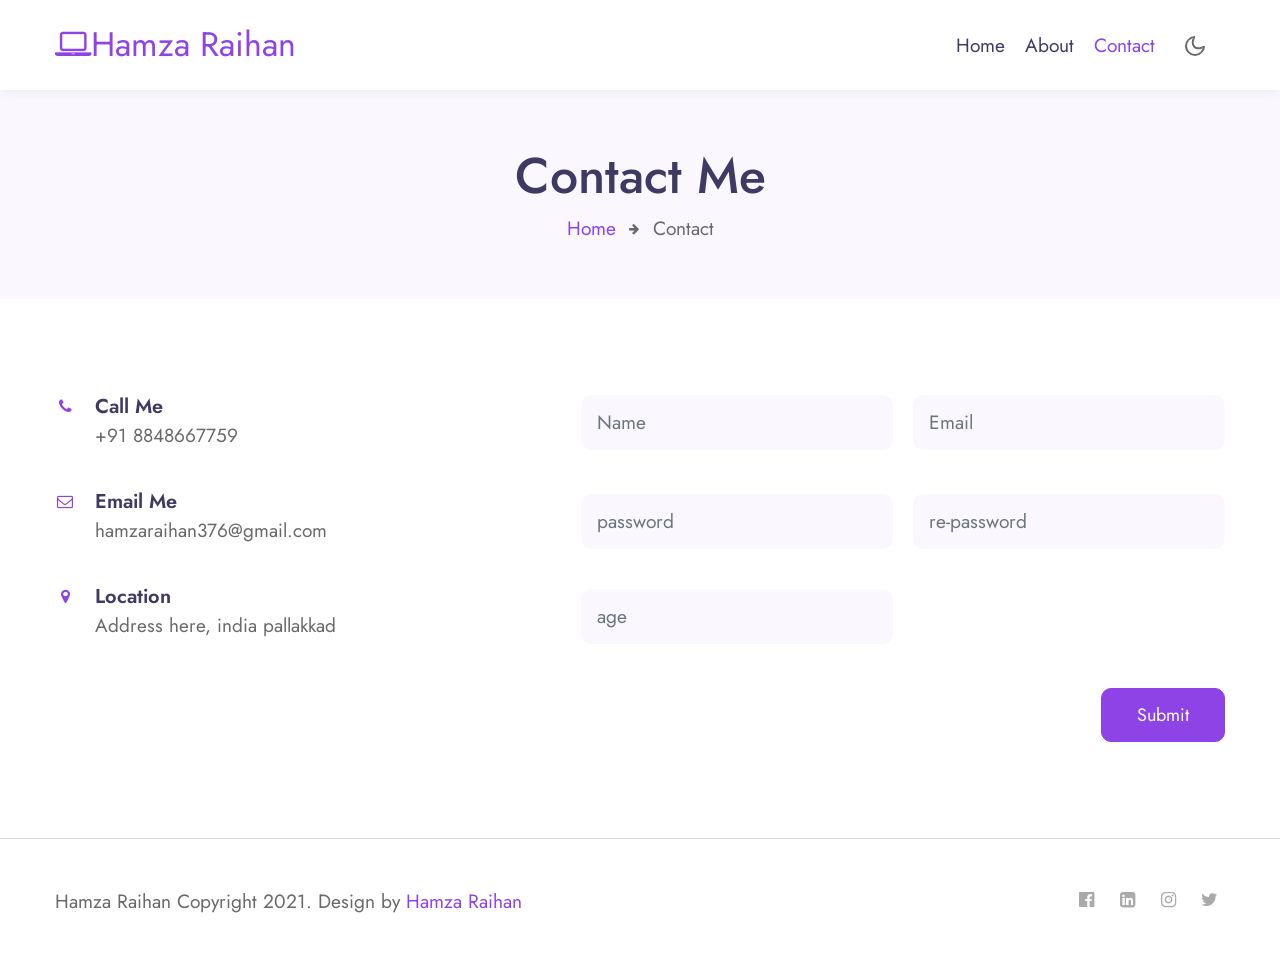
==== commit f8c750c8: "1.1" ====
--- a/contact.html
+++ b/contact.html
@@ -21,7 +21,7 @@
   <div class="container">
       <nav class="navbar navbar-expand-lg stroke">
           <a class="navbar-brand" href="index.html">
-              <span class="fa fa-laptop"></span> contact Hamza raihan
+              <span class="fa fa-laptop"></span>Hamza raihan
           </a>
           <!-- if logo is image enable this   
       <a class="navbar-brand" href="#index.html">
@@ -412,4 +412,4 @@
 
 </body>
 
-</html>+</html>
